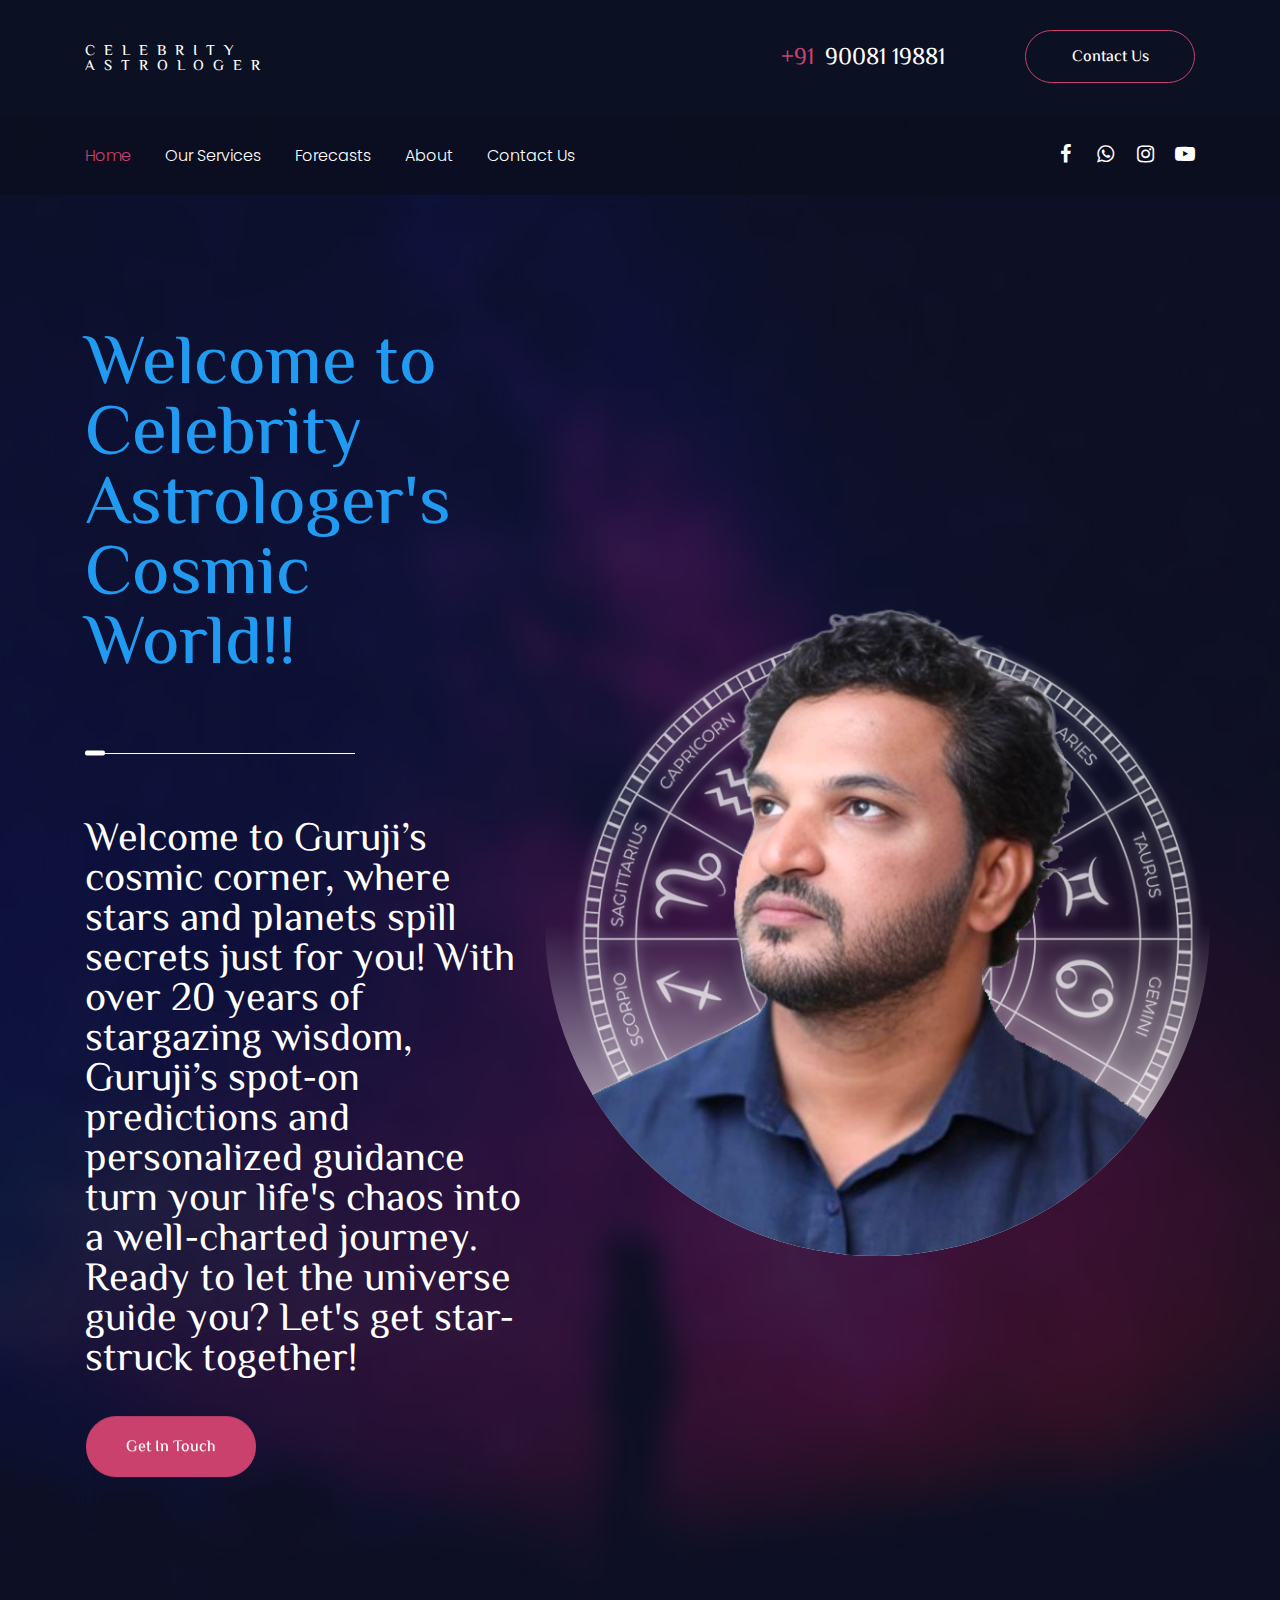
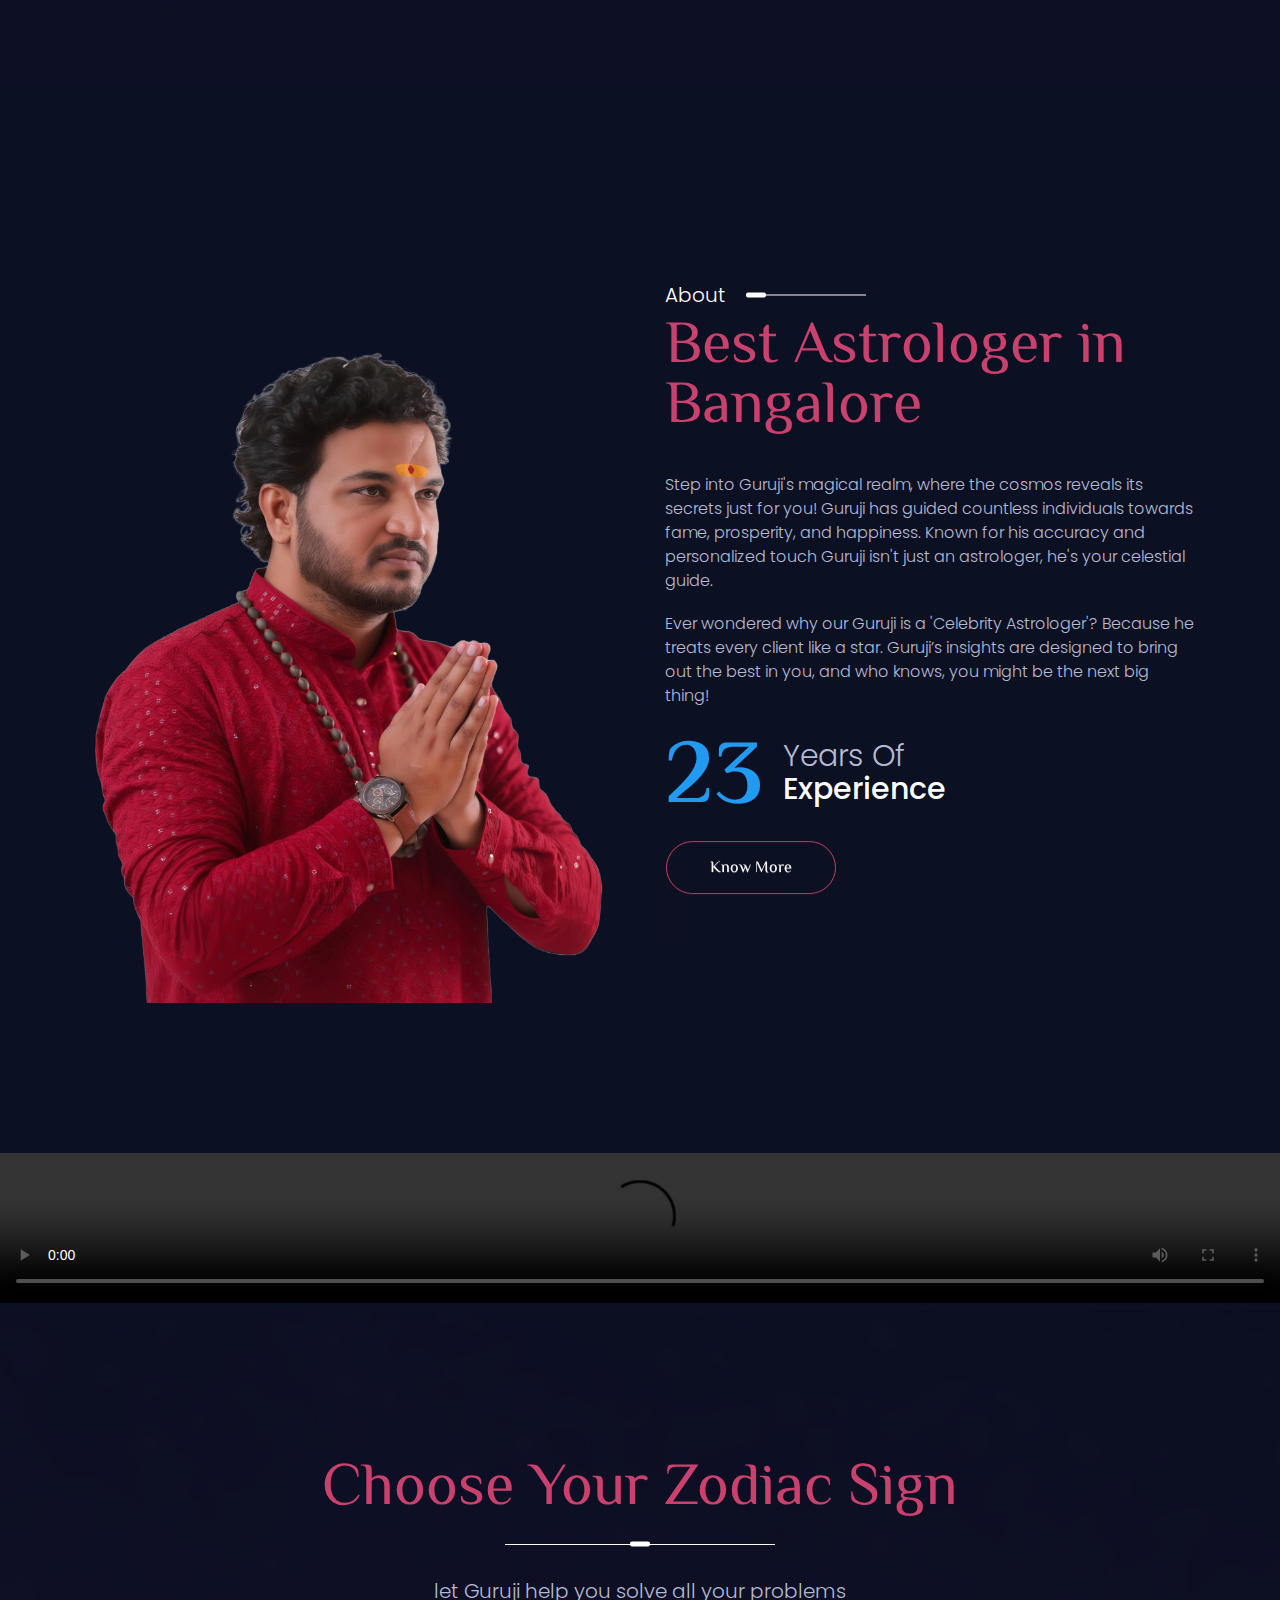
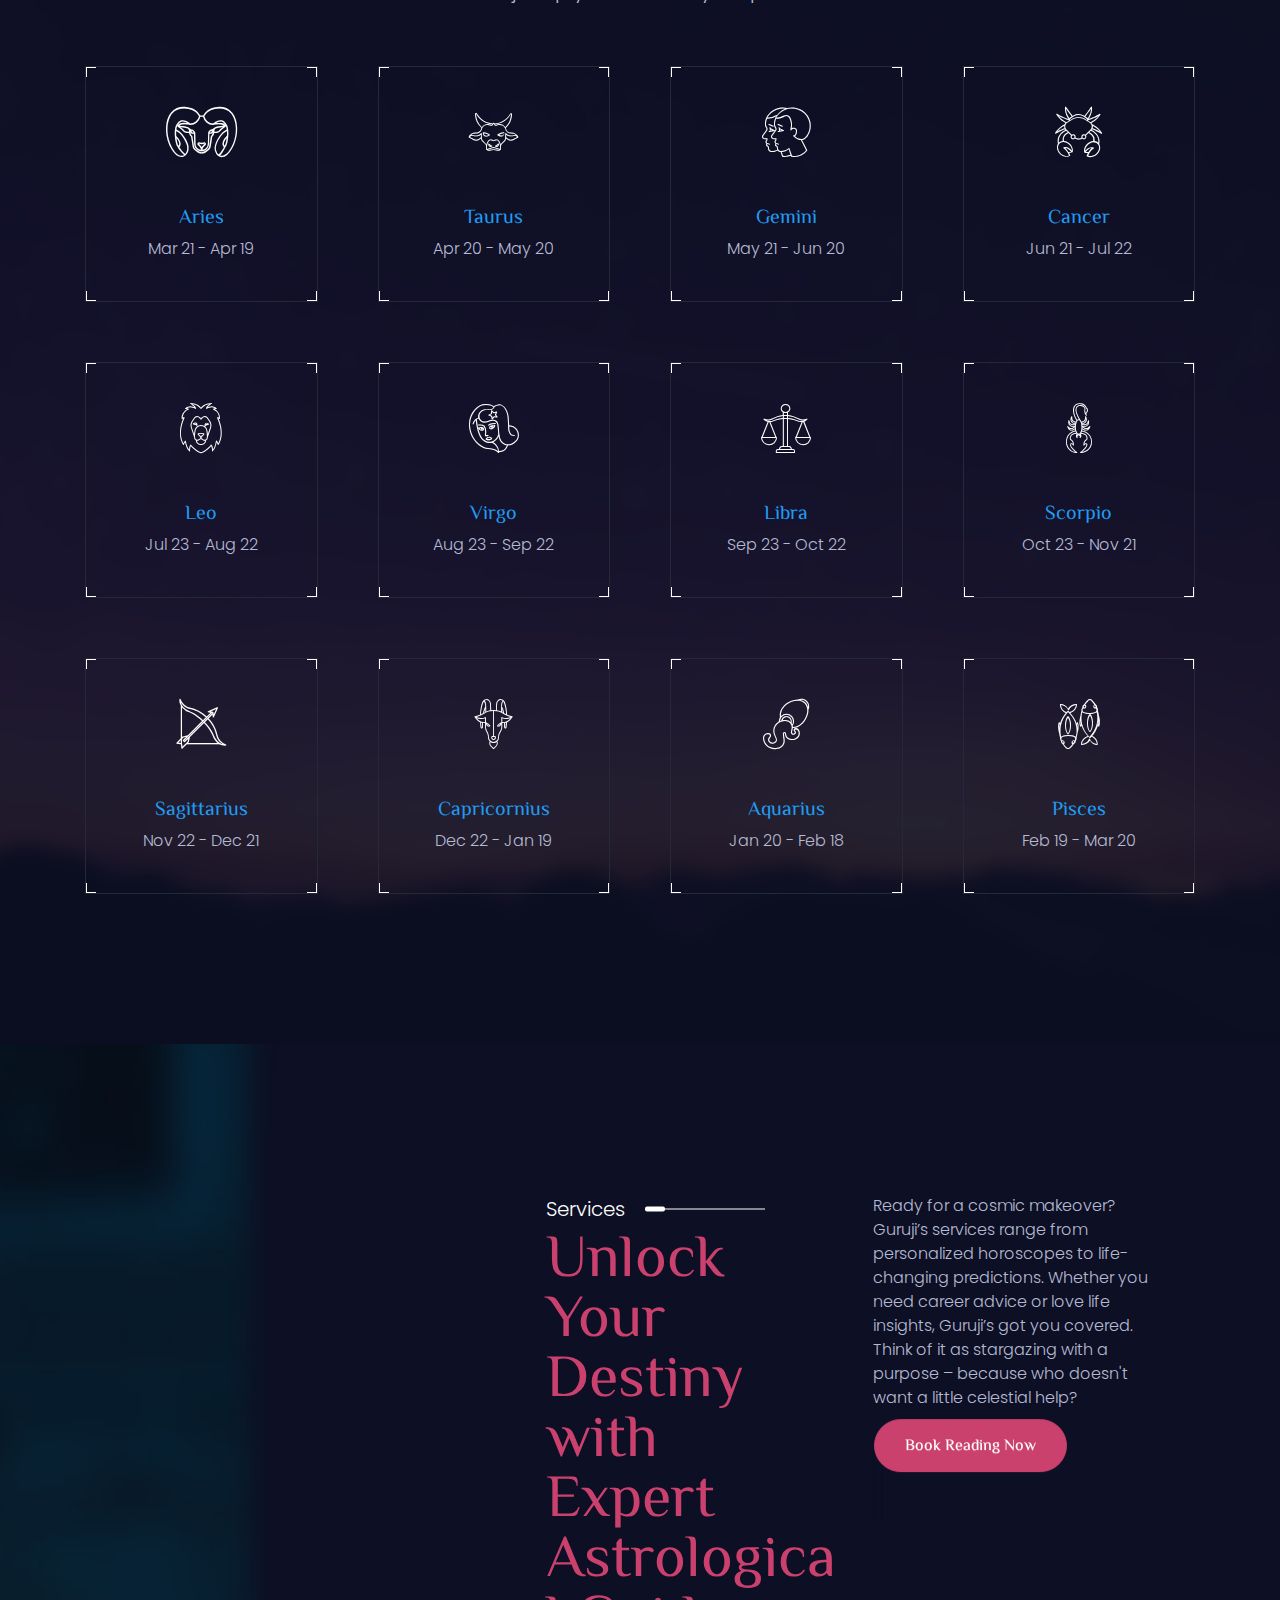
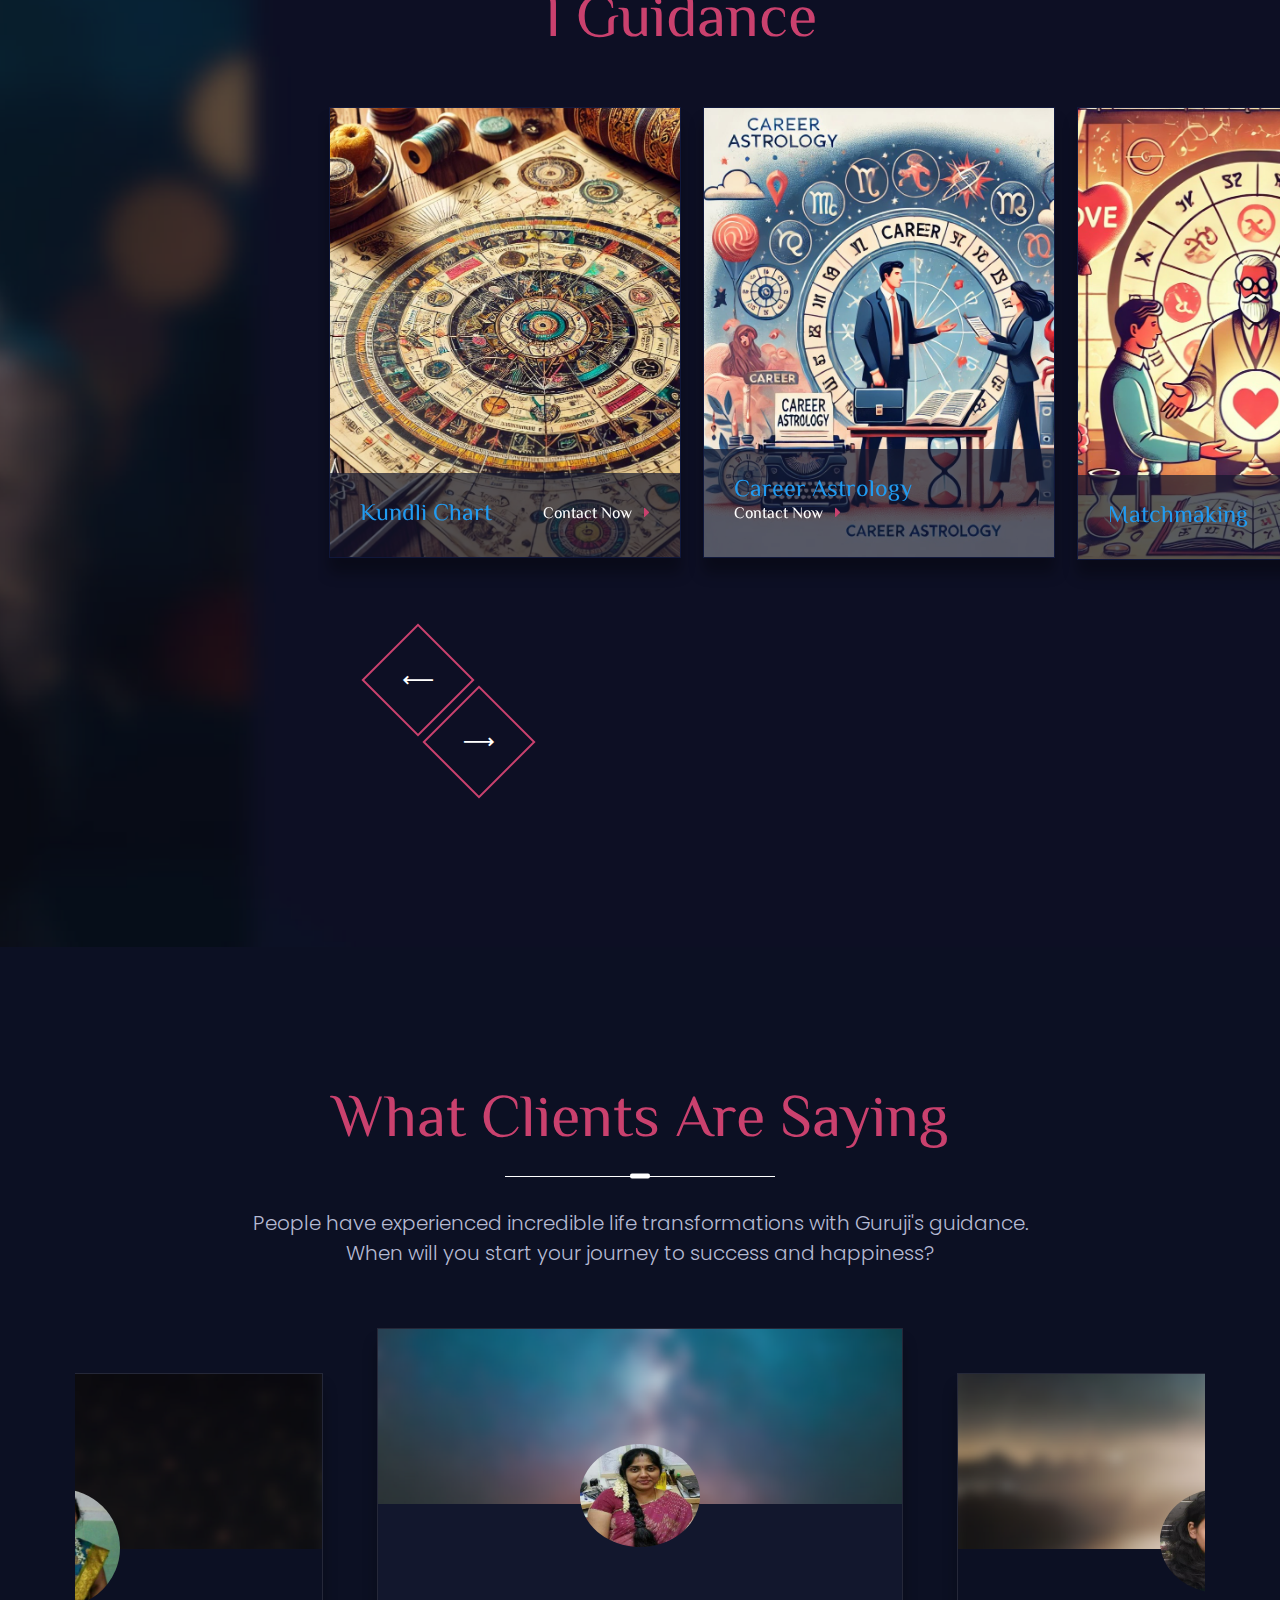
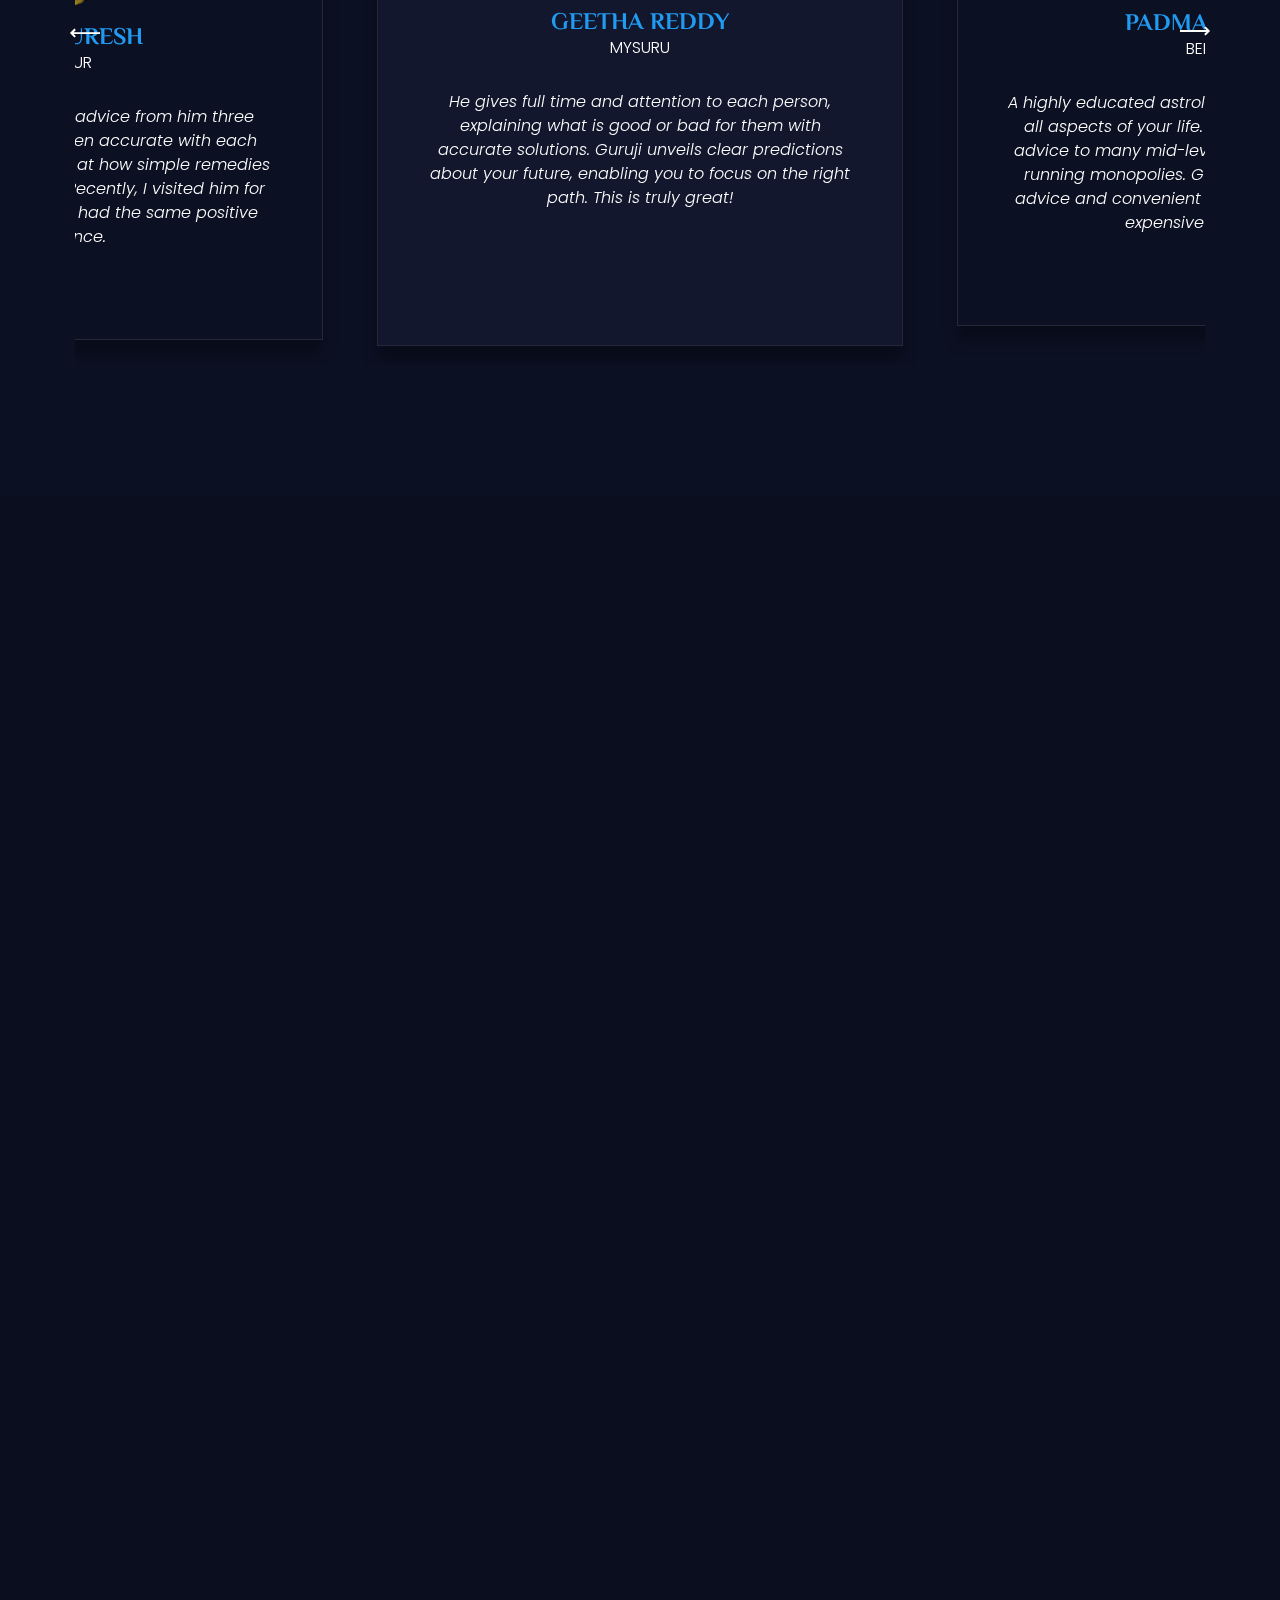
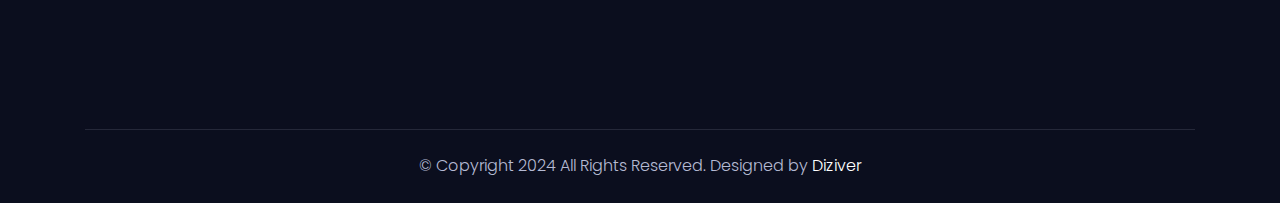
==== index.html @ f5ec72ba "26 July" ====
<!DOCTYPE html>
<!--[if lt IE 7]>      <html class="no-js lt-ie9 lt-ie8 lt-ie7"> <![endif]-->
<!--[if IE 7]>         <html class="no-js lt-ie9 lt-ie8"> <![endif]-->
<!--[if IE 8]>         <html class="no-js lt-ie9"> <![endif]-->
<!--[if gt IE 8]><!-->
<html class="no-js">
<!--<![endif]-->

<head>
	<title>Best Astrologer in Bangalore</title>
	<link rel="icon" href="images2/astro.png">
	<meta charset="utf-8">
	<!--[if IE]>
		<meta http-equiv="X-UA-Compatible" content="IE=edge">
	<![endif]-->
	<meta name="description" content="">
	<meta name="viewport" content="width=device-width, initial-scale=1, shrink-to-fit=no">

	<!-- Place favicon.ico and apple-touch-icon.png in the root directory -->

	<link rel="stylesheet" href="css/bootstrap.min.css">
	<link rel="stylesheet" href="css/animations.css">
	<link rel="stylesheet" href="css/font-awesome.css">
	<link rel="stylesheet" href="css/icomoon.css">
	<link rel="stylesheet" href="css/main.css" class="color-switcher-link">
	<link rel="stylesheet" href="css/shop.css" class="color-switcher-link">
	<script src="js/vendor/modernizr-2.6.2.min.js"></script>

	<!--[if lt IE 9]>
		<script src="js/vendor/html5shiv.min.js"></script>
		<script src="js/vendor/respond.min.js"></script>
		<script src="js/vendor/jquery-1.12.4.min.js"></script>
	<![endif]-->

</head>

<body>
	<!--[if lt IE 9]>
		<div class="bg-danger text-center">You are using an <strong>outdated</strong> browser. Please <a href="http://browsehappy.com/" class="color-main">upgrade your browser</a> to improve your experience.</div>
	<![endif]-->

	<div class="preloader">
		<div class="preloader_image pulse"></div>
	</div>

	<!-- search modal -->
	<div class="modal" tabindex="-1" role="dialog" aria-labelledby="search_modal" id="search_modal">
		<button type="button" class="close" data-dismiss="modal" aria-label="Close">
			<span aria-hidden="true">&times;</span>
		</button>
		<div class="widget widget_search">
			<form method="get" class="searchform search-form" action="/">
				<div class="form-group">
					<input type="text" value="" name="search" class="form-control" placeholder="Search keyword" id="modal-search-input">
				</div>
				<button type="submit" class="btn">Search</button>
			</form>
		</div>
	</div>

	<!-- wrappers for visual page editor and boxed version of template -->
	<div id="canvas">
		<div id="box_wrapper">

			<!-- template sections -->

			<div class="header_absolute">

				<!--topline section visible only on small screens|-->
				<section class="page_topline ds s-py-30">
					<div class="container">
						<div class="row align-items-center">
							<div class="col-xl-6 col-lg-4 col-md-4 text-lg-left text-center">
								<a href="./" class="logo">
									<!-- <img src="images/logo.png" alt="img"> -->
									<span class="logo-text color-darkgrey">Celebrity<br>Astrologer</span>
								</a>
							</div>
							<div class="col-xl-6 col-lg-8 col-md-8 some-links text-center text-lg-right d-flex justify-content-center justify-content-md-end align-items-center mt-2 mt-md-0">

								<a class="fs-24 links-maincolor-hover font-2" href="tel:+919008119881"><mark>+91</mark> 90081 19881</a>
								<a href="contact.html" class="btn btn-outline-maincolor btn-medium d-none d-md-block">
									Contact Us
								</a>
							</div>
						</div>
					</div>
				</section>
				
				<!--eof topline-->

				<!-- header with two Bootstrap columns - left for logo and right for navigation and includes (search, social icons, additional links and buttons etc -->
				<header class="page_header ds ms s-overlay justify-nav-start">
					<div class="container">
						<div class="row align-items-center">
							<div class="col-xl-9 col-1 order-2 order-xl-1">
								<div class="nav-wrap">

									<!-- main nav start -->
									<nav class="top-nav">
										<ul class="nav sf-menu">
											<li class="active">
												<a href="index.html">Home</a>
											</li>

											<!-- Our Services -->
											<li>
												<a href="services.html">Our Services</a>
											</li>

											<!-- Our Forecasts -->
											<li>
												<a href="forecast.html">Forecasts</a>
											</li>

											<!-- About Page -->
											<li>
												<a href="about.html">About</a>
											</li>

											<!-- Contact Page -->
											<li>
												<a href="contact.html">Contact Us</a>
											</li>
										</ul>
									</nav>
									<!-- eof main nav -->

								</div>
							</div>
							<div class="col-xl-3 col-9 order-1 order-xl-2 text-xl-right text-left">
								<span class="social-icons">

									<a href="https://www.facebook.com/profile.php?id=100081478153406" target="_blank" class="fa fa-facebook " title="facebook"></a>
									<a href="https://wa.me/message/DBN575K742RBL1" target="_blank" class="fa fa-whatsapp" title="whatsapp" aria-hidden="true"></a>
									<!-- <a href="https://twitter.com/" class="fa fa-twitter " title="twitter"></a> -->
									<!-- <a href="https://www.linkedin.com/" class="fa fa-linkedin " title="linkedin"></a> -->
									<a href="https://www.instagram.com/astrocenterbangalore" target="_blank" class="fa fa-instagram " title="instagram"></a>
									<a href="https://www.youtube.com/@harishnaykal9100" target="_blank" class="fa fa-youtube-play " title="youtube"></a>

								</span>
							</div>
						</div>
					</div>
					<!-- header toggler -->
					<span class="toggle_menu"><span></span></span>
				</header>

			</div>

			<!--Section Top-->
			<section class="ds section-home s-py-90 s-pb-lg-80 s-pt-xl-150 s-pb-xl-140">
				<div class="container">
					<div class="divider-50 divider-xl-65"></div>
					<div class="row align-center">
						<div class="col-lg-6 col-xl-5 order-lg-1 order-2 text-center text-md-left">
							<div class="divider-60 divider-lg-0"></div>
							<h1 class="special-heading fw-500 mb-2 color-main2 big-size">
								<span>Welcome to Celebrity Astrologer's <br> Cosmic World!!</br> </span>
							</h1>
							<div class="divider-35 divider-xl-55"></div>
							<div class="line line-left"></div>
							<div class="divider-40 divider-xl-60"></div>
							<h3 class="special-heading fw-100 text-white fs-40 fade-in-image">
								<span>Welcome to Guruji’s cosmic corner, where stars and planets spill secrets just for you! With over 20 years of stargazing wisdom, Guruji’s spot-on predictions and personalized guidance turn your life's chaos into a well-charted journey. Ready to let the universe guide you? Let's get star-struck together!</span>
							</h3>
							<div class="divider-35 divider-xl-65"></div>
								<section class="cards">
									<figure class="card">
										<figcaption class="card_title">
											<a href="contact.html" class="btn btn-maincolor shadow__btn">Get in Touch</a>
										</figcaption>
									</figure>
								</section>
							
						</div>
						<div class="col-lg-6 col-xl-7 order-lg-2 order-1 text-center text-lg-right">
							<img class="horoscope-image" src="images/horoscope.png" alt="img">
							<img class="guruji-image" src="images2/guruji.png" alt="img">
						</div>
					</div>
				</div>
			</section>
			
			

			<!--Section About-->
			<section id="about" class="ds s-py-90 s-py-xl-150 c-gutter-50">
				<div class="container">
					<div class="row align-center">
						<div class="col-lg-6">
							<img src="images2/guruji2.png" alt="img">
						</div>
						<div class="col-lg-6 text-center text-md-left">
							<div class="divider-60 divider-lg-0 "></div>
							<p class="text-white text-center text-md-left fs-20 line-right mb-0">
								<span>About</span>
							</p>
							<h3 class="special-heading mt-2 fs-60 text-center text-md-left">
								<span>Best Astrologer in Bangalore</span>
							</h3>
							<div class="divider-35"></div>
							<p>
								Step into Guruji's magical realm, where the cosmos reveals its secrets just for you! Guruji has guided countless individuals towards fame, prosperity, and happiness. Known for his accuracy and personalized touch Guruji isn't just an astrologer, he's your celestial guide.
							</p>
							<p>
								Ever wondered why our Guruji is a 'Celebrity Astrologer'? Because he treats every client like a star. Guruji’s insights are designed to bring out the best in you, and who knows, you might be the next big thing!
							</p>
							<div class="shortcode-simple-counter counter-layout-2">
								<div class="counter_wrap justify-content-md-start">
									<div class="counter-wrap">
										<h2 class="counter counter-size" data-from="0" data-to="23" data-speed="1000">23</h2>
									</div>
									<p class="counter-text ">
										<span class="counter-add">Years Of<br><span class="color-dark fw-500">Experience</span></span>
									</p>
								</div>
							</div>
							<div class="divider-30 divider-xl-50"></div>
							<section class="cards">
								<figure class="card">
									<figcaption class="card_title">	
											<a href="about.html" class="btn shadow__btn btn-outline-maincolor btn-medium">Know More</a>
									</figcaption>
								</figure>
							</section>
						</div>
					</div>
				</div>
			</section>
			<section>
				<video width=100% controls autoplay>
					<source src="videos/vid.mp4" type="video/mp4">
				</video>
			</section>
			<!--Section Forecast-->
			<section id="forecasts" class="ds section-forecast s-overlay s-pt-90 s-pb-30 s-pt-xl-150 s-pb-xl-90 c-gutter-60 c-mb-60">
				<div class="container">
					
					<div class="row">
						<div class="col-12 text-center mb-0">
							<h3 class="text-center mt-0 mb-2 special-heading fs-60 color-main">
								<span>Choose Your Zodiac Sign</span>
							</h3>
							<div class="line"></div>
							<p class="text-center fs-20 mt-4">
								<span>let Guruji help you solve all your problems</span>
							</p>

							<div class="divider-40 divider-xl-60"></div>
						</div>
						<div class="col-xl-3 col-lg-4 col-md-6">
							<div class="vertical-item text-center  content-padding corner-box">
								<div class="item-content">
									<div class="icon-styled fs-50">
										<a href="forecast.html" class="color-darkgrey ico ico-icon_aries"></a>
									</div>
									<h5 class="mt-4 mt-lg-5 fs-20 links-maincolor2">
										<a href="forecast.html">Aries</a>
									</h5>
									<p>
										Mar 21 - Apr 19
									</p>
								</div>
							</div>
						</div><!-- .col-* -->
						<div class="col-xl-3 col-lg-4 col-md-6">
							<div class="vertical-item text-center  content-padding corner-box">
								<div class="item-content">
									<div class="icon-styled fs-50">
										<a href="forecast.html" class="color-darkgrey ico ico-icon_taurus"></a>
									</div>
									<h5 class="mt-4 mt-lg-5 fs-20 links-maincolor2">
										<a href="forecast.html">Taurus</a>
									</h5>
									<p>
										Apr 20 - May 20
									</p>
								</div>
							</div>
						</div><!-- .col-* -->
						<div class="col-xl-3 col-lg-4 col-md-6">
							<div class="vertical-item text-center  content-padding corner-box">
								<div class="item-content">
									<div class="icon-styled fs-50">
										<a href="forecast.html" class="color-darkgrey ico ico-icon_gemini"></a>
									</div>
									<h5 class="mt-4 mt-lg-5 fs-20 links-maincolor2">
										<a href="forecast.html">Gemini</a>
									</h5>
									<p>
										May 21 - Jun 20
									</p>
								</div>
							</div>
						</div><!-- .col-* -->
						<div class="col-xl-3 col-lg-4 col-md-6">
							<div class="vertical-item text-center  content-padding corner-box">
								<div class="item-content">
									<div class="icon-styled fs-50">
										<a href="forecast.html" class="color-darkgrey ico ico-icon_cancer"></a>
									</div>
									<h5 class="mt-4 mt-lg-5 fs-20 links-maincolor2">
										<a href="forecast.html">Cancer</a>
									</h5>
									<p>
										Jun 21 - Jul 22
									</p>
								</div>
							</div>
						</div><!-- .col-* -->
						<div class="col-xl-3 col-lg-4 col-md-6">
							<div class="vertical-item text-center  content-padding corner-box">
								<div class="item-content">
									<div class="icon-styled fs-50">
										<a href="forecast.html" class="color-darkgrey ico ico-icon_leo"></a>
									</div>
									<h5 class="mt-4 mt-lg-5 fs-20 links-maincolor2">
										<a href="forecast.html">Leo</a>
									</h5>
									<p>
										Jul 23 - Aug 22
									</p>
								</div>
							</div>
						</div><!-- .col-* -->
						<div class="col-xl-3 col-lg-4 col-md-6">
							<div class="vertical-item text-center  content-padding corner-box">
								<div class="item-content">
									<div class="icon-styled fs-50">
										<a href="forecast.html" class="color-darkgrey ico ico-icon_virgo"></a>
									</div>
									<h5 class="mt-4 mt-lg-5 fs-20 links-maincolor2">
										<a href="forecast.html">Virgo</a>
									</h5>
									<p>
										Aug 23 - Sep 22
									</p>
								</div>
							</div>
						</div><!-- .col-* -->
						<div class="col-xl-3 col-lg-4 col-md-6">
							<div class="vertical-item text-center  content-padding corner-box">
								<div class="item-content">
									<div class="icon-styled fs-50">
										<a href="forecast.html" class="color-darkgrey ico ico-icon_libra"></a>
									</div>
									<h5 class="mt-4 mt-lg-5 fs-20 links-maincolor2">
										<a href="forecast.html">Libra</a>
									</h5>
									<p>
										Sep 23 - Oct 22
									</p>
								</div>
							</div>
						</div><!-- .col-* -->
						<div class="col-xl-3 col-lg-4 col-md-6">
							<div class="vertical-item text-center  content-padding corner-box">
								<div class="item-content">
									<div class="icon-styled fs-50">
										<a href="forecast.html" class="color-darkgrey ico ico-icon_scorpio"></a>
									</div>
									<h5 class="mt-4 mt-lg-5 fs-20 links-maincolor2">
										<a href="forecast.html">Scorpio</a>
									</h5>
									<p>
										Oct 23 - Nov 21
									</p>
								</div>
							</div>
						</div><!-- .col-* -->
						<div class="col-xl-3 col-lg-4 col-md-6">
							<div class="vertical-item text-center  content-padding corner-box">
								<div class="item-content">
									<div class="icon-styled fs-50">
										<a href="forecast.html" class="color-darkgrey ico ico-icon_sagittarius"></a>
									</div>
									<h5 class="mt-4 mt-lg-5 fs-20 links-maincolor2">
										<a href="forecast.html">Sagittarius</a>
									</h5>
									<p>
										Nov 22 - Dec 21
									</p>
								</div>
							</div>
						</div><!-- .col-* -->
						<div class="col-xl-3 col-lg-4 col-md-6">
							<div class="vertical-item text-center  content-padding corner-box">
								<div class="item-content">
									<div class="icon-styled fs-50">
										<a href="forecast.html" class="color-darkgrey ico ico-icon_capricornius"></a>
									</div>
									<h5 class="mt-4 mt-lg-5 fs-20 links-maincolor2">
										<a href="forecast.html">Capricornius</a>
									</h5>
									<p>
										Dec 22 - Jan 19
									</p>
								</div>
							</div>
						</div><!-- .col-* -->
						<div class="col-xl-3 col-lg-4 col-md-6">
							<div class="vertical-item text-center  content-padding corner-box">
								<div class="item-content">
									<div class="icon-styled fs-50">
										<a href="forecast-page.html" class="color-darkgrey ico ico-icon_aquarius"></a>
									</div>
									<h5 class="mt-4 mt-lg-5 fs-20 links-maincolor2">
										<a href="forecast.html">Aquarius</a>
									</h5>
									<p>
										Jan 20 - Feb 18
									</p>
								</div>
							</div>
						</div><!-- .col-* -->
						<div class="col-xl-3 col-lg-4 col-md-6">
							<div class="vertical-item text-center  content-padding corner-box">
								<div class="item-content">
									<div class="icon-styled fs-50">
										<a href="forecast.html" class="color-darkgrey ico ico-icon_pisces"></a>
									</div>
									<h5 class="mt-4 mt-lg-5 fs-20 links-maincolor2">
										<a href="forecast.html">Pisces</a>
									</h5>
									<p>
										Feb 19 - Mar 20
									</p>
								</div>
							</div>
						</div><!-- .col-* -->
					</div>
				</div>
			</section>

			<!--Section Service-->
			<section id="services" class="ds section-service s-overlay mobile-overlay s-py-90 s-py-xl-150 container-px-xl-0">
				<div class="container-fluid">
					<div class="row">
						<div class="col-xl-5"></div>
						<div class="col-xl-3 col-lg-6">
							<p class="text-white text-center text-md-left fs-20 line-right mb-0">
								<span>Services</span>
							</p>
							<h3 class="special-heading mt-2 fs-60 text-center text-md-left">
								<span>Unlock Your Destiny with <br>Expert Astrological Guidance</span>
							</h3>
						</div>
						<div class="col-xl-3 col-lg-6 text-center text-md-left">
							<p class="text-center text-md-left  mt-4 mt-lg-0">
								<span>Ready for a cosmic makeover? Guruji’s services range from personalized horoscopes to life-changing predictions. Whether you need career advice or love life insights, Guruji’s got you covered. Think of it as stargazing with a purpose – because who doesn't want a little celestial help?</span>
							</p>
							<div class="divider-35"></div>
							<section class="cards">
								<figure class="card">
									<figcaption class="card_title">
										<a href="contact.html" class="btn shadow__btn btn-maincolor btn-medium">Book Reading Now</a>
									</figcaption>
								</figure>
							</section>
							
						</div>
						<div class="col-xl-1"></div>
						<div class="col-xl-3"></div>
						<div class="col-xl-9">
							<div class="big-width">
								<div class="divider-55"></div>
								<div class="owl-carousel " data-responsive-lg="3" data-responsive-md="3" data-responsive-sm="2" data-responsive-xs="1" data-nav="false" data-margin="20" data-loop="true" data-autoplay="true">
									<div class="vertical-item service-layout-2 content-absolute box-shadow  content-padding">
										<div class="item-media">
											<img src="images/services/img_8.jpg" alt="img">
											<div class="media-links">
												<a class="abs-link" title="" href="services.html"></a>
											</div>
										</div>
										<div class="item-content overflow-hidden">
											<div class="d-flex align-center flex-wrap">
												<h5 class="my-0 links-maincolor2 mr-auto pr-2">
													<a href="services.html">Kundli Chart</a>
												</h5>
												<a href="contact.html" class="font-2">Contact Now <i class="fa fa-caret-right color-main ml-2"></i></a>
											</div>

											<p>
												A detailed astrological map used by our guruji to analyze the positions of planets and stars at the time of an individual's birth. 
											</p>
										</div>
									</div>
									<div class="vertical-item service-layout-2 content-absolute box-shadow  content-padding">
										<div class="item-media">
											<img src="images/services/img_9.jpg" alt="img">
											<div class="media-links">
												<a class="abs-link" title="" href="services.html"></a>
											</div>
										</div>
										<div class="item-content overflow-hidden">
											<div class="d-flex align-center flex-wrap">
												<h5 class="my-0 links-maincolor2 mr-auto pr-2">
													<a href="services.html">Career Astrology</a>
												</h5>
												<a href="contact.html" class="font-2">Contact Now <i class="fa fa-caret-right color-main ml-2"></i></a>
											</div>

											<p>
												Career astrology analyzes planetary positions in an individual's birth chart to provide insights into their ideal career path. 
											</p>
										</div>
									</div>
									<div class="vertical-item service-layout-2 content-absolute box-shadow  content-padding">
										<div class="item-media">
											<img src="images/services/img_10.jpg" alt="img">
											<div class="media-links">
												<a class="abs-link" title="" href="services.html"></a>
											</div>
										</div>
										<div class="item-content overflow-hidden">
											<div class="d-flex align-center flex-wrap">
												<h5 class="my-0 links-maincolor2 mr-auto pr-2">
													<a href="services.html">Matchmaking</a>
												</h5>
												<a href="contact.html" class="font-2">Contact Now <i class="fa fa-caret-right color-main ml-2"></i></a>
											</div>

											<p>
												Matchmaking in astrology involves comparing birth charts to assess compatibility. It examines planetary alignments, houses, and aspects to predict relationship harmony, potential conflicts, and long-term prospects for couples.
											</p>
										</div>
									</div>
									<div class="vertical-item service-layout-2 content-absolute box-shadow  content-padding">
										<div class="item-media">
											<img src="images/services/img_11.jpg" alt="img">
											<div class="media-links">
												<a class="abs-link" title="" href="services.html"></a>
											</div>
										</div>
										<div class="item-content overflow-hidden">
											<div class="d-flex align-center flex-wrap">
												<h5 class="my-0 links-maincolor2 mr-auto pr-2">
													<a href="services.html">Enemy Problems</a>
												</h5>
												<a href="contact.html" class="font-2">Contact Now <i class="fa fa-caret-right color-main ml-2"></i></a>
											</div>

											<p>
												Guruji specializes in enemy problem services like conflicts and adversarial issues. He uses astrological charts and remedies, such as gemstones, mantras, and rituals, to mitigate negative influences, protect individuals from harm, and restore harmony. 
											</p>
										</div>
									</div>
									<div class="vertical-item service-layout-2 content-absolute box-shadow  content-padding">
										<div class="item-media">
											<img src="images/services/img_12.jpg" alt="img">
											<div class="media-links">
												<a class="abs-link" title="" href="services.html"></a>
											</div>
										</div>
										<div class="item-content overflow-hidden">
											<div class="d-flex align-center flex-wrap">
												<h5 class="my-0 links-maincolor2 mr-auto pr-2">
													<a href="services.html">Remove Doshas</a>
												</h5>
												<a href="contact.html" class="font-2">Contact Us<i class="fa fa-caret-right color-main ml-2"></i></a>
											</div>

											<p>
												Guruji removes doshas using traditional rituals and remedies like mantras, gemstones, and purification ceremonies. His expertise helps eliminate negative planetary influences, ensuring peace, harmony, and improved well-being for individuals.
											</p>
										</div>
									</div>
									<div class="vertical-item service-layout-2 content-absolute box-shadow  content-padding">
										<div class="item-media">
											<img src="images/services/img_13.jpg" alt="img">
											<div class="media-links">
												<a class="abs-link" title="" href="services.html"></a>
											</div>
										</div>
										<div class="item-content overflow-hidden">
											<div class="d-flex align-center flex-wrap">
												<h5 class="my-0 links-maincolor2 mr-auto pr-2">
													<a href="services.html">Gemstone Recommendation</a>
												</h5>
												<a href="contact.html" class="font-2">Contact Us <i class="fa fa-caret-right color-main ml-2"></i></a>
											</div>

											<p>
												Guruji recommends gemstones based on your birth chart. Emerald for prosperity, ruby for love, and blue sapphire for protection. Each gemstone aligns with specific planetary energies to enhance your life
											</p>
										</div>
									</div>
								</div>
								<div class="divider-35"></div>
								<div class="owl-custom-nav romb">
									<a href="#" class="owl-prev"><i class="ico ico-right-arrow"></i></a>
									<a href="#" class="owl-next"><i class="ico ico-right-arrow"></i></a>
								</div>
							</div>
						</div>
					</div>
				</div>
			</section>

			<!-- Section Faqs -->
			<section id="faq" class="ds s-py-90 s-pt-xl-145 s-pb-xl-130">
				<div class="container">
					<div class="row">
						<div class="col-12 text-center">
							<h3 class="text-center mt-0 mb-2 special-heading fs-60 color-main">
								<span>What Clients Are Saying</span>
							</h3>
							<div class="line"></div>
							<p class="text-center fs-20 mt-4">
								<span>People have experienced incredible life transformations with Guruji's guidance. <br> When will you start your journey to success and happiness?</span>
							</p>

							<div class="divider-40 divider-xl-60"></div>

							<div class="owl-carousel quote-carousel owl-navigation" data-responsive-lg="2" data-responsive-md="3" data-responsive-sm="1" data-responsive-xs="1" data-nav="false" data-margin="50" data-loop="true" data-dots="false" data-autoplay="true" data-center="true">
								<div class="quote-item vertical quote-layout-2">
									<div class="wrap-img">
										<img src="images/gallery/quote_1.jpg" alt="img">
									</div>
									<div class="wrap-content">
										<div class="quote-image">
											<img src="images/team/comment5.png" alt="img">
										</div>
										<div class="quote-title">
											<h5 class="mb-0 color-main2 bold">GEETHA REDDY</h5>
											<p class="mb-0 text-white">MYSURU</p>
										</div>
										<div class="quote-content">
											<blockquote>
												<p>
													He gives full time and attention to each person, explaining what is good or bad for them with accurate solutions. Guruji unveils clear predictions about your future, enabling you to focus on the right path. This is truly great!
												</p>
											</blockquote>
										</div>
									</div>
								</div>
								<div class="quote-item vertical quote-layout-2">
									<div class="wrap-img">
										<img src="images/gallery/quote_2.jpg" alt="img">
									</div>
									<div class="wrap-content">
										<div class="quote-image">
											<img src="images/team/comment6.png" alt="img">
										</div>
										<div class="quote-title">
											<h5 class="mb-0 color-main2 bold">PADMA PRIYA.BK</h5>
											<p class="mb-0 text-white">BELGAUM</p>
										</div>
										<div class="quote-content">
											<blockquote>
												<p>
													
A highly educated astrologer, Guruji deeply analyzes all aspects of your life. He has provided excellent advice to many mid-level entrepreneurs and those running monopolies. Guruji offers straightforward advice and convenient remedies that don't require expensive interventions.
												</p>
											</blockquote>
										</div>
									</div>
								</div>
								<div class="quote-item vertical quote-layout-2">
									<div class="wrap-img">
										<img src="images/gallery/quote_3.jpg" alt="img">
									</div>
									<div class="wrap-content">
										<div class="quote-image">
											<img src="images/team/comment7.png" alt="img">
										</div>
										<div class="quote-title">
											<h5 class="mb-0 color-main2 bold">GIRIJA SURESH</h5>
											<p class="mb-0 text-white">RAICHUR</p>
										</div>
										<div class="quote-content">
											<blockquote>
												<p>
													
I received career-related advice from him three years ago, and it has proven accurate with each passing month. I'm amazed at how simple remedies can play such a vital role. Recently, I visited him for my sister's marriage, and I had the same positive experience.
												</p>
											</blockquote>
										</div>
									</div>
								</div>
							</div>
						</div>
					</div>
				</div>
			</section>
			<section class="ds ms" data-draggable="false" data-scrollwheel="false">
				<iframe src="https://www.google.com/maps/embed?pb=!1m17!1m12!1m3!1d3888.980459266241!2d77.63896237619923!3d12.90897738378747!2m3!1f0!2f0!3f0!3m2!1i1024!2i768!4f13.1!3m2!1m1!2zMTLCsDU0JzMyLjMiTiA3N8KwMzgnMzcuOCJF!5e0!3m2!1sen!2sin!4v1721152066364!5m2!1sen!2sin" width="100%" height="500px" style="border:none; margin-top: 20%;" loading="lazy" referrerpolicy="no-referrer-when-downgrade"></iframe>
			</section>
			<footer class="page_footer ds ms s-py-90 s-pb-lg-60 s-pt-xl-150 s-pb-xl-120">
				<div class="container">
					<div class="row align-center">
						<div class="col-xl-5 col-lg-5 text-center text-lg-left animate" data-animation="fadeInUp">
							<a href="./" class="logo">
								<!-- <img src="images/logo.png" alt="img"> -->
								<span class="logo-text color-darkgrey">Celebrity<br>Astrologer</span>
							</a>
							<div class="divider-60 divider-lg-0"></div>
						</div>
						<div class="col-xl-2 col-lg-2 align-self-start text-center text-lg-left animate" data-animation="fadeInUp">
							<div class="widget widget_nav_menu">
								<h3>About Me</h3>
								<ul class="menu">
									<li class="menu-item">
										<a href="./about.html">About</a>
									</li>
									<li class="menu-item">
										<a href="./contact.html">Contact Us</a>
									</li>
								</ul>
							</div>
							<div class="divider-60 divider-lg-0"></div>
						</div>
						<div class="col-xl-3 col-lg-3 align-self-start text-center text-lg-left animate" data-animation="fadeInUp">
							<div class="widget widget_text">
								<h3>Contact Info</h3>
								<p>
									HSR Layout-46/A 18th main road , <br>
									Opp: HSR Club ,Sector-3 , HSR Layout Bangalore - 560102
								</p>
								<p class="social-icons">
									<a href="https://www.facebook.com/profile.php?id=100081478153406" class="fa fa-facebook " title="facebook"></a>
									<a href="https://wa.me/message/DBN575K742RBL1" target="_blank" class="fa fa-whatsapp" title="whatsapp" aria-hidden="true"></a>
									<!-- <a href="https://twitter.com/" class="fa fa-twitter " title="twitter"></a> -->
									<!-- <a href="https://www.linkedin.com/" class="fa fa-linkedin " title="linkedin"></a> -->
									<a href="https://www.instagram.com/astrocenterbangalore" class="fa fa-instagram " title="instagram"></a>
									<a href="https://www.youtube.com/@harishnaykal9100" class="fa fa-youtube-play " title="youtube"></a>
								</p>
							</div>
						</div>

					</div>
				</div>
			</footer>

			<section class="page_copyright ds ms s-py-25 s-bordertop-container">
				<div class="container">
					<div class="row align-items-center">
						<div class="col-md-12 text-center">
							<p>&copy; Copyright <span class="copyright_year">2024</span> All Rights Reserved. Designed by <a href="https://diziver.com/"> Diziver</a></p>
						</div>
					</div>
				</div>
			</section>


		</div><!-- eof #box_wrapper -->
	</div><!-- eof #canvas -->


	<script src="js/compressed.js"></script>
	<script src="js/main.js"></script>


</body>
</html>
---- css/animations.css ----
/*
==============================================
CSS3 ANIMATION CHEAT SHEET
==============================================

Made by Justin Aguilar

www.justinaguilar.com/animations/

Questions, comments, concerns, love letters:
justin@justinaguilar.com
==============================================
*/

/*
==============================================
slideDown
==============================================
*/


.slideDown{
	animation-name: slideDown;
	-webkit-animation-name: slideDown;

	animation-duration: 1s;
	-webkit-animation-duration: 1s;

	animation-timing-function: ease;
	-webkit-animation-timing-function: ease;

	visibility: visible;
}

@keyframes slideDown {
	0% {
		transform: translateY(-100%);
	}
	50%{
		transform: translateY(8%);
	}
	65%{
		transform: translateY(-4%);
	}
	80%{
		transform: translateY(4%);
	}
	95%{
		transform: translateY(-2%);
	}
	100% {
		transform: translateY(0%);
	}
}

@-webkit-keyframes slideDown {
	0% {
		-webkit-transform: translateY(-100%);
	}
	50%{
		-webkit-transform: translateY(8%);
	}
	65%{
		-webkit-transform: translateY(-4%);
	}
	80%{
		-webkit-transform: translateY(4%);
	}
	95%{
		-webkit-transform: translateY(-2%);
	}
	100% {
		-webkit-transform: translateY(0%);
	}
}

/*
==============================================
slideUp
==============================================
*/


.slideUp{
	animation-name: slideUp;
	-webkit-animation-name: slideUp;

	animation-duration: 1s;
	-webkit-animation-duration: 1s;

	animation-timing-function: ease;
	-webkit-animation-timing-function: ease;

	visibility: visible;
}

@keyframes slideUp {
	0% {
		transform: translateY(100%);
	}
	50%{
		transform: translateY(-8%);
	}
	65%{
		transform: translateY(4%);
	}
	80%{
		transform: translateY(-4%);
	}
	95%{
		transform: translateY(2%);
	}
	100% {
		transform: translateY(0%);
	}
}

@-webkit-keyframes slideUp {
	0% {
		-webkit-transform: translateY(100%);
	}
	50%{
		-webkit-transform: translateY(-8%);
	}
	65%{
		-webkit-transform: translateY(4%);
	}
	80%{
		-webkit-transform: translateY(-4%);
	}
	95%{
		-webkit-transform: translateY(2%);
	}
	100% {
		-webkit-transform: translateY(0%);
	}
}

/*
==============================================
slideLeft
==============================================
*/


.slideLeft{
	animation-name: slideLeft;
	-webkit-animation-name: slideLeft;

	animation-duration: 1s;
	-webkit-animation-duration: 1s;

	animation-timing-function: ease-in-out;
	-webkit-animation-timing-function: ease-in-out;

	visibility: visible;
}

@keyframes slideLeft {
	0% {
		transform: translateX(150%);
	}
	50%{
		transform: translateX(-8%);
	}
	65%{
		transform: translateX(4%);
	}
	80%{
		transform: translateX(-4%);
	}
	95%{
		transform: translateX(2%);
	}
	100% {
		transform: translateX(0%);
	}
}

@-webkit-keyframes slideLeft {
	0% {
		-webkit-transform: translateX(150%);
	}
	50%{
		-webkit-transform: translateX(-8%);
	}
	65%{
		-webkit-transform: translateX(4%);
	}
	80%{
		-webkit-transform: translateX(-4%);
	}
	95%{
		-webkit-transform: translateX(2%);
	}
	100% {
		-webkit-transform: translateX(0%);
	}
}

/*
==============================================
slideRight
==============================================
*/


.slideRight{
	animation-name: slideRight;
	-webkit-animation-name: slideRight;

	animation-duration: 1s;
	-webkit-animation-duration: 1s;

	animation-timing-function: ease-in-out;
	-webkit-animation-timing-function: ease-in-out;

	visibility: visible;
}

@keyframes slideRight {
	0% {
		transform: translateX(-150%);
	}
	50%{
		transform: translateX(8%);
	}
	65%{
		transform: translateX(-4%);
	}
	80%{
		transform: translateX(4%);
	}
	95%{
		transform: translateX(-2%);
	}
	100% {
		transform: translateX(0%);
	}
}

@-webkit-keyframes slideRight {
	0% {
		-webkit-transform: translateX(-150%);
	}
	50%{
		-webkit-transform: translateX(8%);
	}
	65%{
		-webkit-transform: translateX(-4%);
	}
	80%{
		-webkit-transform: translateX(4%);
	}
	95%{
		-webkit-transform: translateX(-2%);
	}
	100% {
		-webkit-transform: translateX(0%);
	}
}

/*
==============================================
slideExpandUp
==============================================
*/


.slideExpandUp{
	animation-name: slideExpandUp;
	-webkit-animation-name: slideExpandUp;

	animation-duration: 1.6s;
	-webkit-animation-duration: 1.6s;

	animation-timing-function: ease-out;
	-webkit-animation-timing-function: ease -out;

	visibility: visible;
}

@keyframes slideExpandUp {
	0% {
		transform: translateY(100%) scaleX(0.5);
	}
	30%{
		transform: translateY(-8%) scaleX(0.5);
	}
	40%{
		transform: translateY(2%) scaleX(0.5);
	}
	50%{
		transform: translateY(0%) scaleX(1.1);
	}
	60%{
		transform: translateY(0%) scaleX(0.9);
	}
	70% {
		transform: translateY(0%) scaleX(1.05);
	}
	80%{
		transform: translateY(0%) scaleX(0.95);
	}
	90% {
		transform: translateY(0%) scaleX(1.02);
	}
	100%{
		transform: translateY(0%) scaleX(1);
	}
}

@-webkit-keyframes slideExpandUp {
	0% {
		-webkit-transform: translateY(100%) scaleX(0.5);
	}
	30%{
		-webkit-transform: translateY(-8%) scaleX(0.5);
	}
	40%{
		-webkit-transform: translateY(2%) scaleX(0.5);
	}
	50%{
		-webkit-transform: translateY(0%) scaleX(1.1);
	}
	60%{
		-webkit-transform: translateY(0%) scaleX(0.9);
	}
	70% {
		-webkit-transform: translateY(0%) scaleX(1.05);
	}
	80%{
		-webkit-transform: translateY(0%) scaleX(0.95);
	}
	90% {
		-webkit-transform: translateY(0%) scaleX(1.02);
	}
	100%{
		-webkit-transform: translateY(0%) scaleX(1);
	}
}

/*
==============================================
expandUp
==============================================
*/


.expandUp{
	animation-name: expandUp;
	-webkit-animation-name: expandUp;

	animation-duration: 0.7s;
	-webkit-animation-duration: 0.7s;

	animation-timing-function: ease;
	-webkit-animation-timing-function: ease;

	visibility: visible;
}

@keyframes expandUp {
	0% {
		transform: translateY(100%) scale(0.6) scaleY(0.5);
	}
	60%{
		transform: translateY(-7%) scaleY(1.12);
	}
	75%{
		transform: translateY(3%);
	}
	100% {
		transform: translateY(0%) scale(1) scaleY(1);
	}
}

@-webkit-keyframes expandUp {
	0% {
		-webkit-transform: translateY(100%) scale(0.6) scaleY(0.5);
	}
	60%{
		-webkit-transform: translateY(-7%) scaleY(1.12);
	}
	75%{
		-webkit-transform: translateY(3%);
	}
	100% {
		-webkit-transform: translateY(0%) scale(1) scaleY(1);
	}
}

/*
==============================================
fadeIn
==============================================
*/

.fadeIn {
	animation-name: fadeIn;
	-webkit-animation-name: fadeIn;

	animation-duration: 1.5s;
	-webkit-animation-duration: 1.5s;

	animation-timing-function: ease-in-out;
	-webkit-animation-timing-function: ease-in-out;

	visibility: visible;
}

@keyframes fadeIn {
	0% {
		transform: scale(0);
		opacity: 0.0;
	}
	60% {
		transform: scale(1.1);
	}
	80% {
		transform: scale(0.9);
		opacity: 1;
	}
	100% {
		transform: scale(1);
		opacity: 1;
	}
}

@-webkit-keyframes fadeIn {
	0% {
		-webkit-transform: scale(0);
		opacity: 0.0;
	}
	60% {
		-webkit-transform: scale(1.1);
	}
	80% {
		-webkit-transform: scale(0.9);
		opacity: 1;
	}
	100% {
		-webkit-transform: scale(1);
		opacity: 1;
	}
}

/*
==============================================
expandOpen
==============================================
*/


.expandOpen{
	animation-name: expandOpen;
	-webkit-animation-name: expandOpen;

	animation-duration: 1.2s;
	-webkit-animation-duration: 1.2s;

	animation-timing-function: ease-out;
	-webkit-animation-timing-function: ease-out;

	visibility: visible;
}

@keyframes expandOpen {
	0% {
		transform: scale(1.8);
	}
	50% {
		transform: scale(0.95);
	}
	80% {
		transform: scale(1.05);
	}
	90% {
		transform: scale(0.98);
	}
	100% {
		transform: scale(1);
	}
}

@-webkit-keyframes expandOpen {
	0% {
		-webkit-transform: scale(1.8);
	}
	50% {
		-webkit-transform: scale(0.95);
	}
	80% {
		-webkit-transform: scale(1.05);
	}
	90% {
		-webkit-transform: scale(0.98);
	}
	100% {
		-webkit-transform: scale(1);
	}	
}

/*
==============================================
bigEntrance
==============================================
*/


.bigEntrance{
	animation-name: bigEntrance;
	-webkit-animation-name: bigEntrance;

	animation-duration: 1.6s;
	-webkit-animation-duration: 1.6s;

	animation-timing-function: ease-out;
	-webkit-animation-timing-function: ease-out;

	visibility: visible;
}

@keyframes bigEntrance {
	0% {
		transform: scale(0.3) rotate(6deg) translateX(-30%) translateY(30%);
		opacity: 0.2;
	}
	30% {
		transform: scale(1.03) rotate(-2deg) translateX(2%) translateY(-2%);
		opacity: 1;
	}
	45% {
		transform: scale(0.98) rotate(1deg) translateX(0%) translateY(0%);
		opacity: 1;
	}
	60% {
		transform: scale(1.01) rotate(-1deg) translateX(0%) translateY(0%);
		opacity: 1;
	}
	75% {
		transform: scale(0.99) rotate(1deg) translateX(0%) translateY(0%);
		opacity: 1;
	}
	90% {
		transform: scale(1.01) rotate(0deg) translateX(0%) translateY(0%);
		opacity: 1;
	}
	100% {
		transform: scale(1) rotate(0deg) translateX(0%) translateY(0%);
		opacity: 1;
	}
}

@-webkit-keyframes bigEntrance {
	0% {
		-webkit-transform: scale(0.3) rotate(6deg) translateX(-30%) translateY(30%);
		opacity: 0.2;
	}
	30% {
		-webkit-transform: scale(1.03) rotate(-2deg) translateX(2%) translateY(-2%);
		opacity: 1;
	}
	45% {
		-webkit-transform: scale(0.98) rotate(1deg) translateX(0%) translateY(0%);
		opacity: 1;
	}
	60% {
		-webkit-transform: scale(1.01) rotate(-1deg) translateX(0%) translateY(0%);
		opacity: 1;
	}
	75% {
		-webkit-transform: scale(0.99) rotate(1deg) translateX(0%) translateY(0%);
		opacity: 1;
	}
	90% {
		-webkit-transform: scale(1.01) rotate(0deg) translateX(0%) translateY(0%);
		opacity: 1;
	}
	100% {
		-webkit-transform: scale(1) rotate(0deg) translateX(0%) translateY(0%);
		opacity: 1;
	}
}

/*
==============================================
hatch
==============================================
*/

.hatch{
	animation-name: hatch;
	-webkit-animation-name: hatch;

	animation-duration: 2s;
	-webkit-animation-duration: 2s;

	animation-timing-function: ease-in-out;
	-webkit-animation-timing-function: ease-in-out;

	transform-origin: 50% 100%;
	-ms-transform-origin: 50% 100%;
	-webkit-transform-origin: 50% 100%; 

	visibility: visible;
}

@keyframes hatch {
	0% {
		transform: rotate(0deg) scaleY(0.6);
	}
	20% {
		transform: rotate(-2deg) scaleY(1.05);
	}
	35% {
		transform: rotate(2deg) scaleY(1);
	}
	50% {
		transform: rotate(-2deg);
	}
	65% {
		transform: rotate(1deg);
	}
	80% {
		transform: rotate(-1deg);
	}
	100% {
		transform: rotate(0deg);
	}					
}

@-webkit-keyframes hatch {
	0% {
		-webkit-transform: rotate(0deg) scaleY(0.6);
	}
	20% {
		-webkit-transform: rotate(-2deg) scaleY(1.05);
	}
	35% {
		-webkit-transform: rotate(2deg) scaleY(1);
	}
	50% {
		-webkit-transform: rotate(-2deg);
	}
	65% {
		-webkit-transform: rotate(1deg);
	}
	80% {
		-webkit-transform: rotate(-1deg);
	}
	100% {
		-webkit-transform: rotate(0deg);
	}
}


/*
==============================================
bounce
==============================================
*/


.bounce{
	animation-name: bounce;
	-webkit-animation-name: bounce;

	animation-duration: 1.6s;
	-webkit-animation-duration: 1.6s;

	animation-timing-function: ease;
	-webkit-animation-timing-function: ease;

	transform-origin: 50% 100%;
	-ms-transform-origin: 50% 100%;
	-webkit-transform-origin: 50% 100%; 
}

@keyframes bounce {
	0% {
		transform: translateY(0%) scaleY(0.6);
	}
	60%{
		transform: translateY(-100%) scaleY(1.1);
	}
	70%{
		transform: translateY(0%) scaleY(0.95) scaleX(1.05);
	}
	80%{
		transform: translateY(0%) scaleY(1.05) scaleX(1);
	}
	90%{
		transform: translateY(0%) scaleY(0.95) scaleX(1);
	}
	100%{
		transform: translateY(0%) scaleY(1) scaleX(1);
	}
}

@-webkit-keyframes bounce {
	0% {
		-webkit-transform: translateY(0%) scaleY(0.6);
	}
	60%{
		-webkit-transform: translateY(-100%) scaleY(1.1);
	}
	70%{
		-webkit-transform: translateY(0%) scaleY(0.95) scaleX(1.05);
	}
	80%{
		-webkit-transform: translateY(0%) scaleY(1.05) scaleX(1);
	}
	90%{
		-webkit-transform: translateY(0%) scaleY(0.95) scaleX(1);
	}
	100%{
		-webkit-transform: translateY(0%) scaleY(1) scaleX(1);
	}
}


/*
==============================================
pulse
==============================================
*/

.pulse{
	animation-name: pulse;
	-webkit-animation-name: pulse;

	animation-duration: 1.5s;
	-webkit-animation-duration: 1.5s;

	animation-iteration-count: infinite;
	-webkit-animation-iteration-count: infinite;
}

@keyframes pulse {
	0% {
		transform: scale(0.95);
		opacity: 0.7;
	}
	50% {
		transform: scale(1);
		opacity: 1;
	}
	100% {
		transform: scale(0.95);
		opacity: 0.7;
	}
}

@-webkit-keyframes pulse {
	0% {
		-webkit-transform: scale(0.95);
		opacity: 0.7;
	}
	50% {
		-webkit-transform: scale(1);
		opacity: 1;
	}
	100% {
		-webkit-transform: scale(0.95);
		opacity: 0.7;
	}
}

/*
==============================================
floating
==============================================
*/

.floating{
	animation-name: floating;
	-webkit-animation-name: floating;

	animation-duration: 1.5s;
	-webkit-animation-duration: 1.5s;

	animation-iteration-count: infinite;
	-webkit-animation-iteration-count: infinite;
}

@keyframes floating {
	0% {
		transform: translateY(0%);
	}
	50% {
		transform: translateY(8%);
	}
	100% {
		transform: translateY(0%);
	}
}

@-webkit-keyframes floating {
	0% {
		-webkit-transform: translateY(0%);
	}
	50% {
		-webkit-transform: translateY(8%);
	}
	100% {
		-webkit-transform: translateY(0%);
	}
}

/*
==============================================
tossing
==============================================
*/

.tossing{
	animation-name: tossing;
	-webkit-animation-name: tossing;

	animation-duration: 2.5s;
	-webkit-animation-duration: 2.5s;

	animation-iteration-count: infinite;
	-webkit-animation-iteration-count: infinite;
}

@keyframes tossing {
	0% {
		transform: rotate(-4deg);
	}
	50% {
		transform: rotate(4deg);
	}
	100% {
		transform: rotate(-4deg);
	}		
}

@-webkit-keyframes tossing {
	0% {
		-webkit-transform: rotate(-4deg);
	}
	50% {
		-webkit-transform: rotate(4deg);
	}
	100% {
		-webkit-transform: rotate(-4deg);
	}
}

/*
==============================================
pullUp
==============================================
*/

.pullUp{
	animation-name: pullUp;
	-webkit-animation-name: pullUp;

	animation-duration: 1.1s;
	-webkit-animation-duration: 1.1s;

	animation-timing-function: ease-out;
	-webkit-animation-timing-function: ease-out;

	transform-origin: 50% 100%;
	-ms-transform-origin: 50% 100%;
	-webkit-transform-origin: 50% 100%; 
}

@keyframes pullUp {
	0% {
		transform: scaleY(0.1);
	}
	40% {
		transform: scaleY(1.02);
	}
	60% {
		transform: scaleY(0.98);
	}
	80% {
		transform: scaleY(1.01);
	}
	100% {
		transform: scaleY(0.98);
	}
	80% {
		transform: scaleY(1.01);
	}
	100% {
		transform: scaleY(1);
	}			
}

@-webkit-keyframes pullUp {
	0% {
		-webkit-transform: scaleY(0.1);
	}
	40% {
		-webkit-transform: scaleY(1.02);
	}
	60% {
		-webkit-transform: scaleY(0.98);
	}
	80% {
		-webkit-transform: scaleY(1.01);
	}
	100% {
		-webkit-transform: scaleY(0.98);
	}
	80% {
		-webkit-transform: scaleY(1.01);
	}
	100% {
		-webkit-transform: scaleY(1);
	}
}

/*
==============================================
pullDown
==============================================
*/

.pullDown{
	animation-name: pullDown;
	-webkit-animation-name: pullDown;

	animation-duration: 1.1s;
	-webkit-animation-duration: 1.1s;

	animation-timing-function: ease-out;
	-webkit-animation-timing-function: ease-out;

	transform-origin: 50% 0%;
	-ms-transform-origin: 50% 0%;
	-webkit-transform-origin: 50% 0%; 
}

@keyframes pullDown {
	0% {
		transform: scaleY(0.1);
	}
	40% {
		transform: scaleY(1.02);
	}
	60% {
		transform: scaleY(0.98);
	}
	80% {
		transform: scaleY(1.01);
	}
	100% {
		transform: scaleY(0.98);
	}
	80% {
		transform: scaleY(1.01);
	}
	100% {
		transform: scaleY(1);
	}			
}

@-webkit-keyframes pullDown {
	0% {
		-webkit-transform: scaleY(0.1);
	}
	40% {
		-webkit-transform: scaleY(1.02);
	}
	60% {
		-webkit-transform: scaleY(0.98);
	}
	80% {
		-webkit-transform: scaleY(1.01);
	}
	100% {
		-webkit-transform: scaleY(0.98);
	}
	80% {
		-webkit-transform: scaleY(1.01);
	}
	100% {
		-webkit-transform: scaleY(1);
	}
}

/*
==============================================
stretchLeft
==============================================
*/

.stretchLeft{
	animation-name: stretchLeft;
	-webkit-animation-name: stretchLeft;

	animation-duration: 1.5s;
	-webkit-animation-duration: 1.5s;

	animation-timing-function: ease-out;
	-webkit-animation-timing-function: ease-out;

	transform-origin: 100% 0%;
	-ms-transform-origin: 100% 0%;
	-webkit-transform-origin: 100% 0%; 
}

@keyframes stretchLeft {
	0% {
		transform: scaleX(0.3);
	}
	40% {
		transform: scaleX(1.02);
	}
	60% {
		transform: scaleX(0.98);
	}
	80% {
		transform: scaleX(1.01);
	}
	100% {
		transform: scaleX(0.98);
	}
	80% {
		transform: scaleX(1.01);
	}
	100% {
		transform: scaleX(1);
	}			
}

@-webkit-keyframes stretchLeft {
	0% {
		-webkit-transform: scaleX(0.3);
	}
	40% {
		-webkit-transform: scaleX(1.02);
	}
	60% {
		-webkit-transform: scaleX(0.98);
	}
	80% {
		-webkit-transform: scaleX(1.01);
	}
	100% {
		-webkit-transform: scaleX(0.98);
	}
	80% {
		-webkit-transform: scaleX(1.01);
	}
	100% {
		-webkit-transform: scaleX(1);
	}
}

/*
==============================================
stretchRight
==============================================
*/

.stretchRight{
	animation-name: stretchRight;
	-webkit-animation-name: stretchRight;

	animation-duration: 1.5s;
	-webkit-animation-duration: 1.5s;

	animation-timing-function: ease-out;
	-webkit-animation-timing-function: ease-out;

	transform-origin: 0% 0%;
	-ms-transform-origin: 0% 0%;
	-webkit-transform-origin: 0% 0%; 
}

@keyframes stretchRight {
	0% {
		transform: scaleX(0.3);
	}
	40% {
		transform: scaleX(1.02);
	}
	60% {
		transform: scaleX(0.98);
	}
	80% {
		transform: scaleX(1.01);
	}
	100% {
		transform: scaleX(0.98);
	}
	80% {
		transform: scaleX(1.01);
	}
	100% {
		transform: scaleX(1);
	}			
}

@-webkit-keyframes stretchRight {
	0% {
		-webkit-transform: scaleX(0.3);
	}
	40% {
		-webkit-transform: scaleX(1.02);
	}
	60% {
		-webkit-transform: scaleX(0.98);
	}
	80% {
		-webkit-transform: scaleX(1.01);
	}
	100% {
		-webkit-transform: scaleX(0.98);
	}
	80% {
		-webkit-transform: scaleX(1.01);
	}
	100% {
		-webkit-transform: scaleX(1);
	}
}



.animated{-webkit-animation-fill-mode:both;-moz-animation-fill-mode:both;-ms-animation-fill-mode:both;-o-animation-fill-mode:both;animation-fill-mode:both;-webkit-animation-duration:1s;-moz-animation-duration:1s;-ms-animation-duration:1s;-o-animation-duration:1s;animation-duration:1s;}.animated.hinge{-webkit-animation-duration:1s;-moz-animation-duration:1s;-ms-animation-duration:1s;-o-animation-duration:1s;animation-duration:1s;}@-webkit-keyframes fadeIn {
	0% {opacity: 0;}	100% {opacity: 1;}
}
/*
@-moz-keyframes fadeIn {
0% {opacity: 0;}
100% {opacity: 1;}
}

@-o-keyframes fadeIn {
0% {opacity: 0;}
100% {opacity: 1;}
}

@keyframes fadeIn {
0% {opacity: 0;}
100% {opacity: 1;}
}

.fadeIn {
-webkit-animation-name: fadeIn;
-moz-animation-name: fadeIn;
-o-animation-name: fadeIn;
animation-name: fadeIn;
}
*/
@-webkit-keyframes fadeInUp {
	0% {
		opacity: 0;
		-webkit-transform: translateY(20px);
	}

	100% {
		opacity: 1;
		-webkit-transform: translateY(0);
	}
}

@-moz-keyframes fadeInUp {
	0% {
		opacity: 0;
		-moz-transform: translateY(20px);
	}

	100% {
		opacity: 1;
		-moz-transform: translateY(0);
	}
}

@-o-keyframes fadeInUp {
	0% {
		opacity: 0;
		-o-transform: translateY(20px);
	}

	100% {
		opacity: 1;
		-o-transform: translateY(0);
	}
}

@keyframes fadeInUp {
	0% {
		opacity: 0;
		transform: translateY(20px);
	}

	100% {
		opacity: 1;
		transform: translateY(0);
	}
}

.fadeInUp {
	-webkit-animation-name: fadeInUp;
	-moz-animation-name: fadeInUp;
	-o-animation-name: fadeInUp;
	animation-name: fadeInUp;
}
@-webkit-keyframes fadeInDown {
	0% {
		opacity: 0;
		-webkit-transform: translateY(-20px);
	}

	100% {
		opacity: 1;
		-webkit-transform: translateY(0);
	}
}

@-moz-keyframes fadeInDown {
	0% {
		opacity: 0;
		-moz-transform: translateY(-20px);
	}

	100% {
		opacity: 1;
		-moz-transform: translateY(0);
	}
}

@-o-keyframes fadeInDown {
	0% {
		opacity: 0;
		-o-transform: translateY(-20px);
	}

	100% {
		opacity: 1;
		-o-transform: translateY(0);
	}
}

@keyframes fadeInDown {
	0% {
		opacity: 0;
		transform: translateY(-20px);
	}

	100% {
		opacity: 1;
		transform: translateY(0);
	}
}

.fadeInDown {
	-webkit-animation-name: fadeInDown;
	-moz-animation-name: fadeInDown;
	-o-animation-name: fadeInDown;
	animation-name: fadeInDown;
}
@-webkit-keyframes fadeInLeft {
	0% {
		opacity: 0;
		-webkit-transform: translateX(-20px);
	}

	100% {
		opacity: 1;
		-webkit-transform: translateX(0);
	}
}

@-moz-keyframes fadeInLeft {
	0% {
		opacity: 0;
		-moz-transform: translateX(-20px);
	}

	100% {
		opacity: 1;
		-moz-transform: translateX(0);
	}
}

@-o-keyframes fadeInLeft {
	0% {
		opacity: 0;
		-o-transform: translateX(-20px);
	}

	100% {
		opacity: 1;
		-o-transform: translateX(0);
	}
}

@keyframes fadeInLeft {
	0% {
		opacity: 0;
		transform: translateX(-20px);
	}

	100% {
		opacity: 1;
		transform: translateX(0);
	}
}

.fadeInLeft {
	-webkit-animation-name: fadeInLeft;
	-moz-animation-name: fadeInLeft;
	-o-animation-name: fadeInLeft;
	animation-name: fadeInLeft;
}
@-webkit-keyframes fadeInRight {
	0% {
		opacity: 0;
		-webkit-transform: translateX(20px);
	}

	100% {
		opacity: 1;
		-webkit-transform: translateX(0);
	}
}

@-moz-keyframes fadeInRight {
	0% {
		opacity: 0;
		-moz-transform: translateX(20px);
	}

	100% {
		opacity: 1;
		-moz-transform: translateX(0);
	}
}

@-o-keyframes fadeInRight {
	0% {
		opacity: 0;
		-o-transform: translateX(20px);
	}

	100% {
		opacity: 1;
		-o-transform: translateX(0);
	}
}

@keyframes fadeInRight {
	0% {
		opacity: 0;
		transform: translateX(20px);
	}

	100% {
		opacity: 1;
		transform: translateX(0);
	}
}

.fadeInRight {
	-webkit-animation-name: fadeInRight;
	-moz-animation-name: fadeInRight;
	-o-animation-name: fadeInRight;
	animation-name: fadeInRight;
}
@-webkit-keyframes fadeInUpBig {
	0% {
		opacity: 0;
		-webkit-transform: translateY(2000px);
	}

	100% {
		opacity: 1;
		-webkit-transform: translateY(0);
	}
}

@-moz-keyframes fadeInUpBig {
	0% {
		opacity: 0;
		-moz-transform: translateY(2000px);
	}

	100% {
		opacity: 1;
		-moz-transform: translateY(0);
	}
}

@-o-keyframes fadeInUpBig {
	0% {
		opacity: 0;
		-o-transform: translateY(2000px);
	}

	100% {
		opacity: 1;
		-o-transform: translateY(0);
	}
}

@keyframes fadeInUpBig {
	0% {
		opacity: 0;
		transform: translateY(2000px);
	}

	100% {
		opacity: 1;
		transform: translateY(0);
	}
}

.fadeInUpBig {
	-webkit-animation-name: fadeInUpBig;
	-moz-animation-name: fadeInUpBig;
	-o-animation-name: fadeInUpBig;
	animation-name: fadeInUpBig;
}
@-webkit-keyframes fadeInDownBig {
	0% {
		opacity: 0;
		-webkit-transform: translateY(-2000px);
	}

	100% {
		opacity: 1;
		-webkit-transform: translateY(0);
	}
}

@-moz-keyframes fadeInDownBig {
	0% {
		opacity: 0;
		-moz-transform: translateY(-2000px);
	}

	100% {
		opacity: 1;
		-moz-transform: translateY(0);
	}
}

@-o-keyframes fadeInDownBig {
	0% {
		opacity: 0;
		-o-transform: translateY(-2000px);
	}

	100% {
		opacity: 1;
		-o-transform: translateY(0);
	}
}

@keyframes fadeInDownBig {
	0% {
		opacity: 0;
		transform: translateY(-2000px);
	}

	100% {
		opacity: 1;
		transform: translateY(0);
	}
}

.fadeInDownBig {
	-webkit-animation-name: fadeInDownBig;
	-moz-animation-name: fadeInDownBig;
	-o-animation-name: fadeInDownBig;
	animation-name: fadeInDownBig;
}
@-webkit-keyframes fadeInLeftBig {
	0% {
		opacity: 0;
		-webkit-transform: translateX(-2000px);
	}

	100% {
		opacity: 1;
		-webkit-transform: translateX(0);
	}
}
@-moz-keyframes fadeInLeftBig {
	0% {
		opacity: 0;
		-moz-transform: translateX(-2000px);
	}

	100% {
		opacity: 1;
		-moz-transform: translateX(0);
	}
}
@-o-keyframes fadeInLeftBig {
	0% {
		opacity: 0;
		-o-transform: translateX(-2000px);
	}

	100% {
		opacity: 1;
		-o-transform: translateX(0);
	}
}
@keyframes fadeInLeftBig {
	0% {
		opacity: 0;
		transform: translateX(-2000px);
	}

	100% {
		opacity: 1;
		transform: translateX(0);
	}
}

.fadeInLeftBig {
	-webkit-animation-name: fadeInLeftBig;
	-moz-animation-name: fadeInLeftBig;
	-o-animation-name: fadeInLeftBig;
	animation-name: fadeInLeftBig;
}
@-webkit-keyframes fadeInRightBig {
	0% {
		opacity: 0;
		-webkit-transform: translateX(2000px);
	}

	100% {
		opacity: 1;
		-webkit-transform: translateX(0);
	}
}

@-moz-keyframes fadeInRightBig {
	0% {
		opacity: 0;
		-moz-transform: translateX(2000px);
	}

	100% {
		opacity: 1;
		-moz-transform: translateX(0);
	}
}

@-o-keyframes fadeInRightBig {
	0% {
		opacity: 0;
		-o-transform: translateX(2000px);
	}

	100% {
		opacity: 1;
		-o-transform: translateX(0);
	}
}

@keyframes fadeInRightBig {
	0% {
		opacity: 0;
		transform: translateX(2000px);
	}

	100% {
		opacity: 1;
		transform: translateX(0);
	}
}

.fadeInRightBig {
	-webkit-animation-name: fadeInRightBig;
	-moz-animation-name: fadeInRightBig;
	-o-animation-name: fadeInRightBig;
	animation-name: fadeInRightBig;
}
@-webkit-keyframes fadeOut {
	0% {opacity: 1;}
	100% {opacity: 0;}
}

@-moz-keyframes fadeOut {
	0% {opacity: 1;}
	100% {opacity: 0;}
}

@-o-keyframes fadeOut {
	0% {opacity: 1;}
	100% {opacity: 0;}
}

@keyframes fadeOut {
	0% {opacity: 1;}
	100% {opacity: 0;}
}

.fadeOut {
	-webkit-animation-name: fadeOut;
	-moz-animation-name: fadeOut;
	-o-animation-name: fadeOut;
	animation-name: fadeOut;
}
@-webkit-keyframes fadeOutUp {
	0% {
		opacity: 1;
		-webkit-transform: translateY(0);
	}

	100% {
		opacity: 0;
		-webkit-transform: translateY(-20px);
	}
}
@-moz-keyframes fadeOutUp {
	0% {
		opacity: 1;
		-moz-transform: translateY(0);
	}

	100% {
		opacity: 0;
		-moz-transform: translateY(-20px);
	}
}
@-o-keyframes fadeOutUp {
	0% {
		opacity: 1;
		-o-transform: translateY(0);
	}

	100% {
		opacity: 0;
		-o-transform: translateY(-20px);
	}
}
@keyframes fadeOutUp {
	0% {
		opacity: 1;
		transform: translateY(0);
	}

	100% {
		opacity: 0;
		transform: translateY(-20px);
	}
}

.fadeOutUp {
	-webkit-animation-name: fadeOutUp;
	-moz-animation-name: fadeOutUp;
	-o-animation-name: fadeOutUp;
	animation-name: fadeOutUp;
}
@-webkit-keyframes fadeOutDown {
	0% {
		opacity: 1;
		-webkit-transform: translateY(0);
	}

	100% {
		opacity: 0;
		-webkit-transform: translateY(20px);
	}
}

@-moz-keyframes fadeOutDown {
	0% {
		opacity: 1;
		-moz-transform: translateY(0);
	}

	100% {
		opacity: 0;
		-moz-transform: translateY(20px);
	}
}

@-o-keyframes fadeOutDown {
	0% {
		opacity: 1;
		-o-transform: translateY(0);
	}

	100% {
		opacity: 0;
		-o-transform: translateY(20px);
	}
}

@keyframes fadeOutDown {
	0% {
		opacity: 1;
		transform: translateY(0);
	}

	100% {
		opacity: 0;
		transform: translateY(20px);
	}
}

.fadeOutDown {
	-webkit-animation-name: fadeOutDown;
	-moz-animation-name: fadeOutDown;
	-o-animation-name: fadeOutDown;
	animation-name: fadeOutDown;
}
@-webkit-keyframes fadeOutLeft {
	0% {
		opacity: 1;
		-webkit-transform: translateX(0);
	}

	100% {
		opacity: 0;
		-webkit-transform: translateX(-20px);
	}
}

@-moz-keyframes fadeOutLeft {
	0% {
		opacity: 1;
		-moz-transform: translateX(0);
	}

	100% {
		opacity: 0;
		-moz-transform: translateX(-20px);
	}
}

@-o-keyframes fadeOutLeft {
	0% {
		opacity: 1;
		-o-transform: translateX(0);
	}

	100% {
		opacity: 0;
		-o-transform: translateX(-20px);
	}
}

@keyframes fadeOutLeft {
	0% {
		opacity: 1;
		transform: translateX(0);
	}

	100% {
		opacity: 0;
		transform: translateX(-20px);
	}
}

.fadeOutLeft {
	-webkit-animation-name: fadeOutLeft;
	-moz-animation-name: fadeOutLeft;
	-o-animation-name: fadeOutLeft;
	animation-name: fadeOutLeft;
}
@-webkit-keyframes fadeOutRight {
	0% {
		opacity: 1;
		-webkit-transform: translateX(0);
	}

	100% {
		opacity: 0;
		-webkit-transform: translateX(20px);
	}
}

@-moz-keyframes fadeOutRight {
	0% {
		opacity: 1;
		-moz-transform: translateX(0);
	}

	100% {
		opacity: 0;
		-moz-transform: translateX(20px);
	}
}

@-o-keyframes fadeOutRight {
	0% {
		opacity: 1;
		-o-transform: translateX(0);
	}

	100% {
		opacity: 0;
		-o-transform: translateX(20px);
	}
}

@keyframes fadeOutRight {
	0% {
		opacity: 1;
		transform: translateX(0);
	}

	100% {
		opacity: 0;
		transform: translateX(20px);
	}
}

.fadeOutRight {
	-webkit-animation-name: fadeOutRight;
	-moz-animation-name: fadeOutRight;
	-o-animation-name: fadeOutRight;
	animation-name: fadeOutRight;
}
@-webkit-keyframes fadeOutUpBig {
	0% {
		opacity: 1;
		-webkit-transform: translateY(0);
	}

	100% {
		opacity: 0;
		-webkit-transform: translateY(-2000px);
	}
}

@-moz-keyframes fadeOutUpBig {
	0% {
		opacity: 1;
		-moz-transform: translateY(0);
	}

	100% {
		opacity: 0;
		-moz-transform: translateY(-2000px);
	}
}

@-o-keyframes fadeOutUpBig {
	0% {
		opacity: 1;
		-o-transform: translateY(0);
	}

	100% {
		opacity: 0;
		-o-transform: translateY(-2000px);
	}
}

@keyframes fadeOutUpBig {
	0% {
		opacity: 1;
		transform: translateY(0);
	}

	100% {
		opacity: 0;
		transform: translateY(-2000px);
	}
}

.fadeOutUpBig {
	-webkit-animation-name: fadeOutUpBig;
	-moz-animation-name: fadeOutUpBig;
	-o-animation-name: fadeOutUpBig;
	animation-name: fadeOutUpBig;
}
@-webkit-keyframes fadeOutDownBig {
	0% {
		opacity: 1;
		-webkit-transform: translateY(0);
	}

	100% {
		opacity: 0;
		-webkit-transform: translateY(2000px);
	}
}

@-moz-keyframes fadeOutDownBig {
	0% {
		opacity: 1;
		-moz-transform: translateY(0);
	}

	100% {
		opacity: 0;
		-moz-transform: translateY(2000px);
	}
}

@-o-keyframes fadeOutDownBig {
	0% {
		opacity: 1;
		-o-transform: translateY(0);
	}

	100% {
		opacity: 0;
		-o-transform: translateY(2000px);
	}
}

@keyframes fadeOutDownBig {
	0% {
		opacity: 1;
		transform: translateY(0);
	}

	100% {
		opacity: 0;
		transform: translateY(2000px);
	}
}

.fadeOutDownBig {
	-webkit-animation-name: fadeOutDownBig;
	-moz-animation-name: fadeOutDownBig;
	-o-animation-name: fadeOutDownBig;
	animation-name: fadeOutDownBig;
}
@-webkit-keyframes fadeOutLeftBig {
	0% {
		opacity: 1;
		-webkit-transform: translateX(0);
	}

	100% {
		opacity: 0;
		-webkit-transform: translateX(-2000px);
	}
}

@-moz-keyframes fadeOutLeftBig {
	0% {
		opacity: 1;
		-moz-transform: translateX(0);
	}

	100% {
		opacity: 0;
		-moz-transform: translateX(-2000px);
	}
}

@-o-keyframes fadeOutLeftBig {
	0% {
		opacity: 1;
		-o-transform: translateX(0);
	}

	100% {
		opacity: 0;
		-o-transform: translateX(-2000px);
	}
}

@keyframes fadeOutLeftBig {
	0% {
		opacity: 1;
		transform: translateX(0);
	}

	100% {
		opacity: 0;
		transform: translateX(-2000px);
	}
}

.fadeOutLeftBig {
	-webkit-animation-name: fadeOutLeftBig;
	-moz-animation-name: fadeOutLeftBig;
	-o-animation-name: fadeOutLeftBig;
	animation-name: fadeOutLeftBig;
}
@-webkit-keyframes fadeOutRightBig {
	0% {
		opacity: 1;
		-webkit-transform: translateX(0);
	}

	100% {
		opacity: 0;
		-webkit-transform: translateX(2000px);
	}
}
@-moz-keyframes fadeOutRightBig {
	0% {
		opacity: 1;
		-moz-transform: translateX(0);
	}

	100% {
		opacity: 0;
		-moz-transform: translateX(2000px);
	}
}
@-o-keyframes fadeOutRightBig {
	0% {
		opacity: 1;
		-o-transform: translateX(0);
	}

	100% {
		opacity: 0;
		-o-transform: translateX(2000px);
	}
}
@keyframes fadeOutRightBig {
	0% {
		opacity: 1;
		transform: translateX(0);
	}

	100% {
		opacity: 0;
		transform: translateX(2000px);
	}
}

.fadeOutRightBig {
	-webkit-animation-name: fadeOutRightBig;
	-moz-animation-name: fadeOutRightBig;
	-o-animation-name: fadeOutRightBig;
	animation-name: fadeOutRightBig;
}
@-webkit-keyframes slideInDown {
	0% {
		opacity: 0;
		-webkit-transform: translateY(-2000px);
	}

	100% {
		-webkit-transform: translateY(0);
	}
}

@-moz-keyframes slideInDown {
	0% {
		opacity: 0;
		-moz-transform: translateY(-2000px);
	}

	100% {
		-moz-transform: translateY(0);
	}
}

@-o-keyframes slideInDown {
	0% {
		opacity: 0;
		-o-transform: translateY(-2000px);
	}

	100% {
		-o-transform: translateY(0);
	}
}

@keyframes slideInDown {
	0% {
		opacity: 0;
		transform: translateY(-2000px);
	}

	100% {
		transform: translateY(0);
	}
}

.slideInDown {
	-webkit-animation-name: slideInDown;
	-moz-animation-name: slideInDown;
	-o-animation-name: slideInDown;
	animation-name: slideInDown;
}
@-webkit-keyframes slideInLeft {
	0% {
		opacity: 0;
		-webkit-transform: translateX(-100%);
	}

	100% {
		-webkit-transform: translateX(0);
	}
}

@-moz-keyframes slideInLeft {
	0% {
		opacity: 0;
		-moz-transform: translateX(-100%);
	}

	100% {
		-moz-transform: translateX(0);
	}
}

@-o-keyframes slideInLeft {
	0% {
		opacity: 0;
		-o-transform: translateX(-100%);
	}

	100% {
		-o-transform: translateX(0);
	}
}

@keyframes slideInLeft {
	0% {
		opacity: 0;
		transform: translateX(-100%);
	}

	100% {
		transform: translateX(0);
	}
}

.slideInLeft {
	-webkit-animation-name: slideInLeft;
	-moz-animation-name: slideInLeft;
	-o-animation-name: slideInLeft;
	animation-name: slideInLeft;
}
@-webkit-keyframes slideInRight {
	0% {
		opacity: 0;
		-webkit-transform: translateX(100%);
	}

	100% {
		-webkit-transform: translateX(0);
	}
}

@-moz-keyframes slideInRight {
	0% {
		opacity: 0;
		-moz-transform: translateX(100%);
	}

	100% {
		-moz-transform: translateX(0);
	}
}

@-o-keyframes slideInRight {
	0% {
		opacity: 0;
		-o-transform: translateX(100%);
	}

	100% {
		-o-transform: translateX(0);
	}
}

@keyframes slideInRight {
	0% {
		opacity: 0;
		transform: translateX(100%);
	}

	100% {
		transform: translateX(0);
	}
}

.slideInRight {
	-webkit-animation-name: slideInRight;
	-moz-animation-name: slideInRight;
	-o-animation-name: slideInRight;
	animation-name: slideInRight;
}
@-webkit-keyframes slideOutUp {
	0% {
		-webkit-transform: translateY(0);
	}

	100% {
		opacity: 0;
		-webkit-transform: translateY(-2000px);
	}
}

@-moz-keyframes slideOutUp {
	0% {
		-moz-transform: translateY(0);
	}

	100% {
		opacity: 0;
		-moz-transform: translateY(-2000px);
	}
}

@-o-keyframes slideOutUp {
	0% {
		-o-transform: translateY(0);
	}

	100% {
		opacity: 0;
		-o-transform: translateY(-2000px);
	}
}

@keyframes slideOutUp {
	0% {
		transform: translateY(0);
	}

	100% {
		opacity: 0;
		transform: translateY(-2000px);
	}
}

.slideOutUp {
	-webkit-animation-name: slideOutUp;
	-moz-animation-name: slideOutUp;
	-o-animation-name: slideOutUp;
	animation-name: slideOutUp;
}
@-webkit-keyframes slideOutLeft {
	0% {
		-webkit-transform: translateX(0);
	}

	100% {
		opacity: 0;
		-webkit-transform: translateX(-2000px);
	}
}

@-moz-keyframes slideOutLeft {
	0% {
		-moz-transform: translateX(0);
	}

	100% {
		opacity: 0;
		-moz-transform: translateX(-2000px);
	}
}

@-o-keyframes slideOutLeft {
	0% {
		-o-transform: translateX(0);
	}

	100% {
		opacity: 0;
		-o-transform: translateX(-2000px);
	}
}

@keyframes slideOutLeft {
	0% {
		transform: translateX(0);
	}

	100% {
		opacity: 0;
		transform: translateX(-2000px);
	}
}

.slideOutLeft {
	-webkit-animation-name: slideOutLeft;
	-moz-animation-name: slideOutLeft;
	-o-animation-name: slideOutLeft;
	animation-name: slideOutLeft;
}
@-webkit-keyframes slideOutRight {
	0% {
		-webkit-transform: translateX(0);
	}

	100% {
		opacity: 0;
		-webkit-transform: translateX(2000px);
	}
}

@-moz-keyframes slideOutRight {
	0% {
		-moz-transform: translateX(0);
	}

	100% {
		opacity: 0;
		-moz-transform: translateX(2000px);
	}
}

@-o-keyframes slideOutRight {
	0% {
		-o-transform: translateX(0);
	}

	100% {
		opacity: 0;
		-o-transform: translateX(2000px);
	}
}

@keyframes slideOutRight {
	0% {
		transform: translateX(0);
	}

	100% {
		opacity: 0;
		transform: translateX(2000px);
	}
}

.slideOutRight {
	-webkit-animation-name: slideOutRight;
	-moz-animation-name: slideOutRight;
	-o-animation-name: slideOutRight;
	animation-name: slideOutRight;
}

@-webkit-keyframes moveFromLeft{
	from {
		-webkit-transform: translateX(-100%);
	}
	to {
		-webkit-transform: translateX(0%);
	}
}
@-moz-keyframes moveFromLeft{
	from {
		-moz-transform: translateX(-100%);
	}
	to {
		-moz-transform: translateX(0%);
	}
}
@-ms-keyframes moveFromLeft{
	from {
		-ms-transform: translateX(-100%);
	}
	to {
		-ms-transform: translateX(0%);
	}
}
@-o-keyframes moveFromLeft{
	from {
		-o-transform: translateX(-100%);
	}
	to {
		-o-transform: translateX(0%);
	}
}
@keyframes moveFromLeft{
	from {
		transform: translateX(-100%);
	}
	to {
		transform: translateX(0%);
	}
}

.moveFromLeft {
	-webkit-animation: moveFromLeft 400ms ease;
	-moz-animation: moveFromLeft 400ms ease;
	-ms-animation: moveFromLeft 400ms ease;
	-o-animation: moveFromLeft 400ms ease;
	animation: moveFromLeft 400ms ease;
}

@-webkit-keyframes moveFromRight {
	from {
		-webkit-transform: translateX(100%);
	}
	to {
		-webkit-transform: translateX(0%);
	}
}
@-moz-keyframes moveFromRight {
	from {
		-moz-transform: translateX(100%);
	}
	to {
		-moz-transform: translateX(0%);
	}
}
@-ms-keyframes moveFromRight {
	from {
		-ms-transform: translateX(100%);
	}
	to {
		-ms-transform: translateX(0%);
	}
}
@-o-keyframes moveFromRight {
	from {
		-o-transform: translateX(100%);
	}
	to {
		-o-transform: translateX(0%);
	}
}
@keyframes moveFromRight {
	from {
		transform: translateX(100%);
	}
	to {
		transform: translateX(0%);
	}
}
.moveFromRight {
	-webkit-animation: moveFromRight 400ms ease;
	-moz-animation: moveFromRight 400ms ease;
	-ms-animation: moveFromRight 400ms ease;
	-o-animation: moveFromRight 400ms ease;
	animation: moveFromRight 400ms ease;
}

@-webkit-keyframes moveFromBottom {
	from {
		-webkit-transform: translateY(100%);
	}
	to {
		-webkit-transform: translateY(0%);
	}
}
@-moz-keyframes moveFromBottom {
	from {
		-moz-transform: translateY(100%);
	}
	to {
		-moz-transform: translateY(0%);
	}
}
@-ms-keyframes moveFromBottom {
	from {
		-ms-transform: translateY(100%);
	}
	to {
		-ms-transform: translateY(0%);
	}
}
@-o-keyframes moveFromBottom {
	from {
		-o-transform: translateY(100%);
	}
	to {
		-o-transform: translateY(0%);
	}
}
@keyframes moveFromBottom {
	from {
		transform: translateY(100%);
	}
	to {
		transform: translateY(0%);
	}
}
.moveFromBottom {
	-webkit-animation: moveFromBottom 400ms ease;
	-moz-animation: moveFromBottom 400ms ease;
	-ms-animation: moveFromBottom 400ms ease;
	-o-animation: moveFromBottom 400ms ease;
	animation: moveFromBottom 400ms ease;
}


@-webkit-keyframes scaleDisappear {
	0% {
		opacity: 1;
		-webkit-transform: scale(1);
	}
	60% {
		opacity: 0;
		-webkit-transform: scale(1.3);
	}
	100% {
		opacity: 1;
		-webkit-transform: scale(1);
	}
}
@-moz-keyframes scaleDisappear {
	0% {
		opacity: 1;
		-moz-transform: scale(1);
	}
	60% {
		opacity: 0;
		-moz-transform: scale(1.3);
	}
	100% {
		opacity: 1;
		-moz-transform: scale(1);
	}
}
@-ms-keyframes scaleDisappear {
	0% {
		opacity: 1;
		-ms-transform: scale(1);
	}
	60% {
		opacity: 0;
		-ms-transform: scale(1.3);
	}
	100% {
		opacity: 1;
		-ms-transform: scale(1);
	}
}
@-o-keyframes scaleDisappear {
	0% {
		opacity: 1;
		-o-transform: scale(1);
	}
	60% {
		opacity: 0;
		-o-transform: scale(1.3);
	}
	100% {
		opacity: 1;
		-o-transform: scale(1);
	}
}
@keyframes scaleDisappear {
	0% {
		opacity: 1;
		transform: scale(1);
	}
	60% {
		opacity: 0;
		transform: scale(1.3);
	}
	100% {
		opacity: 1;
		transform: scale(1);
	}
}
.scaleDisappear {
	-webkit-animation: scaleDisappear 350ms ease-in-out;
	-moz-animation: scaleDisappear 350ms ease-in-out;
	-ms-animation: scaleDisappear 350ms ease-in-out;
	-o-animation: scaleDisappear 350ms ease-in-out;
	animation: scaleDisappear 350ms ease-in-out;
}


@-webkit-keyframes scaleAppear {
	0% {
		opacity: 0;
		-webkit-transform: scale(0);
	}
	100% {
		opacity: 1;
		-webkit-transform: scale(1);
	}
}
@-moz-keyframes scaleAppear {
	0% {
		opacity: 0;
		-moz-transform: scale(0);
	}
	100% {
		opacity: 1;
		-moz-transform: scale(1);
	}
}
@-ms-keyframes scaleAppear {
	0% {
		opacity: 0;
		-ms-transform: scale(0);
	}
	100% {
		opacity: 1;
		-ms-transform: scale(1);
	}
}
@-o-keyframes scaleAppear {
	0% {
		opacity: 0;
		-o-transform: scale(0);
	}
	100% {
		opacity: 1;
		-o-transform: scale(1);
	}
}
@keyframes scaleAppear {
	0% {
		opacity: 0;
		transform: scale(0);
	}
	100% {
		opacity: 1;
		transform: scale(1);
	}
}
.scaleAppear {
	-webkit-animation: scaleAppear 750ms ease;
	-moz-animation: scaleAppear 750ms ease;
	-ms-animation: scaleAppear 750ms ease;
	-o-animation: scaleAppear 750ms ease;
	animation: scaleAppear 750ms ease;
}

/*
Animation example, for spinners
*/
.animate-spin {
	-moz-animation: spin 2s infinite linear;
	-o-animation: spin 2s infinite linear;
	-webkit-animation: spin 2s infinite linear;
	animation: spin 2s infinite linear;
	display: inline-block;
}
@-moz-keyframes spin {
	0% {
		-moz-transform: rotate(0deg);
		-o-transform: rotate(0deg);
		-webkit-transform: rotate(0deg);
		transform: rotate(0deg);
	}

	100% {
		-moz-transform: rotate(359deg);
		-o-transform: rotate(359deg);
		-webkit-transform: rotate(359deg);
		transform: rotate(359deg);
	}
}
@-webkit-keyframes spin {
	0% {
		-moz-transform: rotate(0deg);
		-o-transform: rotate(0deg);
		-webkit-transform: rotate(0deg);
		transform: rotate(0deg);
	}

	100% {
		-moz-transform: rotate(359deg);
		-o-transform: rotate(359deg);
		-webkit-transform: rotate(359deg);
		transform: rotate(359deg);
	}
}
@-o-keyframes spin {
	0% {
		-moz-transform: rotate(0deg);
		-o-transform: rotate(0deg);
		-webkit-transform: rotate(0deg);
		transform: rotate(0deg);
	}

	100% {
		-moz-transform: rotate(359deg);
		-o-transform: rotate(359deg);
		-webkit-transform: rotate(359deg);
		transform: rotate(359deg);
	}
}
@-ms-keyframes spin {
	0% {
		-moz-transform: rotate(0deg);
		-o-transform: rotate(0deg);
		-webkit-transform: rotate(0deg);
		transform: rotate(0deg);
	}

	100% {
		-moz-transform: rotate(359deg);
		-o-transform: rotate(359deg);
		-webkit-transform: rotate(359deg);
		transform: rotate(359deg);
	}
}
@keyframes spin {
	0% {
		-moz-transform: rotate(0deg);
		-o-transform: rotate(0deg);
		-webkit-transform: rotate(0deg);
		transform: rotate(0deg);
	}

	100% {
		-moz-transform: rotate(359deg);
		-o-transform: rotate(359deg);
		-webkit-transform: rotate(359deg);
		transform: rotate(359deg);
	}
}
---- css/icomoon.css ----
@font-face {
  font-family: 'icomoon';
  src:  url('../fonts/icomoon/icomoon.eot?s0ye2g');
  src:  url('../fonts/icomoon/icomoon.eot?s0ye2g#iefix') format('embedded-opentype'),
  url('../fonts/icomoon/icomoon.ttf?s0ye2g') format('truetype'),
  url('../fonts/icomoon/icomoon.woff?s0ye2g') format('woff'),
  url('../fonts/icomoon/icomoon.svg?s0ye2g#icomoon') format('svg');
  font-weight: normal;
  font-style: normal;
}

[class^="ico-"], [class*=" ico-"] {
  /* use !important to prevent issues with browser extensions that change fonts */
  font-family: 'icomoon' !important;
  speak: none;
  font-style: normal;
  font-weight: normal;
  font-variant: normal;
  text-transform: none;
  line-height: 1;
  display: flex;

  /* Better Font Rendering =========== */
  -webkit-font-smoothing: antialiased;
  -moz-osx-font-smoothing: grayscale;
}

.ico-icon_aquarius:before {
  content: "\e912";
}
.ico-icon_cancer:before {
  content: "\e913";
}
.ico-icon_capricornius:before {
  content: "\e914";
}
.ico-icon_gemini:before {
  content: "\e915";
}
.ico-icon_leo:before {
  content: "\e916";
}
.ico-icon_libra:before {
  content: "\e917";
}
.ico-icon_pisces:before {
  content: "\e918";
}
.ico-icon_sagittarius:before {
  content: "\e919";
}
.ico-icon_scorpio:before {
  content: "\e91a";
}
.ico-icon_taurus:before {
  content: "\e91b";
}
.ico-icon_virgo:before {
  content: "\e91c";
}
.ico-icon_aries:before {
  content: "\e91d";
}
.ico-email:before {
  content: "\e900";
}
.ico-hours:before {
  content: "\e901";
}
.ico-clock:before {
  content: "\e902";
}
.ico-pin:before {
  content: "\e903";
}
.ico-crystal-ball-1:before {
  content: "\e904";
}
.ico-diamond:before {
  content: "\e905";
}
.ico-gem:before {
  content: "\e906";
}
.ico-gem-1:before {
  content: "\e907";
}
.ico-gems:before {
  content: "\e908";
}
.ico-magic:before {
  content: "\e909";
}
.ico-magic-1:before {
  content: "\e90a";
}
.ico-magic-lamp:before {
  content: "\e90b";
}
.ico-message-on-phone:before {
  content: "\e90c";
}
.ico-moon:before {
  content: "\e90d";
}
.ico-right-arrow:before {
  content: "\e90e";
}
.ico-search:before {
  content: "\e90f";
}
.ico-tarot:before {
  content: "\e910";
}
.ico-tarot-1:before {
  content: "\e911";
}
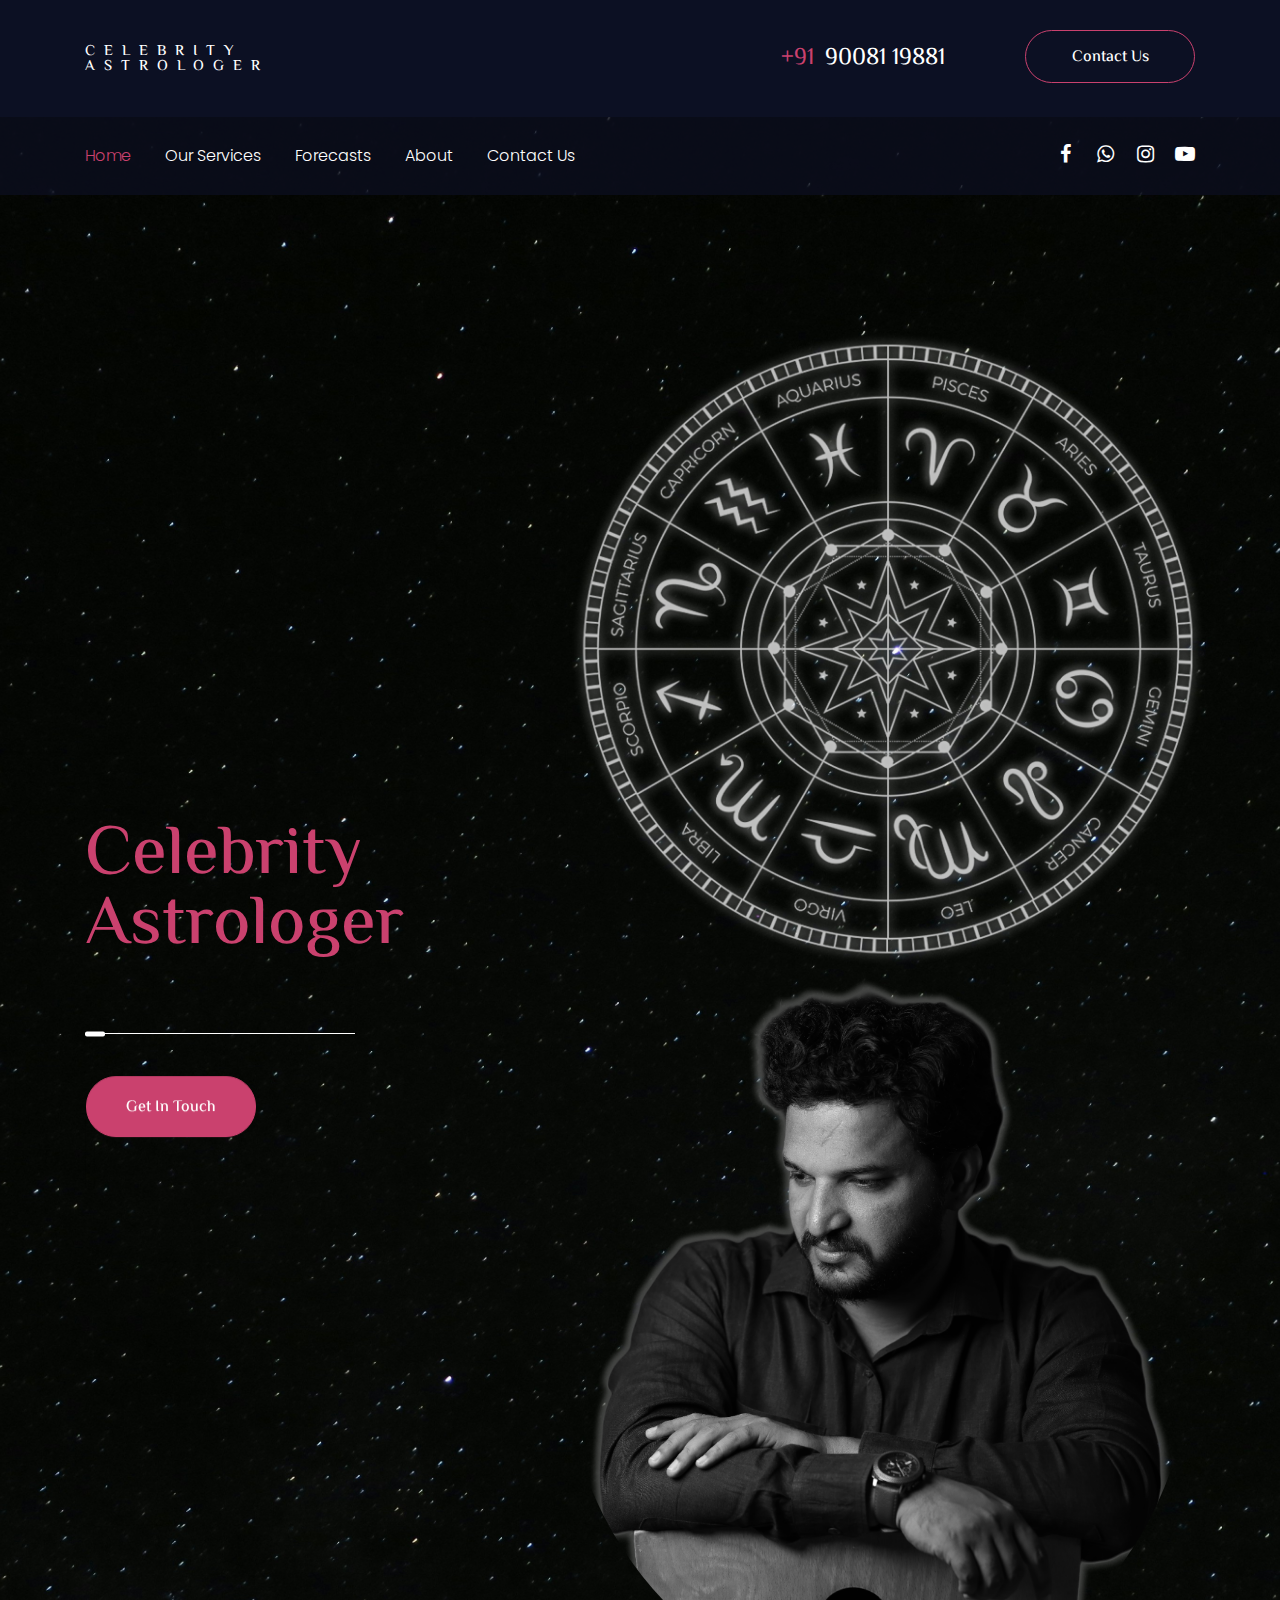
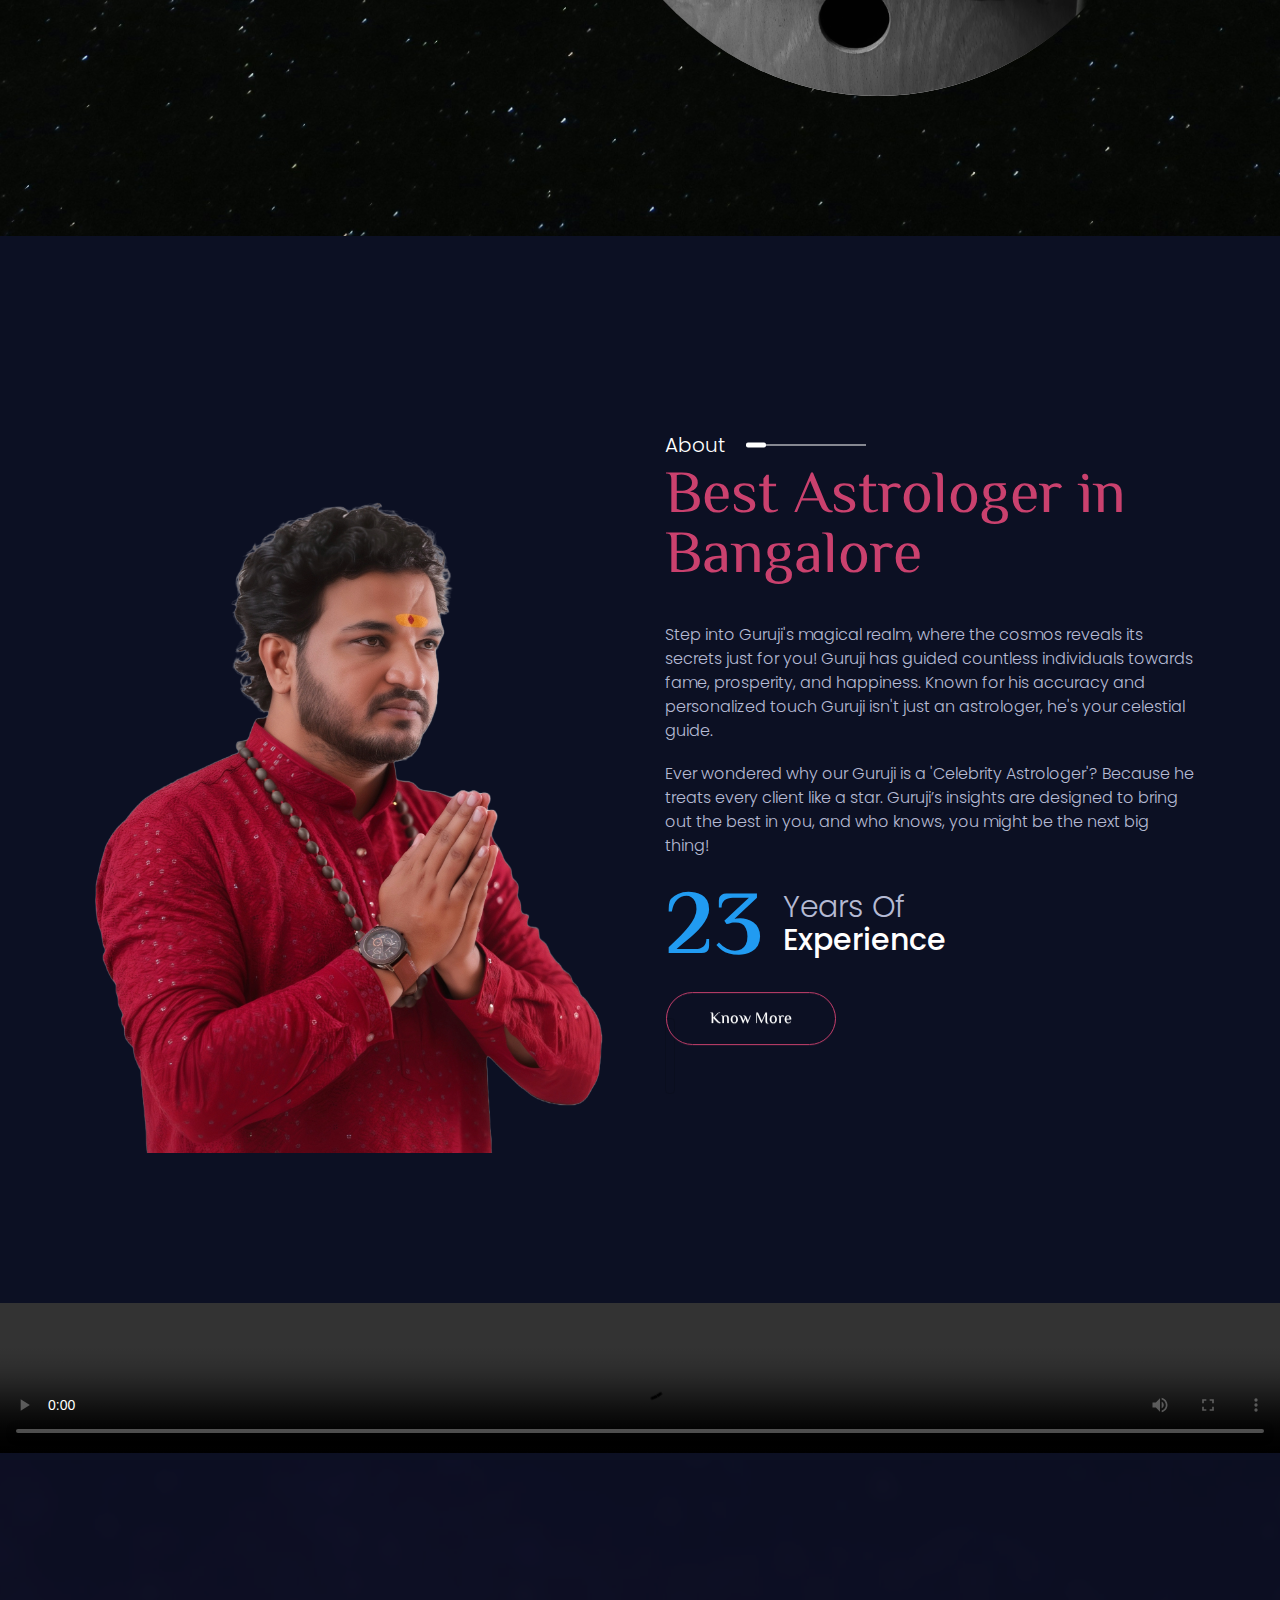
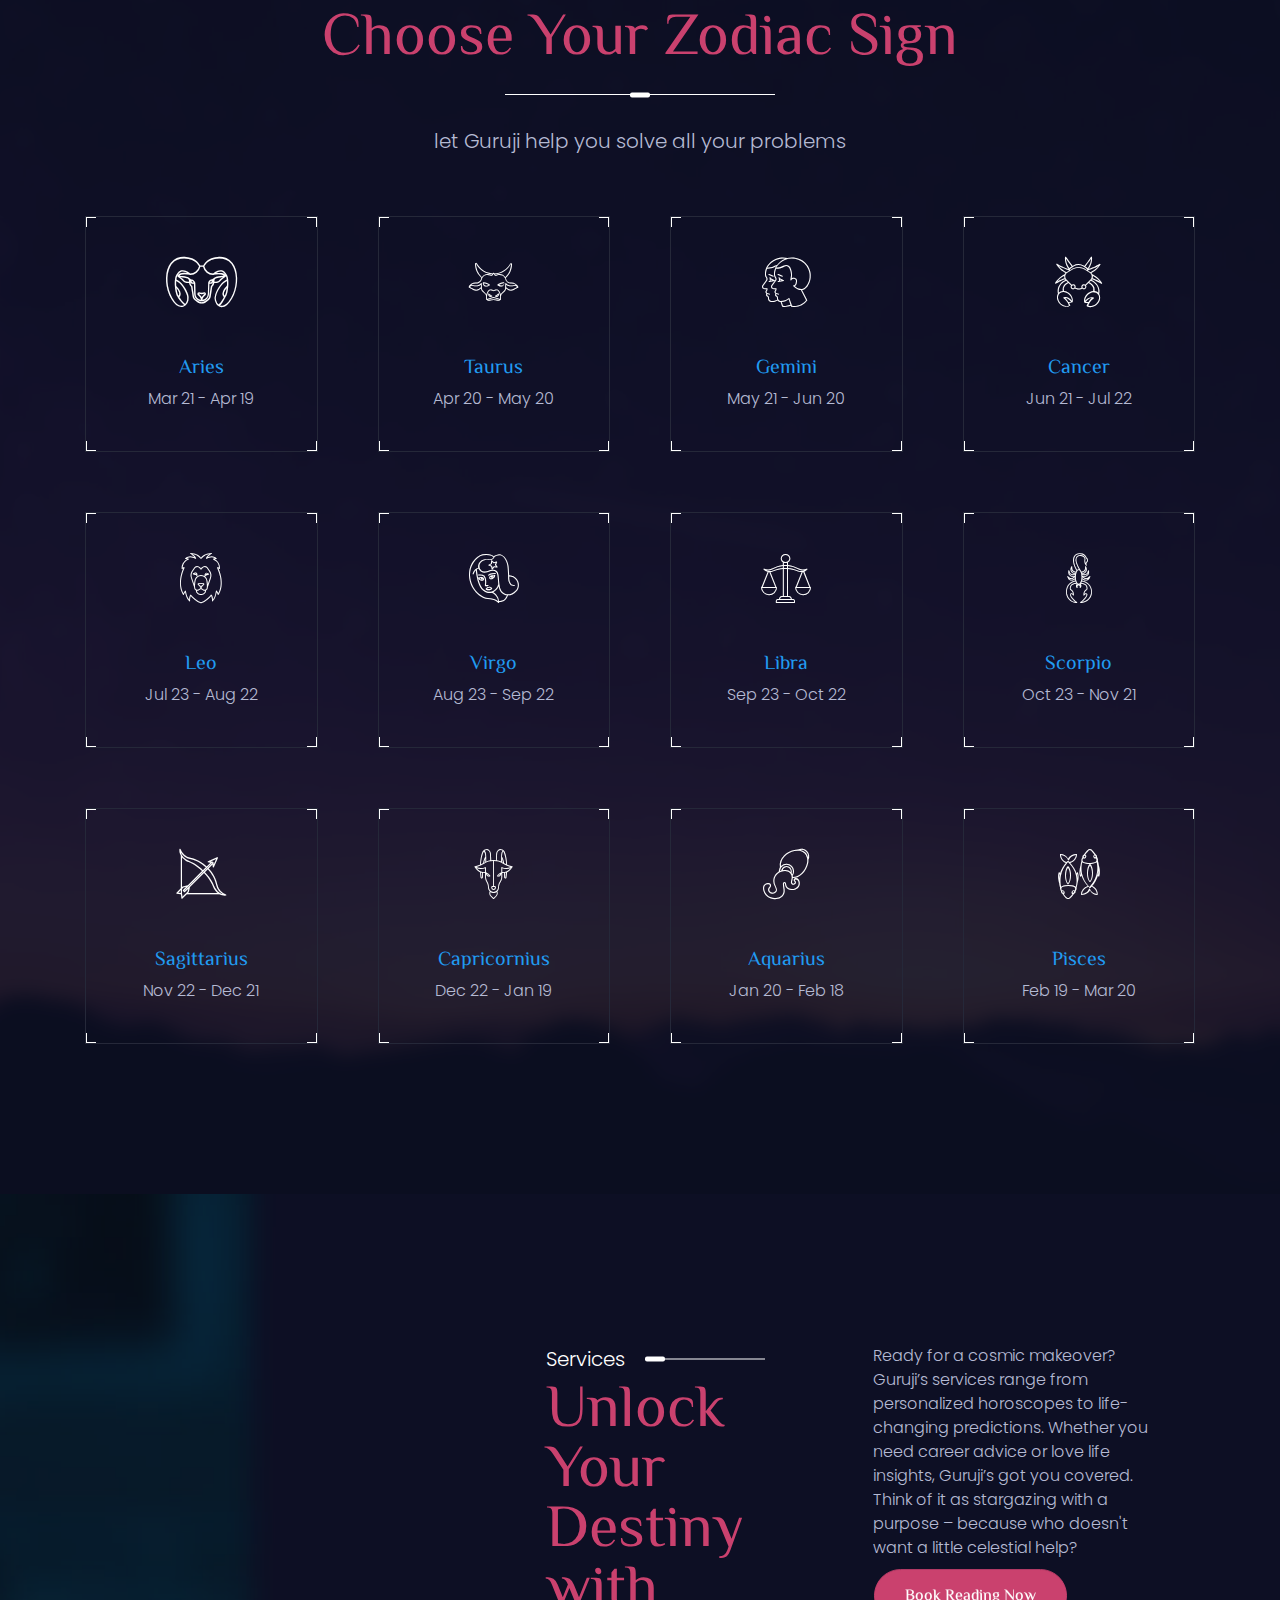
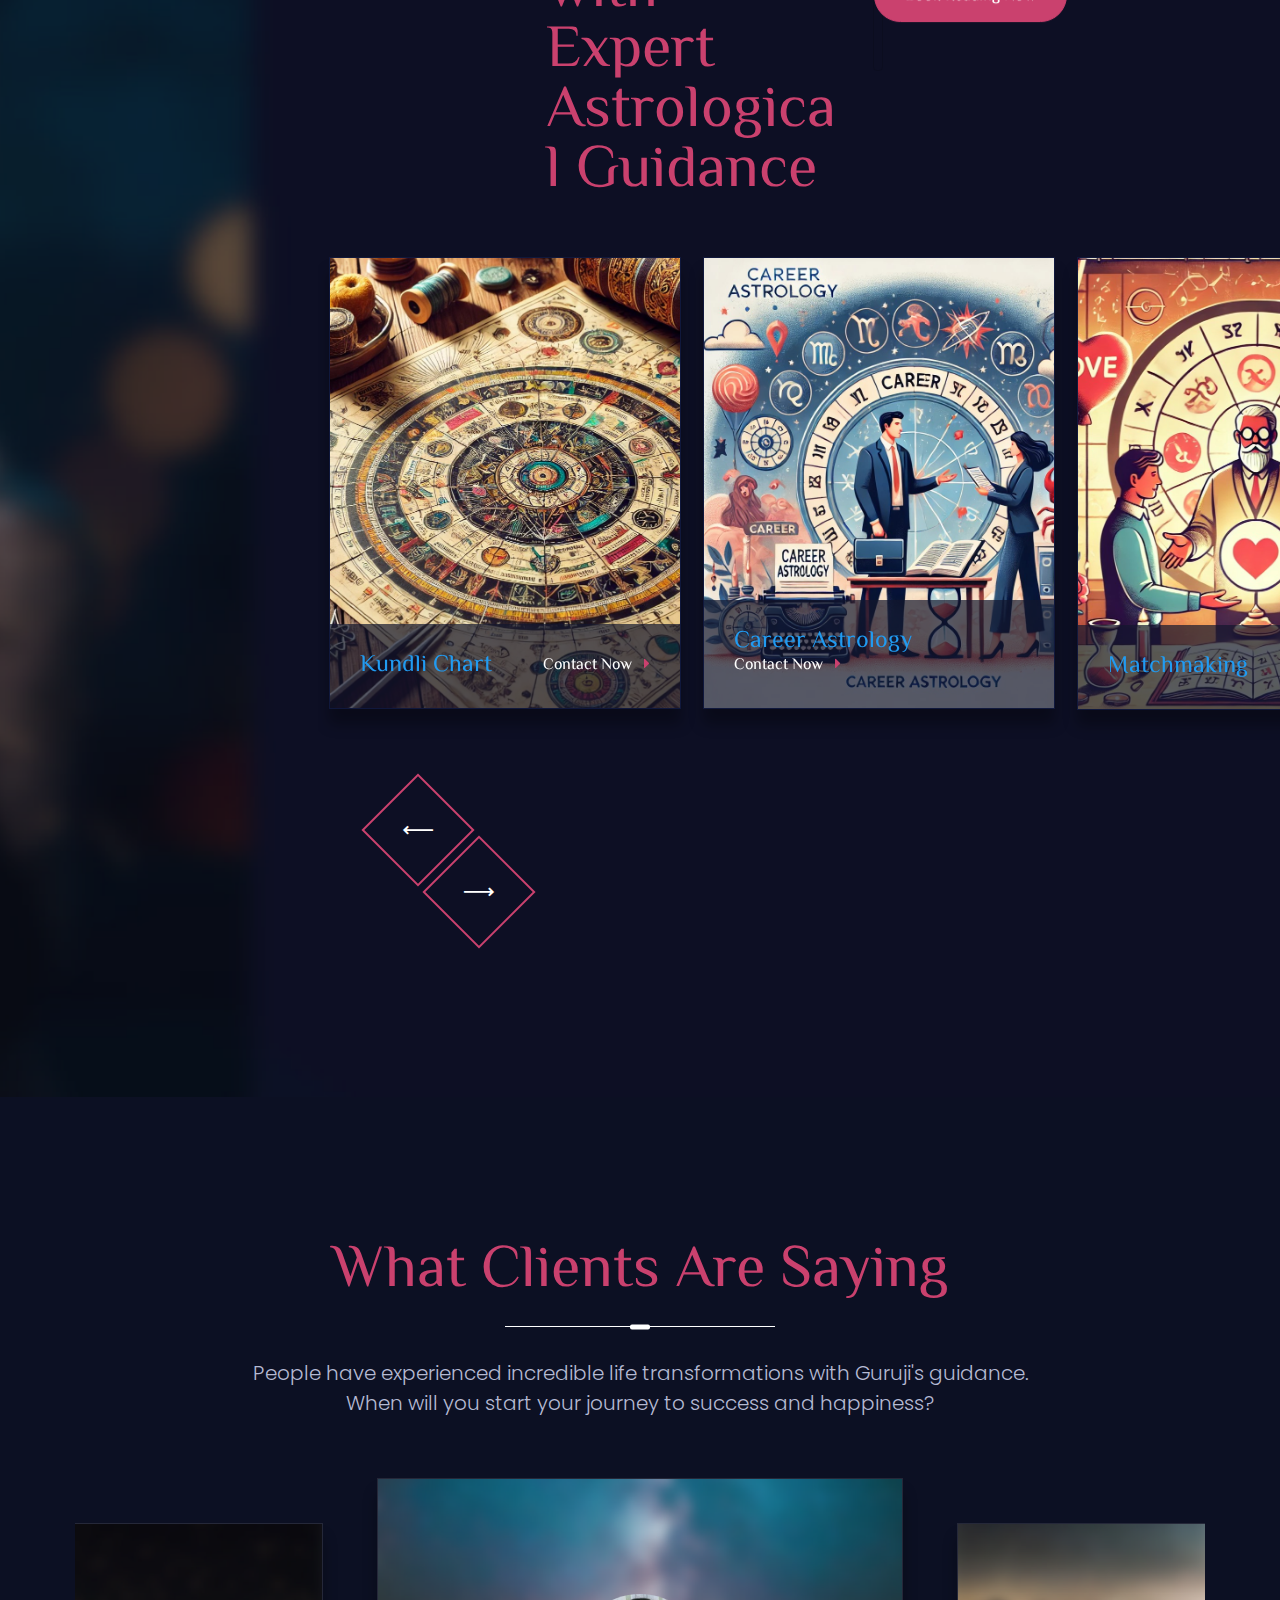
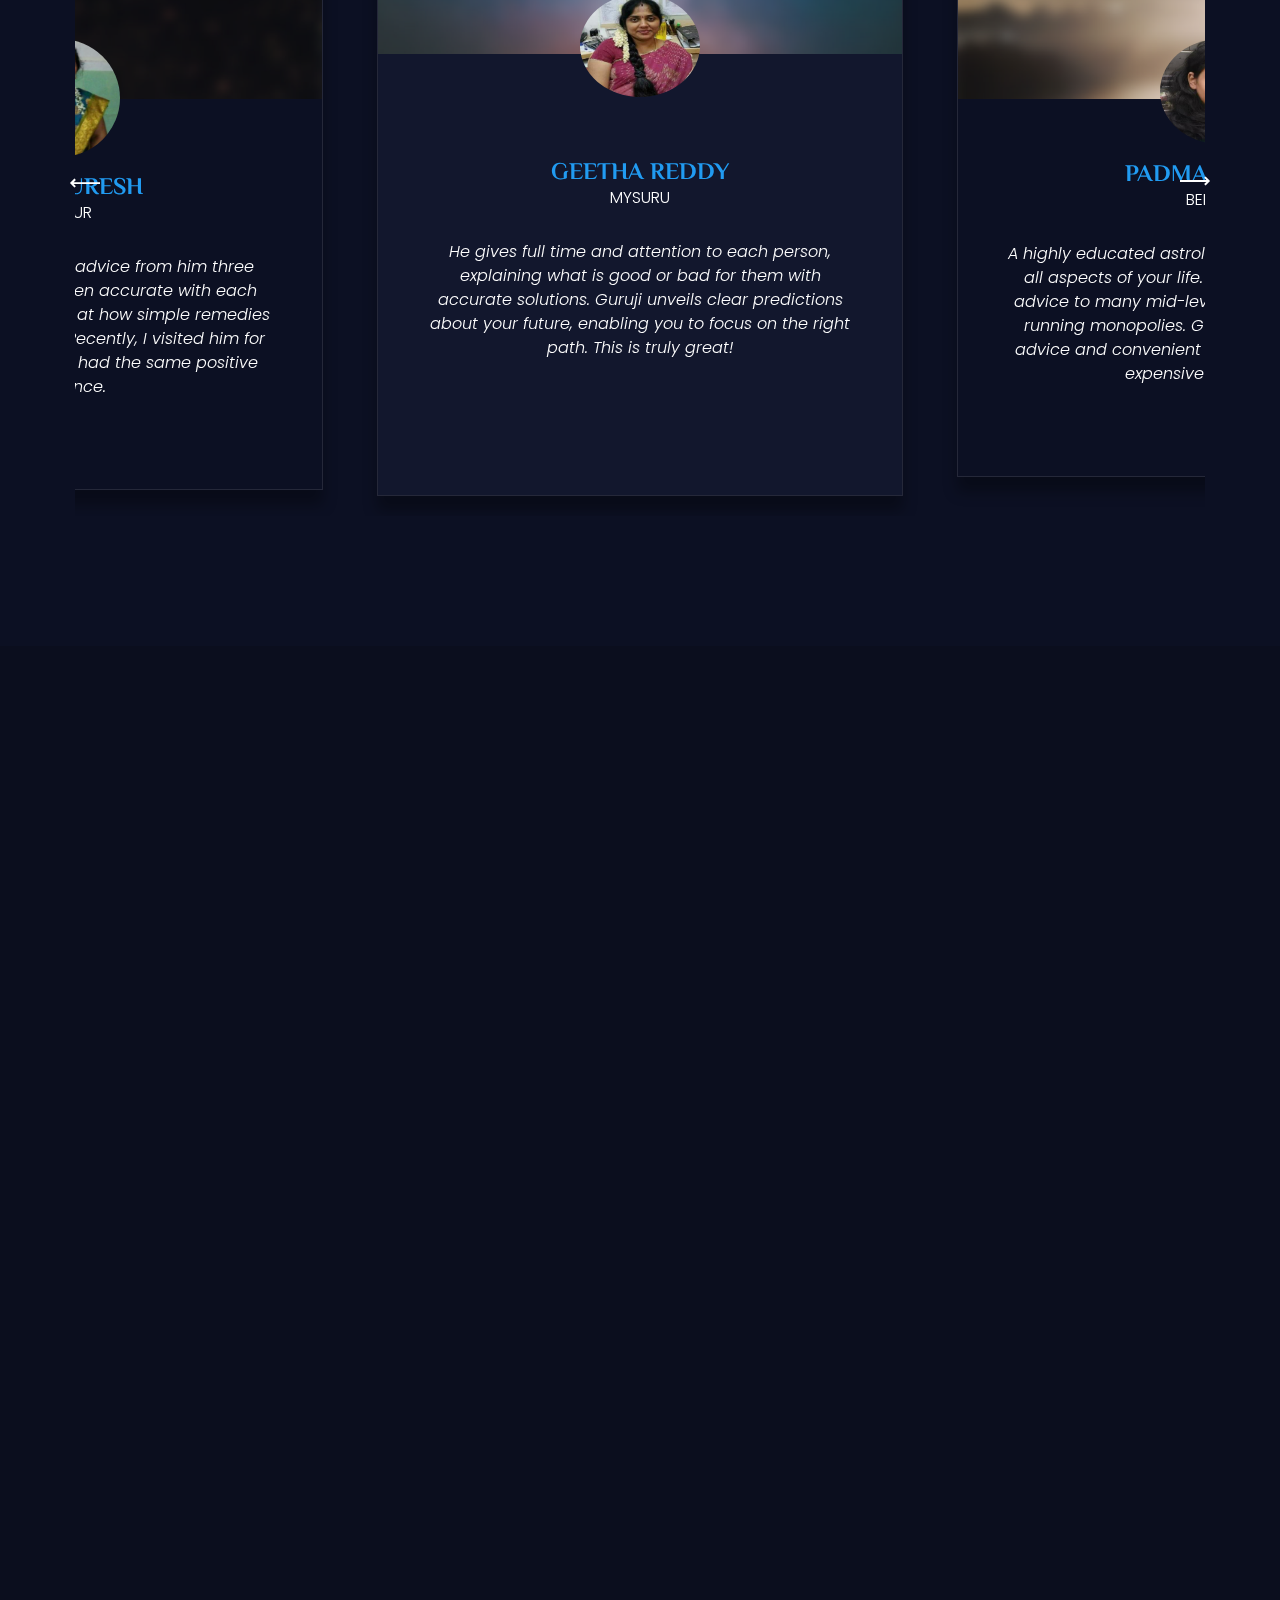
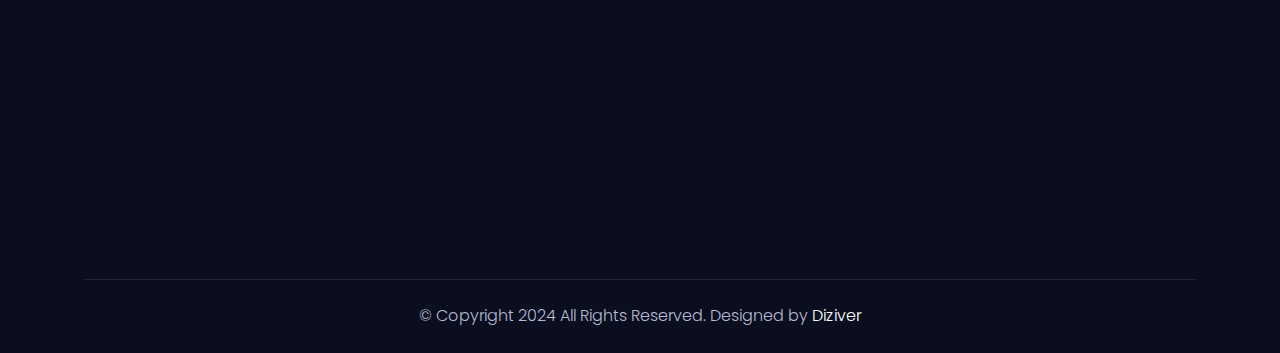
==== commit 96fdcc24: "27th July" ====
--- a/index.html
+++ b/index.html
@@ -155,15 +155,12 @@
 					<div class="row align-center">
 						<div class="col-lg-6 col-xl-5 order-lg-1 order-2 text-center text-md-left">
 							<div class="divider-60 divider-lg-0"></div>
-							<h1 class="special-heading fw-500 mb-2 color-main2 big-size">
-								<span>Welcome to Celebrity Astrologer's <br> Cosmic World!!</br> </span>
+							<h1 class="special-heading fw-500 mb-2 color-main20 big-size">
+								<span>Celebrity Astrologer</br> </span>
 							</h1>
 							<div class="divider-35 divider-xl-55"></div>
 							<div class="line line-left"></div>
 							<div class="divider-40 divider-xl-60"></div>
-							<h3 class="special-heading fw-100 text-white fs-40 fade-in-image">
-								<span>Welcome to Guruji’s cosmic corner, where stars and planets spill secrets just for you! With over 20 years of stargazing wisdom, Guruji’s spot-on predictions and personalized guidance turn your life's chaos into a well-charted journey. Ready to let the universe guide you? Let's get star-struck together!</span>
-							</h3>
 							<div class="divider-35 divider-xl-65"></div>
 								<section class="cards">
 									<figure class="card">
@@ -176,7 +173,8 @@
 						</div>
 						<div class="col-lg-6 col-xl-7 order-lg-2 order-1 text-center text-lg-right">
 							<img class="horoscope-image" src="images/horoscope.png" alt="img">
-							<img class="guruji-image" src="images2/guruji.png" alt="img">
+							<!-- <img class="guruji-image" src="images2/guruji.png" alt="img"> -->
+							<img class="guruji-image" src="images2/6cpy.png" alt="Hero Image">
 						</div>
 					</div>
 				</div>
--- a/css/main.css
+++ b/css/main.css
@@ -14314,7 +14314,7 @@
 
 @media (max-width: 1199px) {
 	.special-heading.big-size {
-		font-size: 60px;
+		font-size: 70px;
 	}
 }
 
@@ -23450,15 +23450,22 @@
 	width: calc(100% + 20px);
 }
 .guruji-image {
-	position:absolute;
+	position:relative;
 	bottom:0;
 	right:0;
 	border-radius: 50%;
 	margin: 0 0px;
 	width: calc(100% + 20px);
-	background: linear-gradient(to bottom, rgba(255,255,255,0) 50%,rgba(255,255,255,1) 100%);
+	background: linear-gradient(to bottom, rgba(255,255,255,0) 90%,rgba(255,255,255,1) 100%);
 	/* height: 40%; */
 	
+}
+
+
+.color-main20 {
+	border-color: #219bf1;
+	color: #ca416e !important;
+	font-size: 100px;
 }
 
 .horoscope-image:hover {
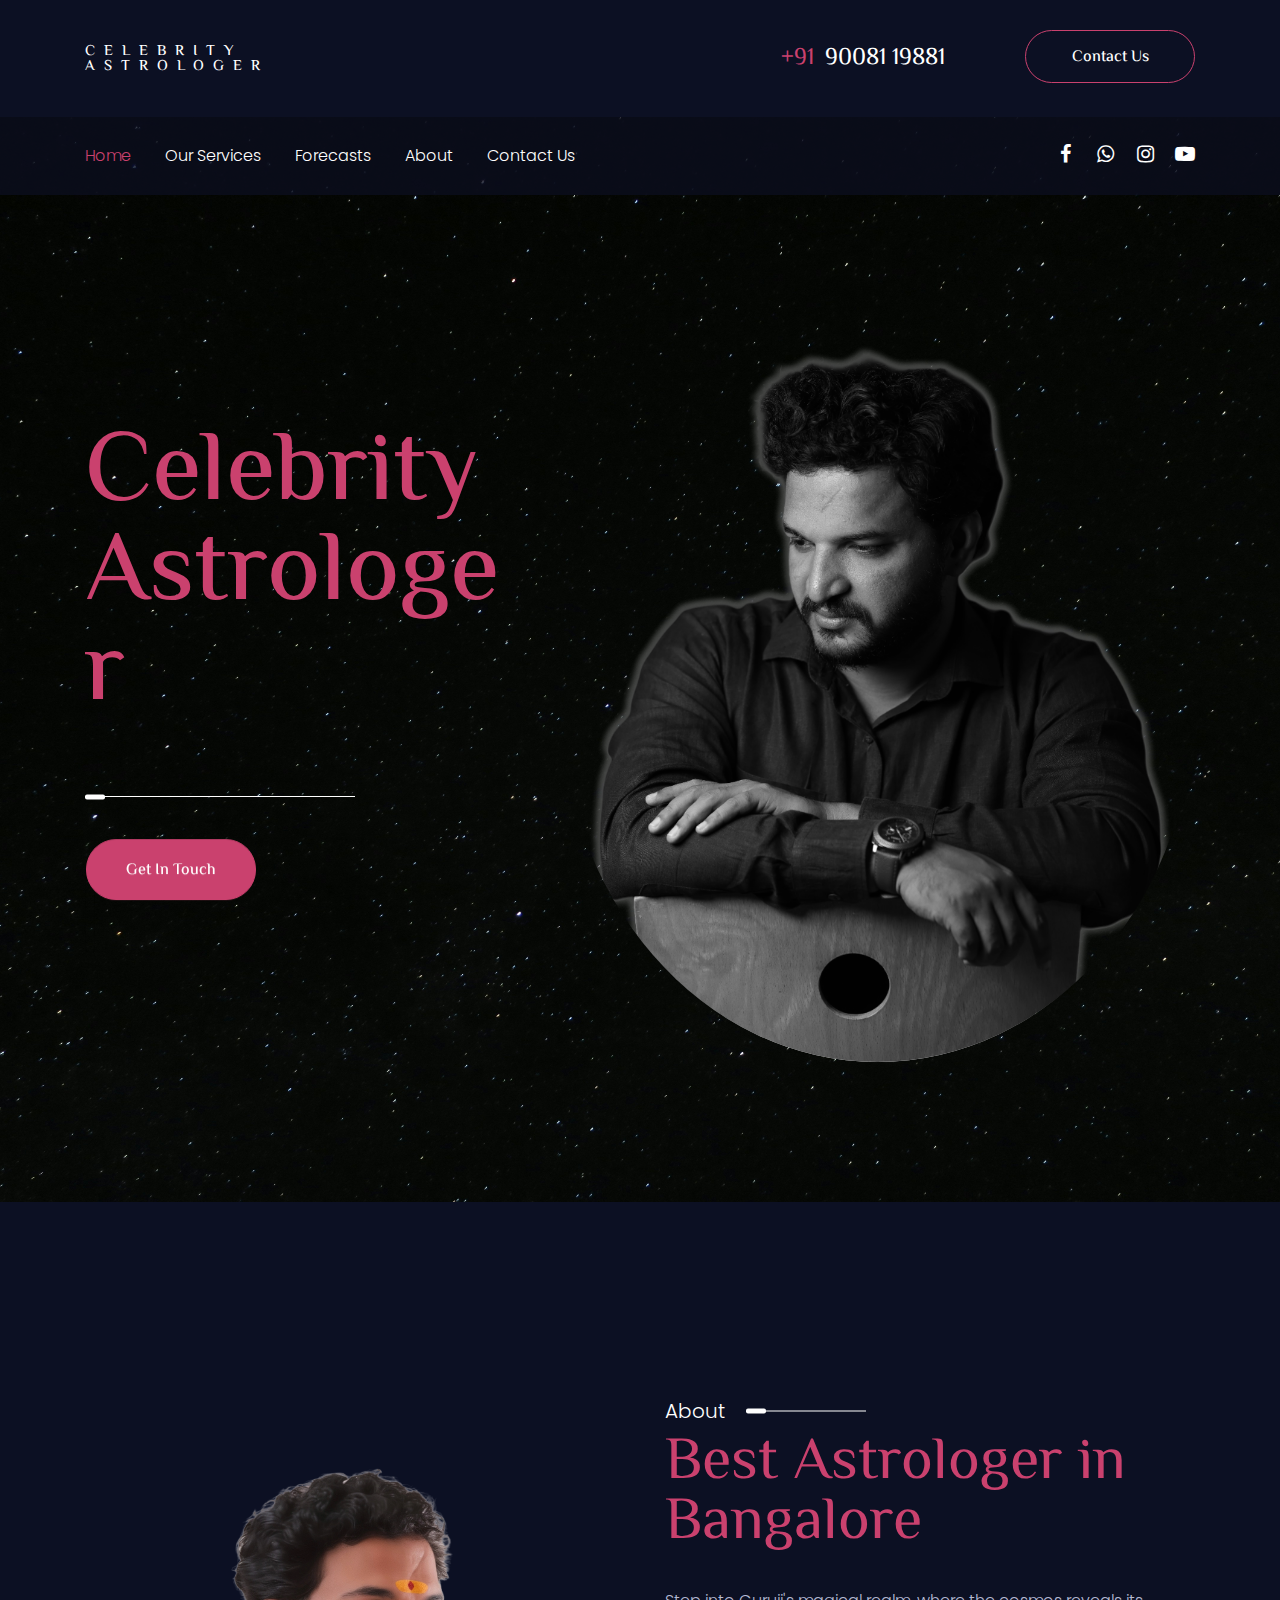
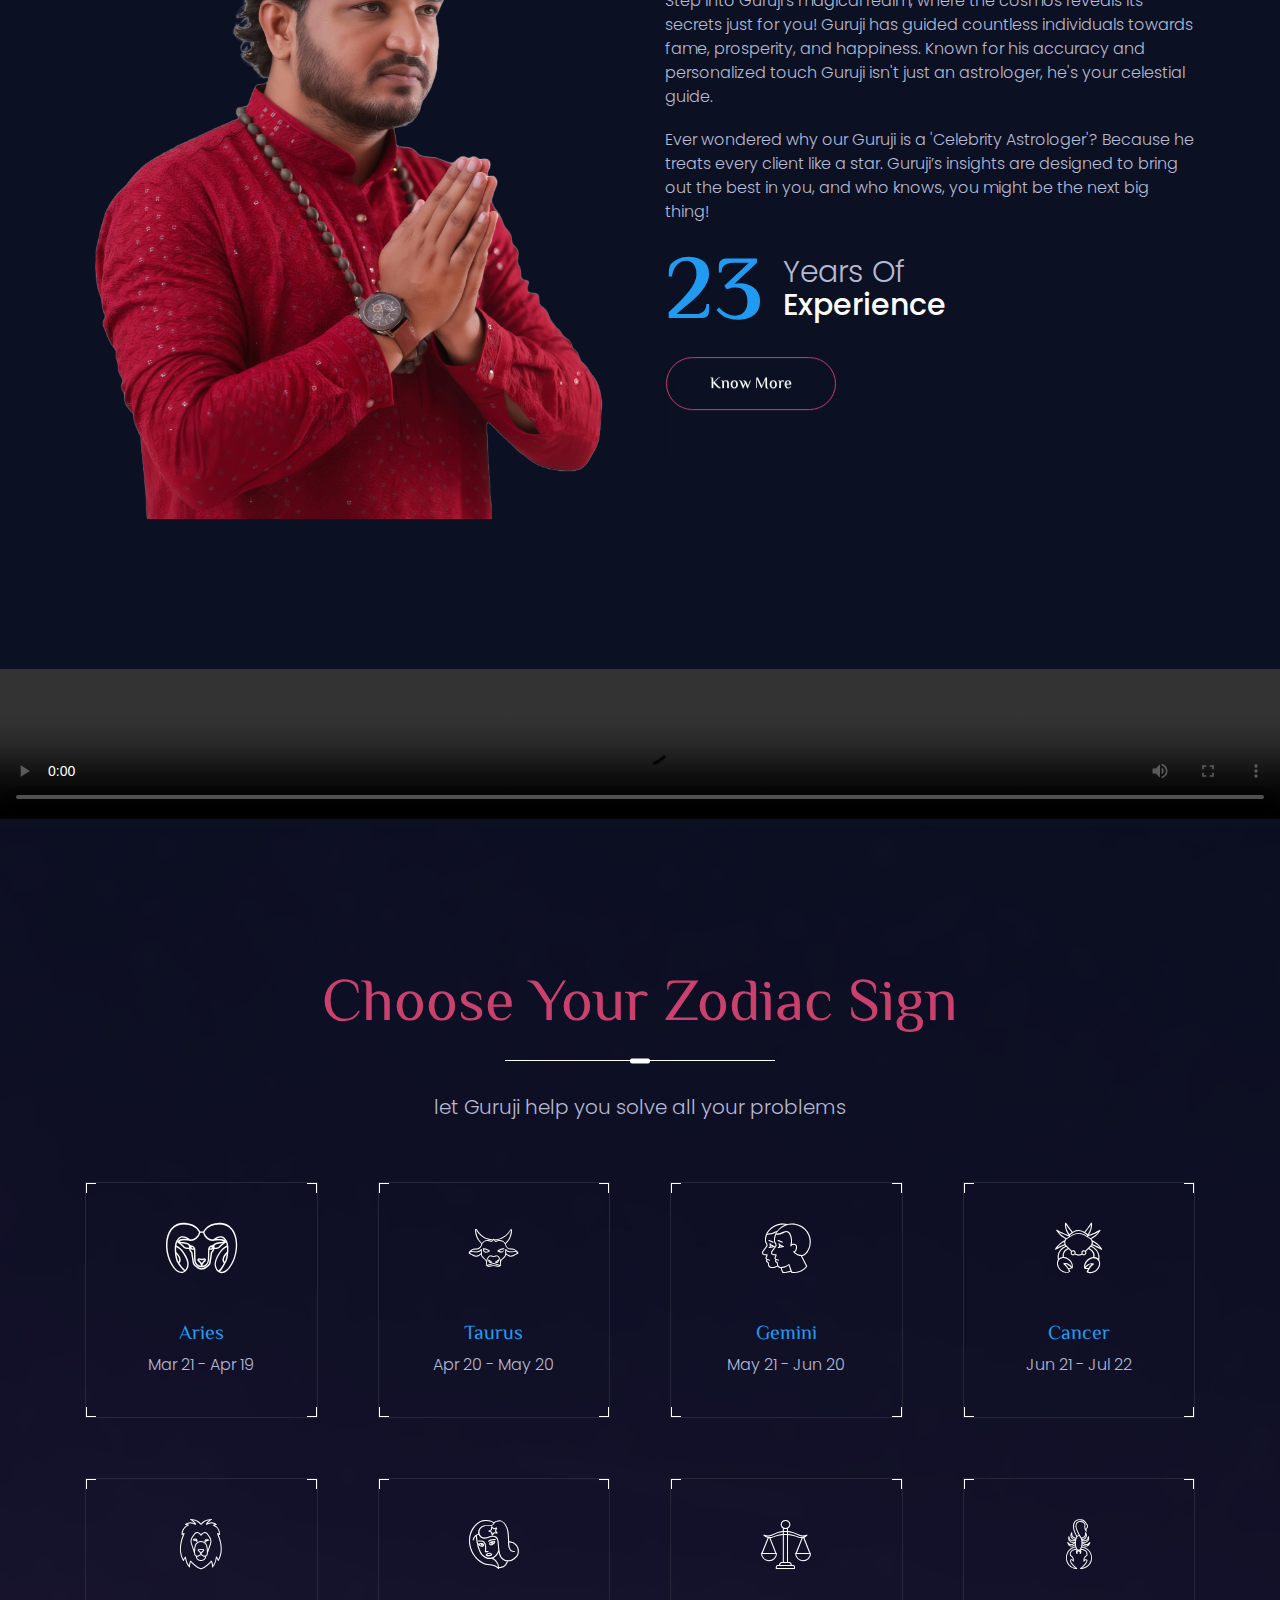
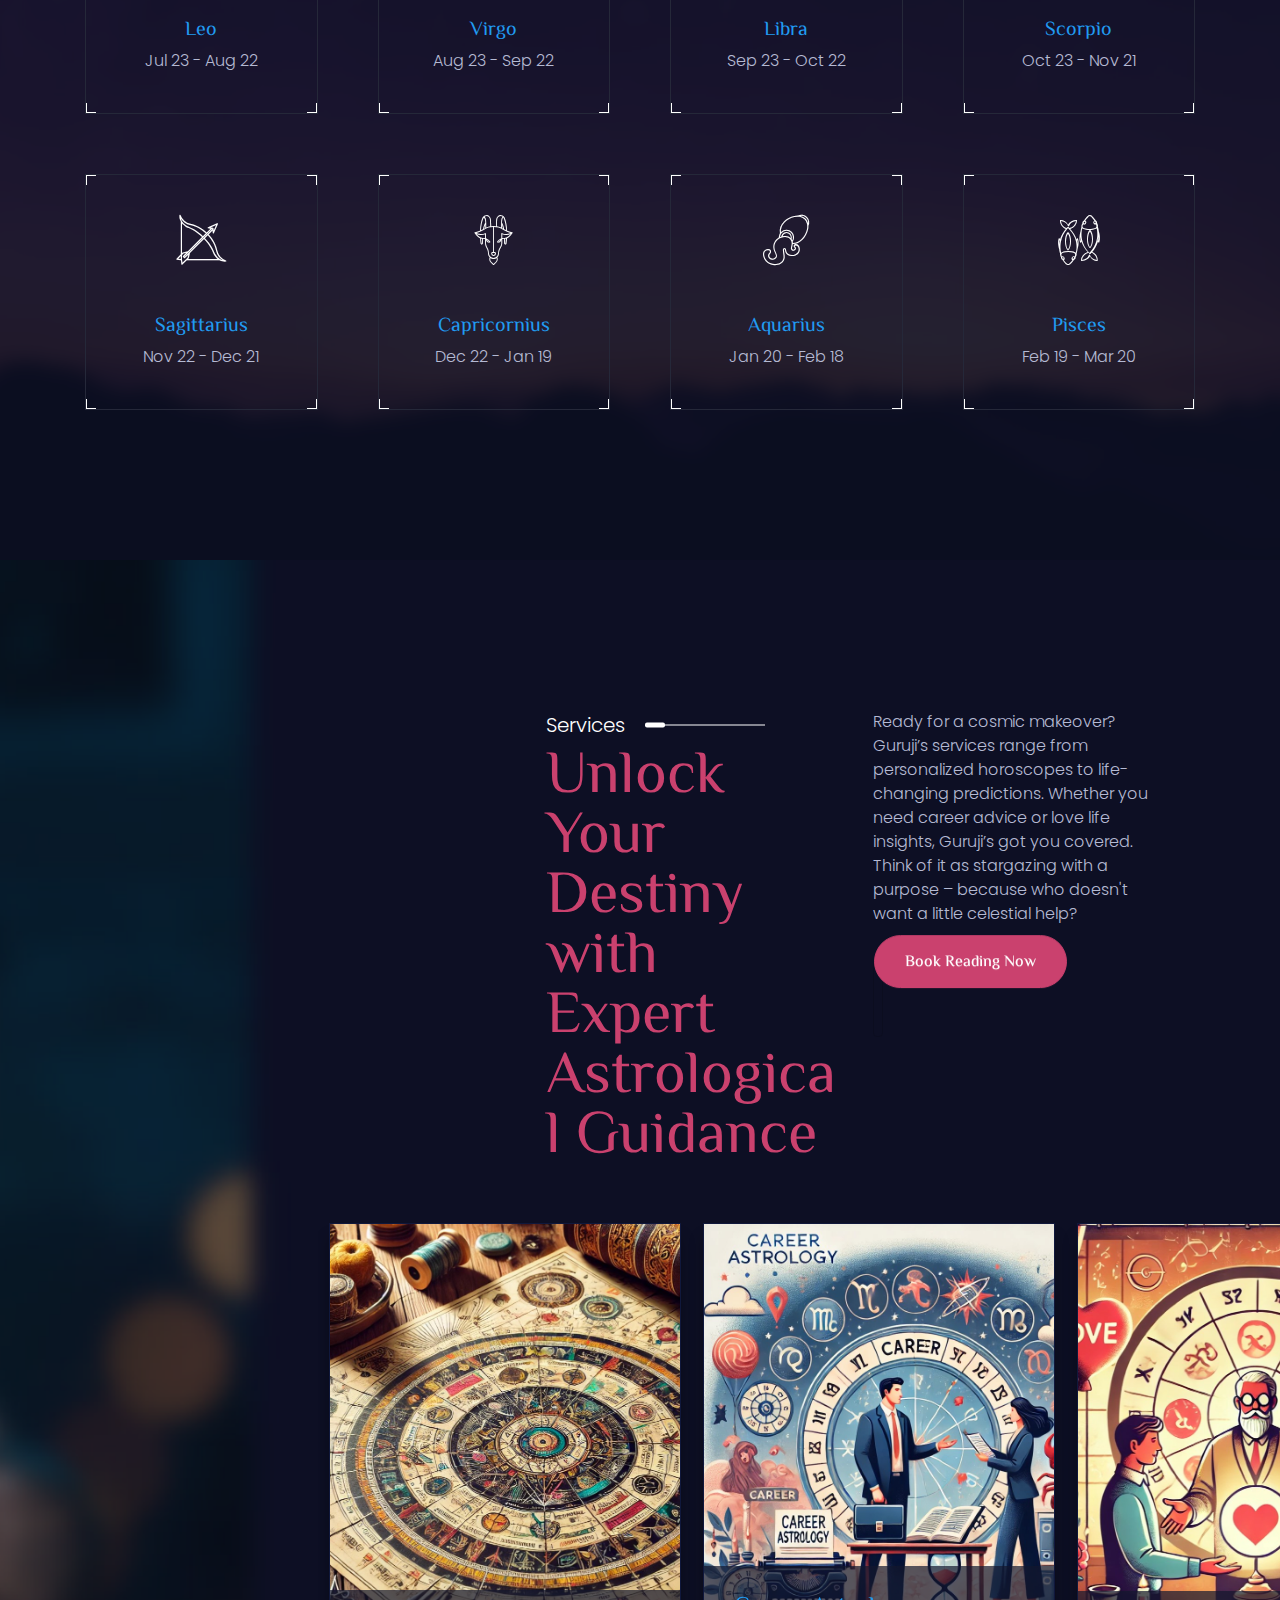
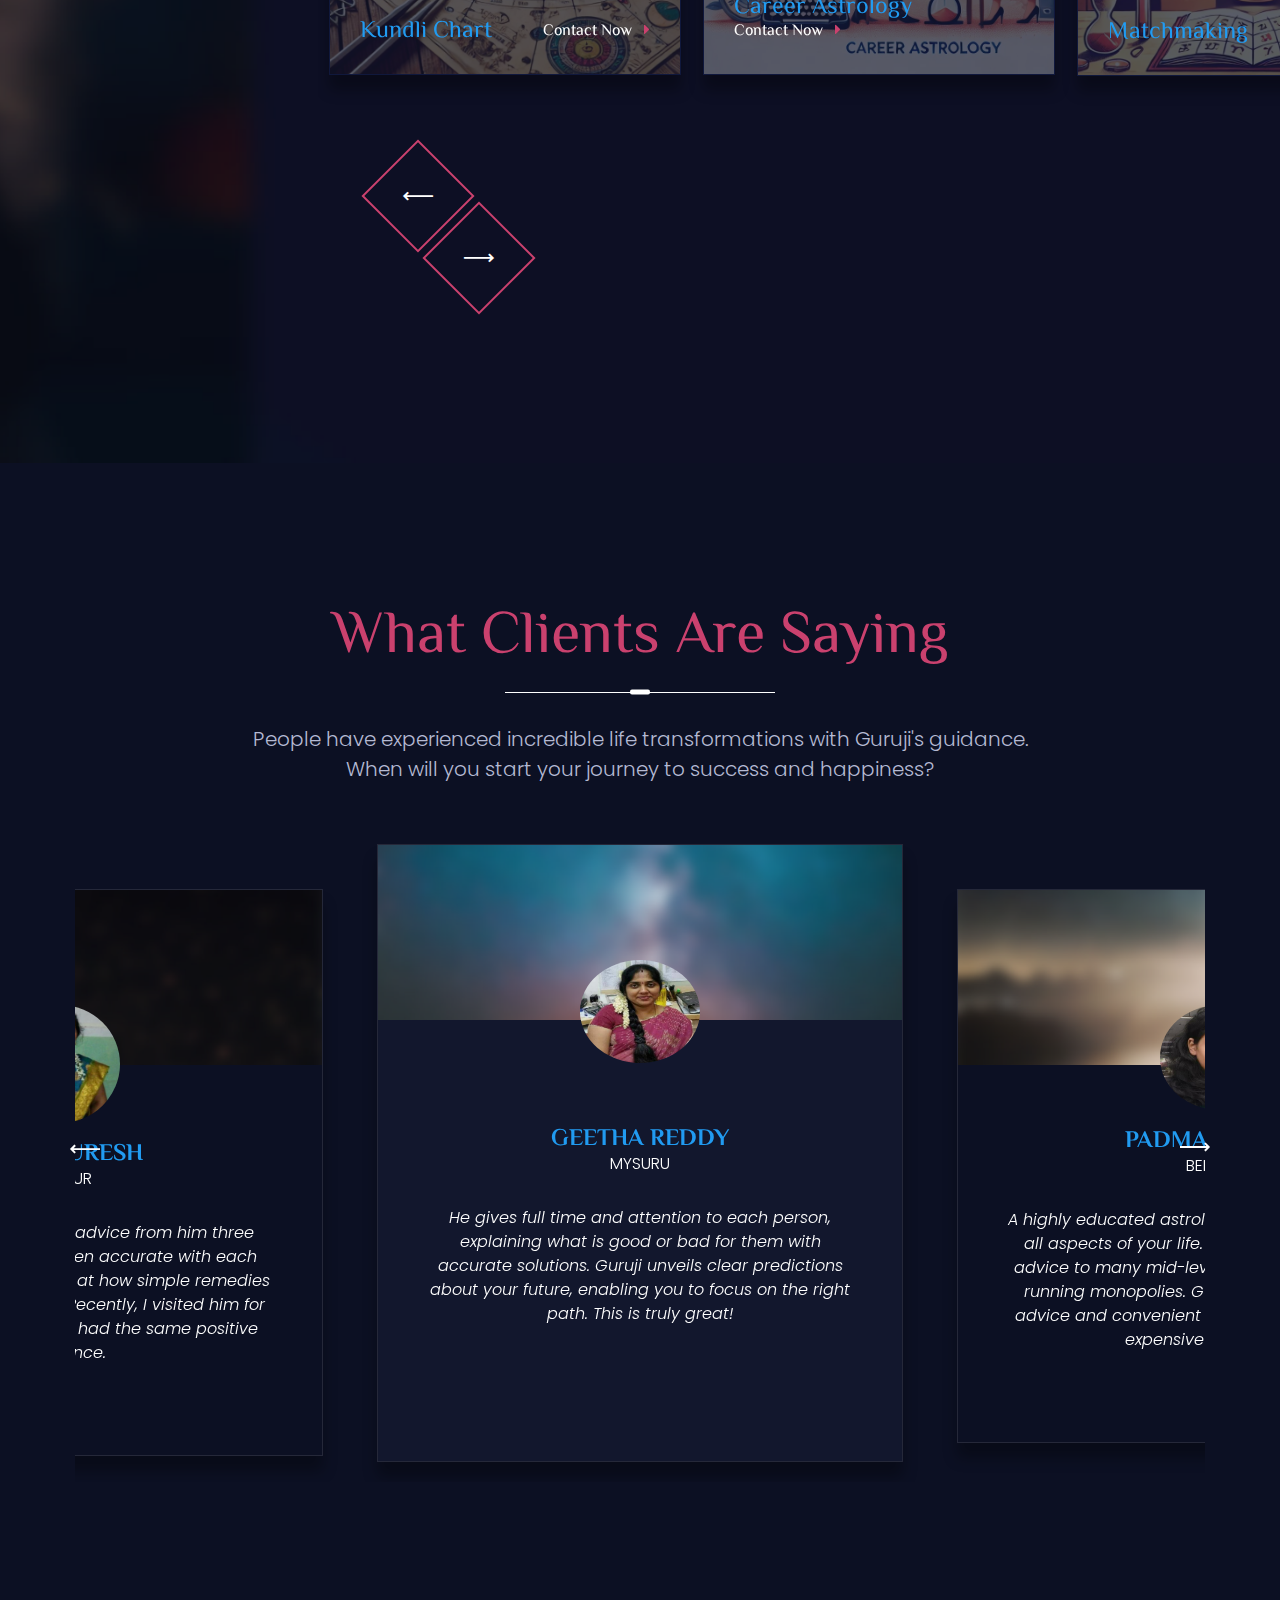
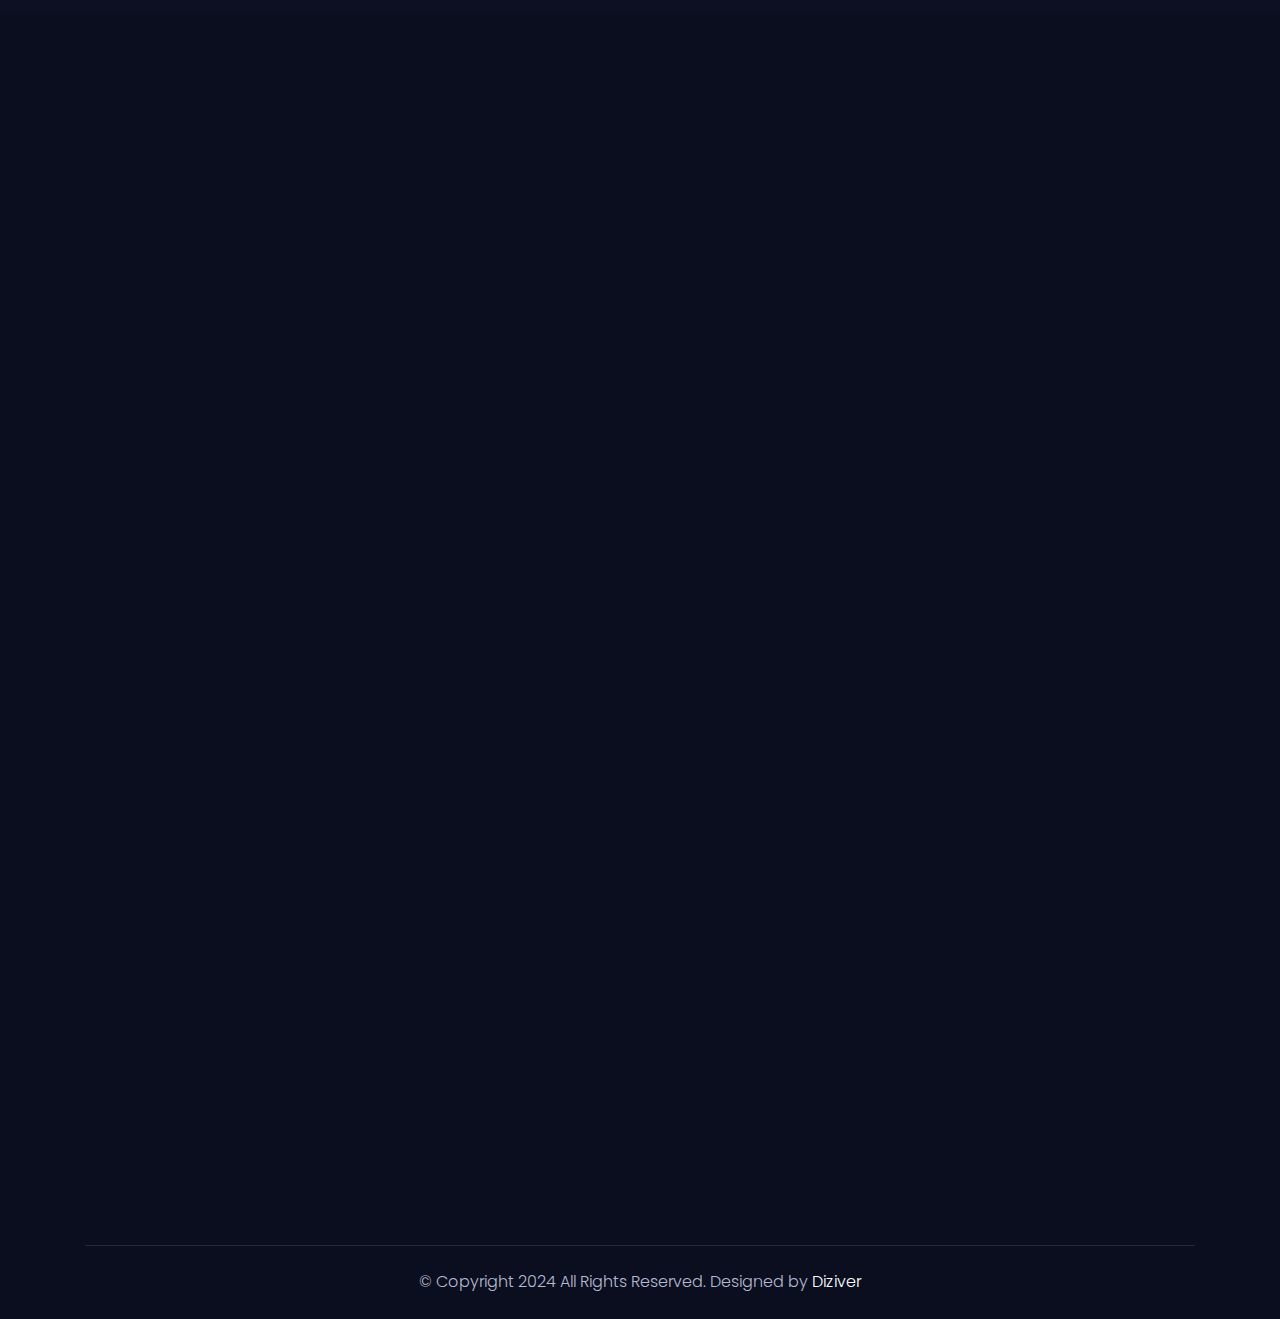
==== commit cb09a7e5: "27th July" ====
--- a/index.html
+++ b/index.html
@@ -155,7 +155,7 @@
 					<div class="row align-center">
 						<div class="col-lg-6 col-xl-5 order-lg-1 order-2 text-center text-md-left">
 							<div class="divider-60 divider-lg-0"></div>
-							<h1 class="special-heading fw-500 mb-2 color-main20 big-size">
+							<h1 class="special-heading fw-500 mb-2 color-main20">
 								<span>Celebrity Astrologer</br> </span>
 							</h1>
 							<div class="divider-35 divider-xl-55"></div>
@@ -172,7 +172,7 @@
 							
 						</div>
 						<div class="col-lg-6 col-xl-7 order-lg-2 order-1 text-center text-lg-right">
-							<img class="horoscope-image" src="images/horoscope.png" alt="img">
+							<!-- <img class="horoscope-image" src="images/horoscope.png" alt="img"> -->
 							<!-- <img class="guruji-image" src="images2/guruji.png" alt="img"> -->
 							<img class="guruji-image" src="images2/6cpy.png" alt="Hero Image">
 						</div>
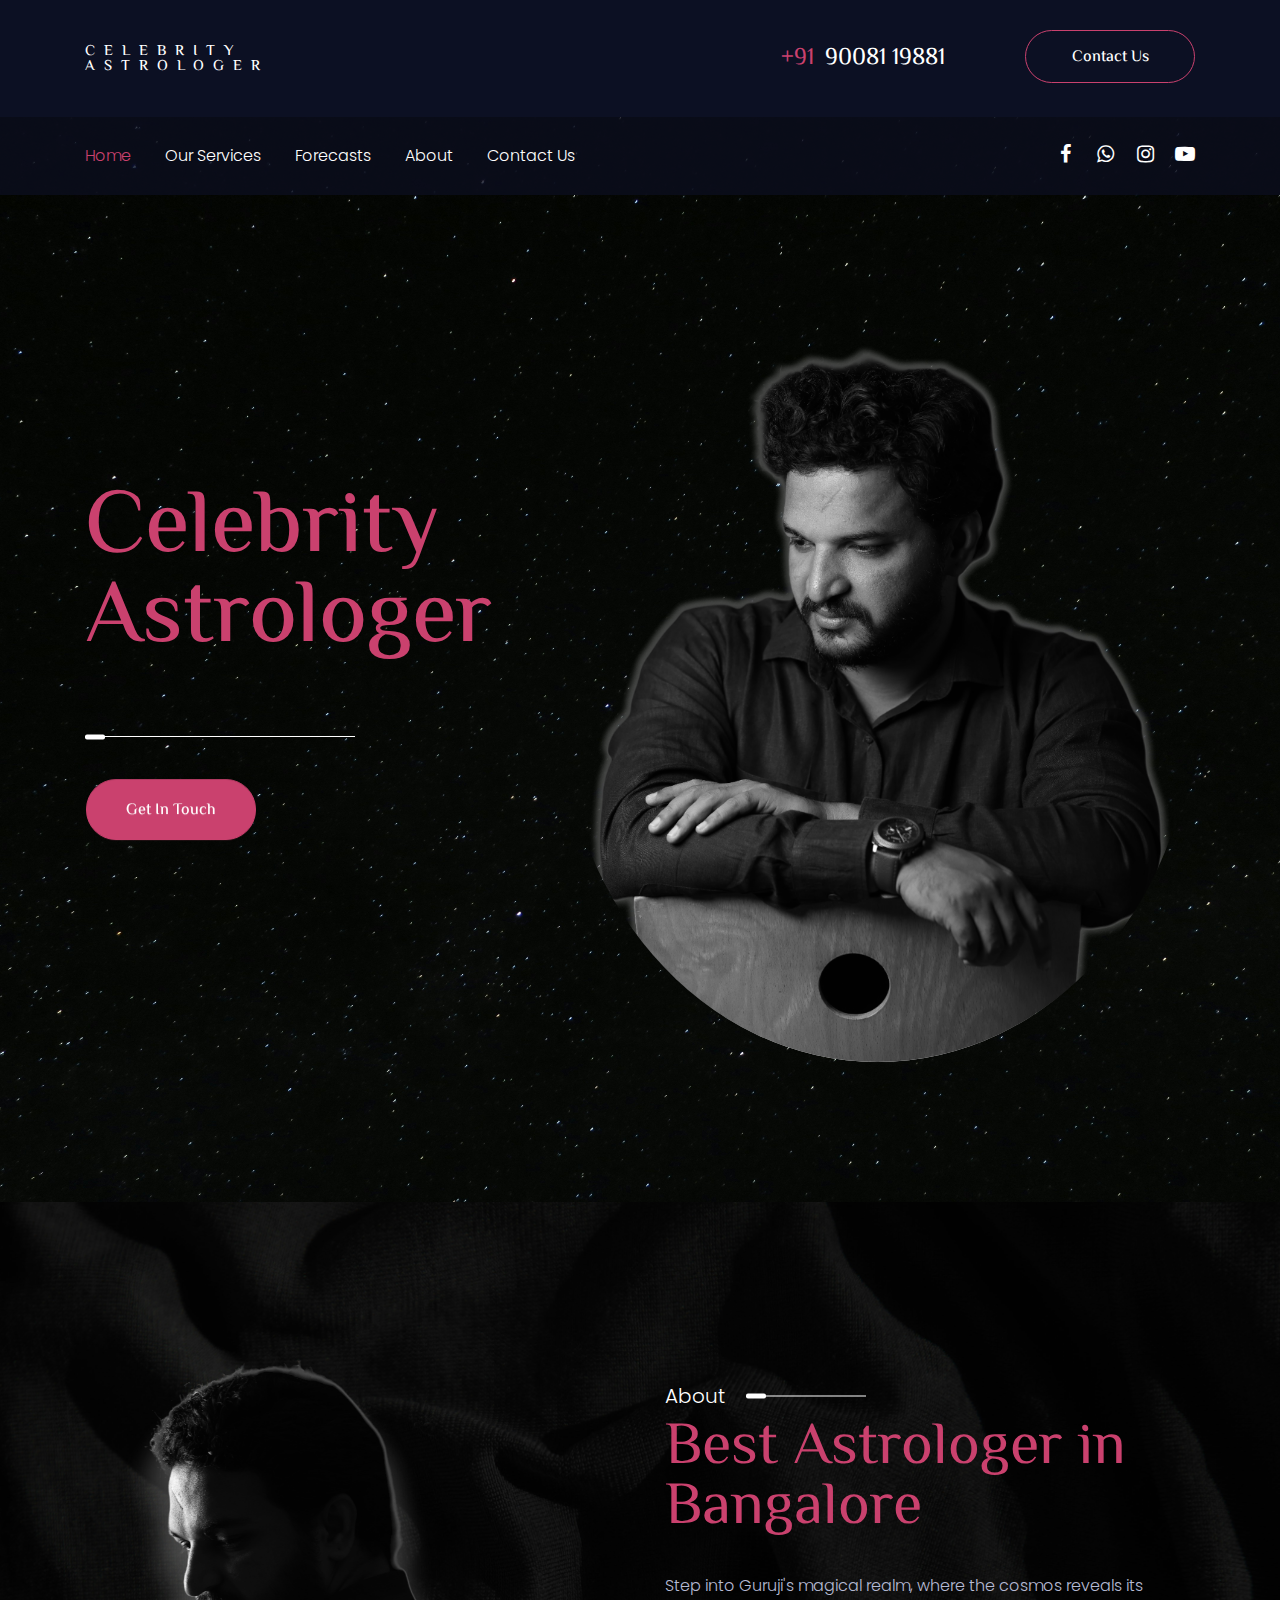
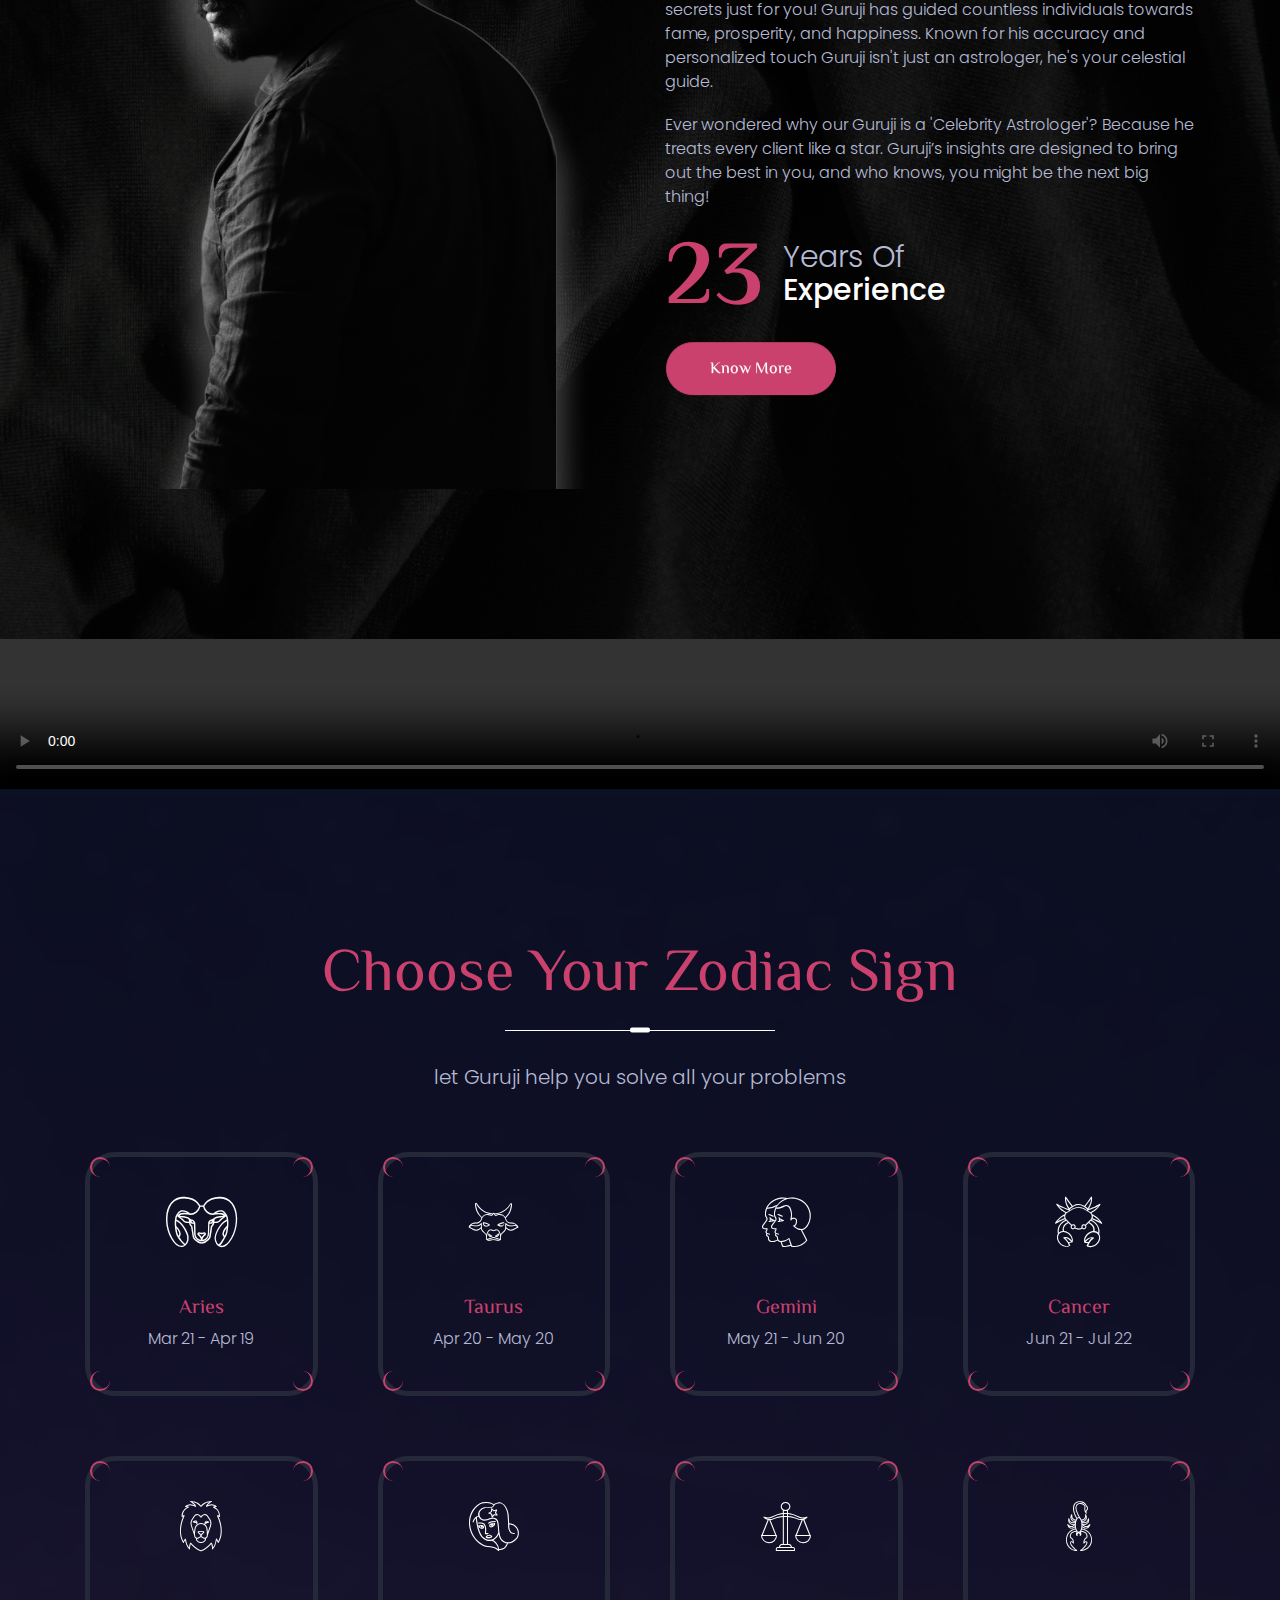
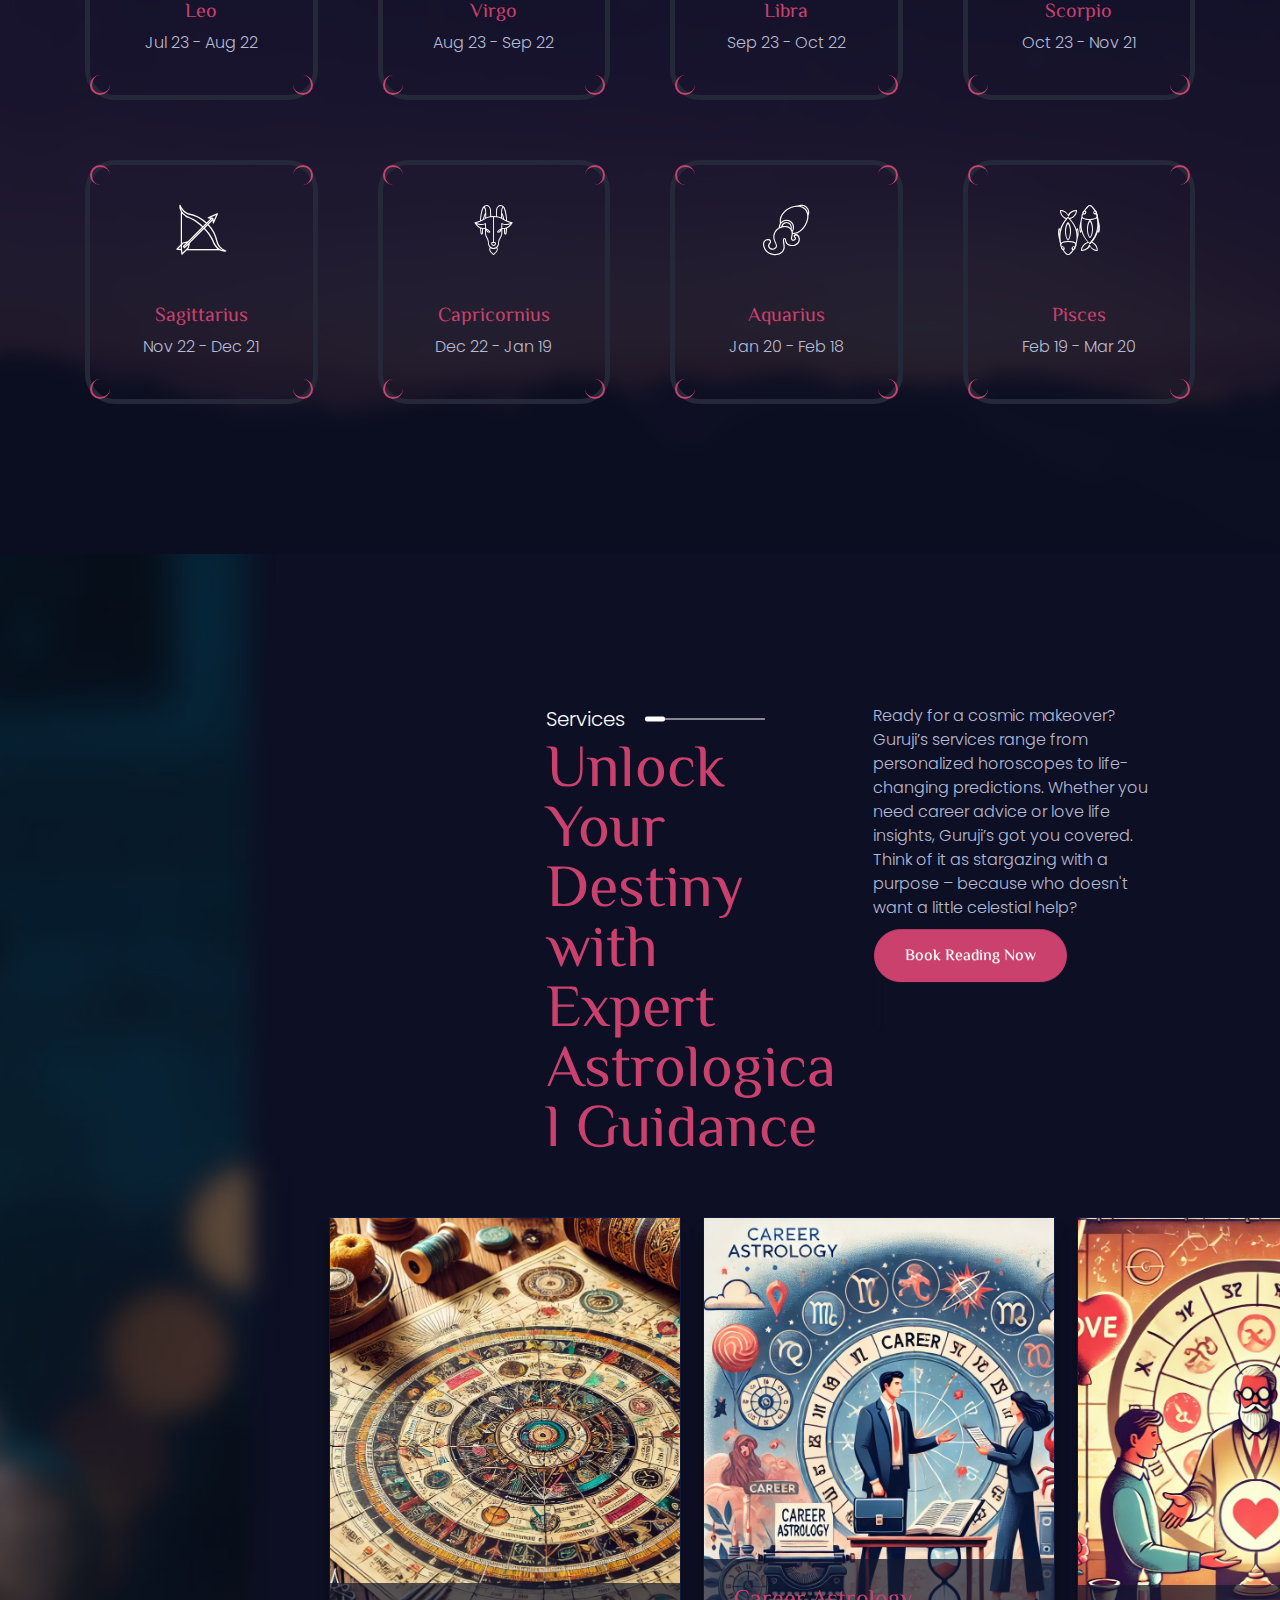
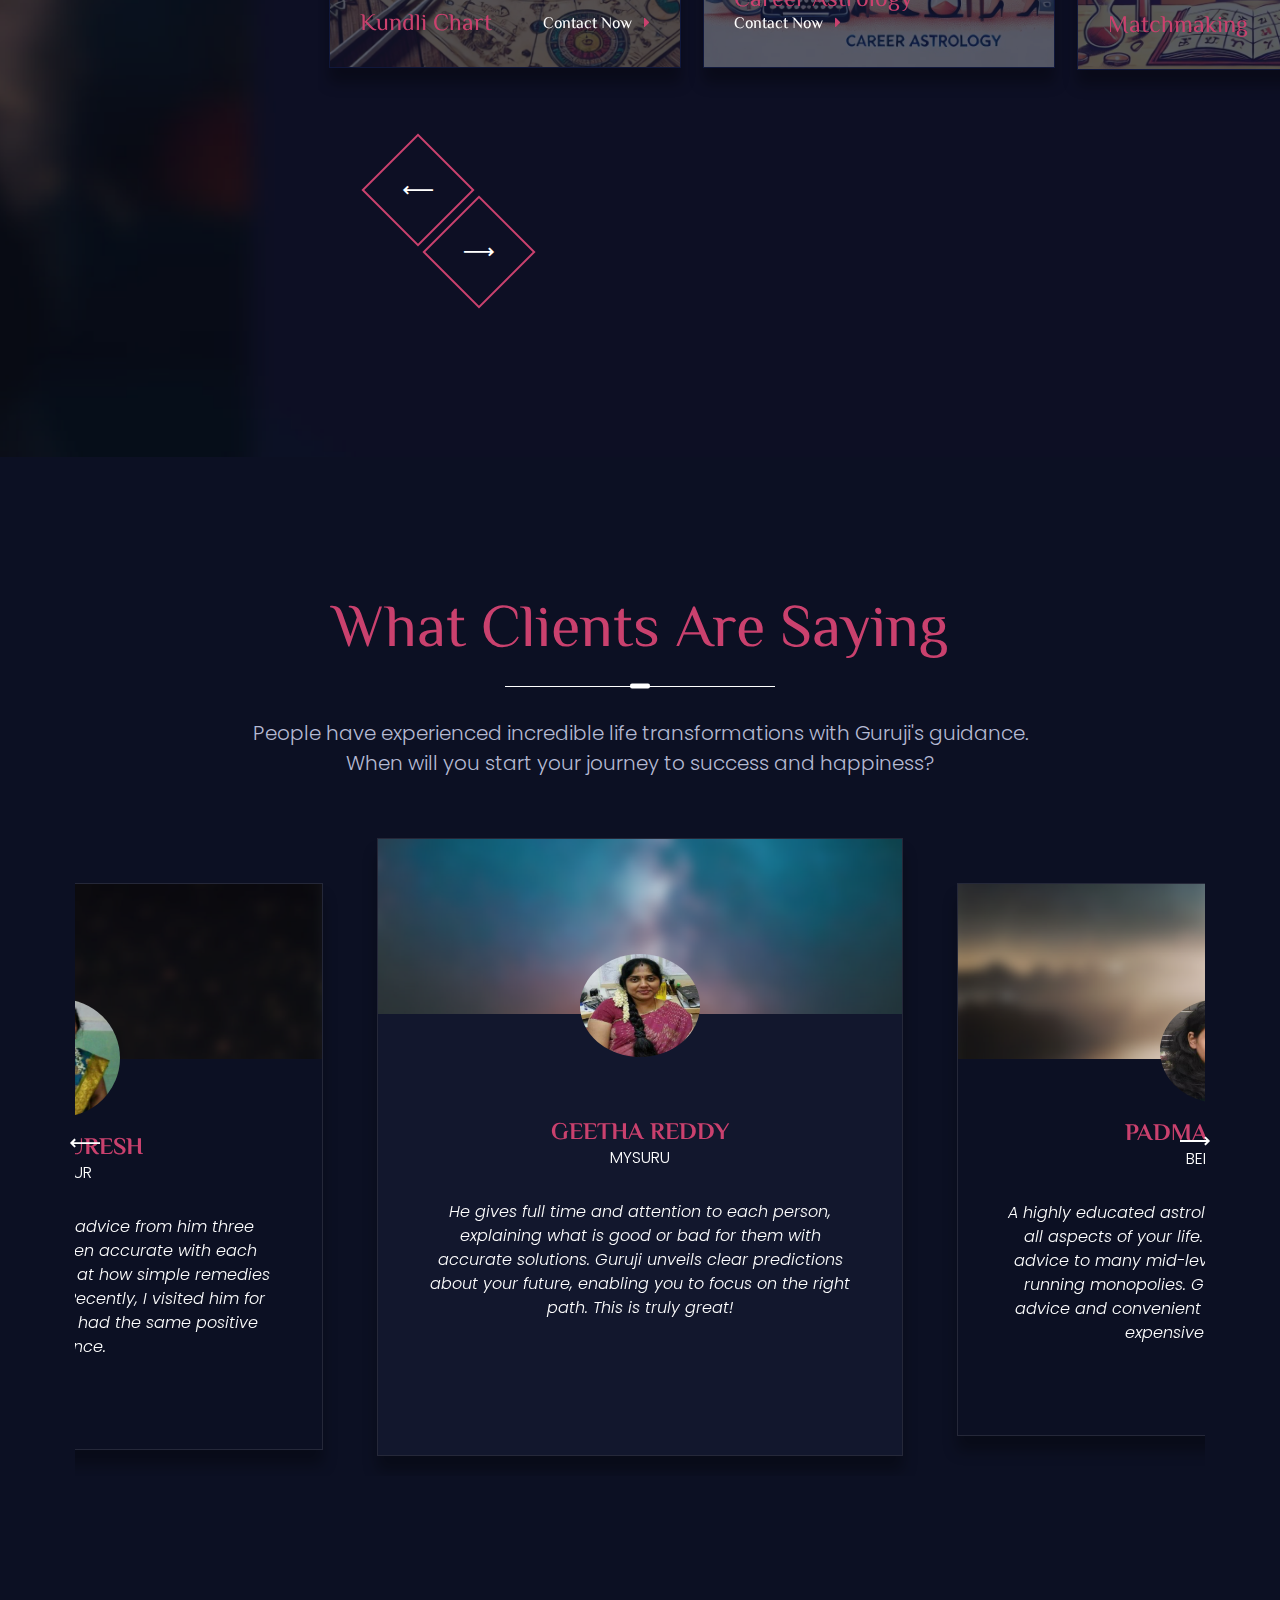
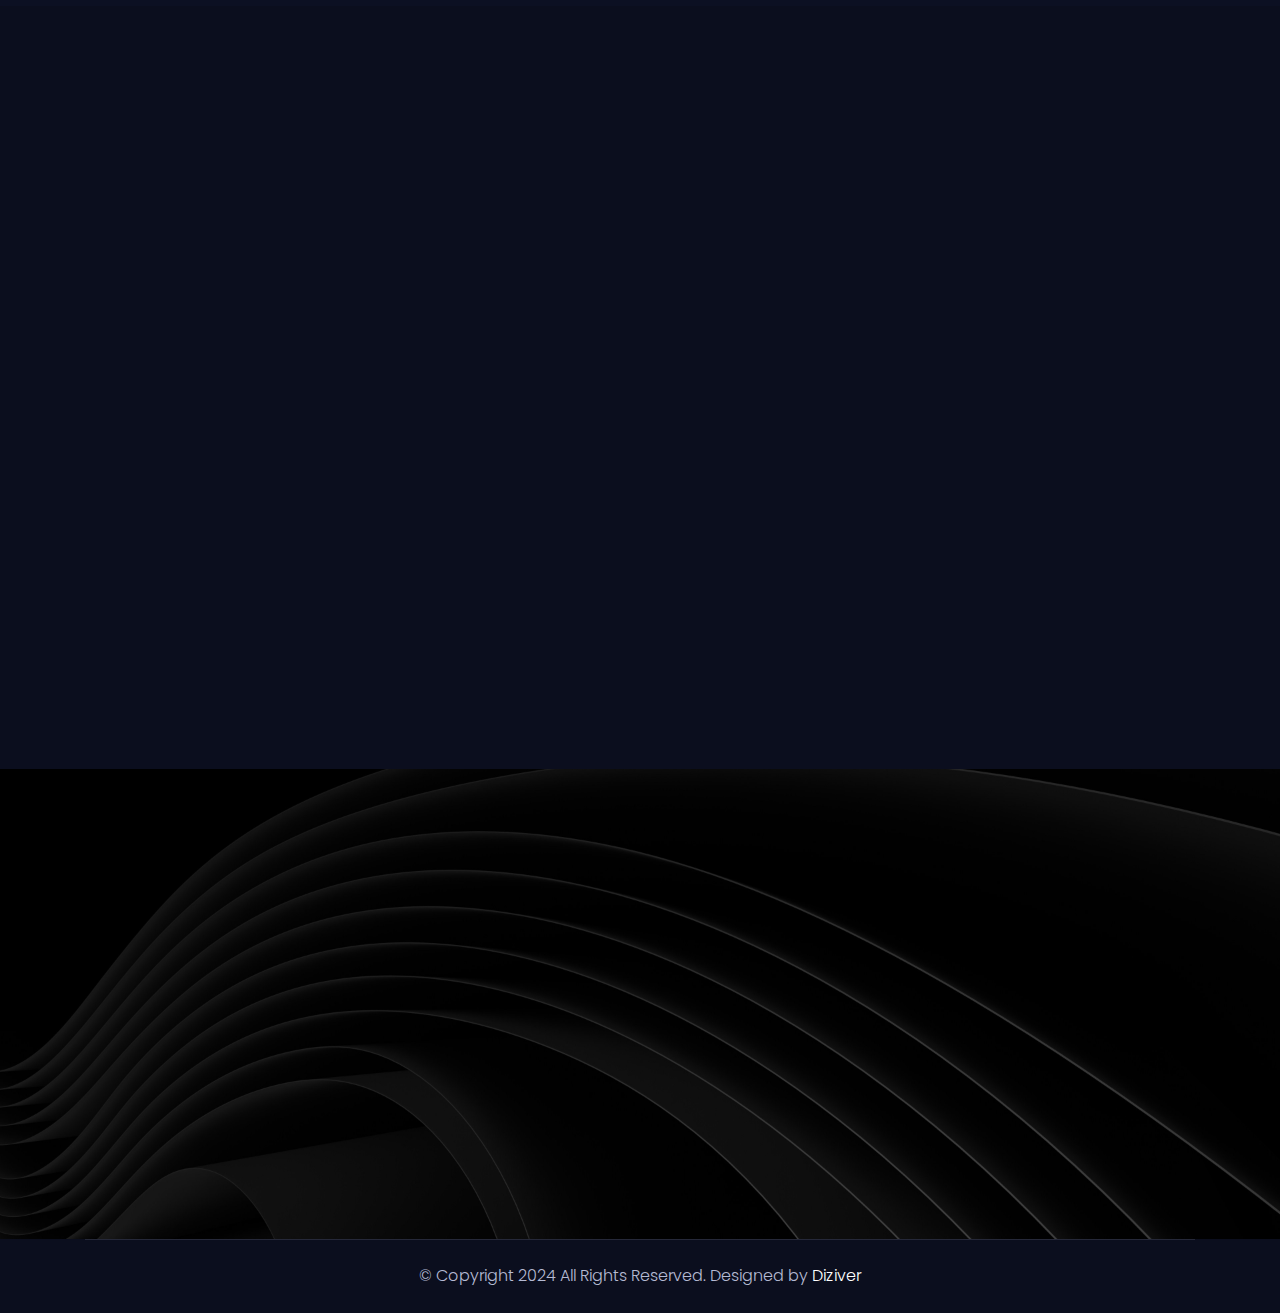
==== commit b8adf2ea: "28th July" ====
--- a/index.html
+++ b/index.html
@@ -33,7 +33,15 @@
 	<![endif]-->
 
 </head>
-
+<!-- Google tag (gtag.js) -->
+<script async src="https://www.googletagmanager.com/gtag/js?id=G-9S9130N6X3"></script>
+<script>
+	window.dataLayer = window.dataLayer || [];
+	function gtag() { dataLayer.push(arguments); }
+	gtag('js', new Date());
+
+	gtag('config', 'G-9S9130N6X3');
+</script>
 <body>
 	<!--[if lt IE 9]>
 		<div class="bg-danger text-center">You are using an <strong>outdated</strong> browser. Please <a href="http://browsehappy.com/" class="color-main">upgrade your browser</a> to improve your experience.</div>
@@ -183,7 +191,7 @@
 			
 
 			<!--Section About-->
-			<section id="about" class="ds s-py-90 s-py-xl-150 c-gutter-50">
+			<section id="about" class="section-about ds s-py-90 s-py-xl-150 c-gutter-50">
 				<div class="container">
 					<div class="row align-center">
 						<div class="col-lg-6">
@@ -218,7 +226,7 @@
 							<section class="cards">
 								<figure class="card">
 									<figcaption class="card_title">	
-											<a href="about.html" class="btn shadow__btn btn-outline-maincolor btn-medium">Know More</a>
+											<a href="about.html" class="btn shadow__btn btn-maincolor btn-medium">Know More</a>
 									</figcaption>
 								</figure>
 							</section>
@@ -685,7 +693,7 @@
 			<section class="ds ms" data-draggable="false" data-scrollwheel="false">
 				<iframe src="https://www.google.com/maps/embed?pb=!1m17!1m12!1m3!1d3888.980459266241!2d77.63896237619923!3d12.90897738378747!2m3!1f0!2f0!3f0!3m2!1i1024!2i768!4f13.1!3m2!1m1!2zMTLCsDU0JzMyLjMiTiA3N8KwMzgnMzcuOCJF!5e0!3m2!1sen!2sin!4v1721152066364!5m2!1sen!2sin" width="100%" height="500px" style="border:none; margin-top: 20%;" loading="lazy" referrerpolicy="no-referrer-when-downgrade"></iframe>
 			</section>
-			<footer class="page_footer ds ms s-py-90 s-pb-lg-60 s-pt-xl-150 s-pb-xl-120">
+			<footer class="section-footer page_footer ds ms s-py-90 s-pb-lg-60 s-pt-xl-150 s-pb-xl-120">
 				<div class="container">
 					<div class="row align-center">
 						<div class="col-xl-5 col-lg-5 text-center text-lg-left animate" data-animation="fadeInUp">
--- a/css/main.css
+++ b/css/main.css
@@ -12,7 +12,7 @@
 
 Accent Colors:
 1: #ca416e
-2: #219bf1
+2: #ca416e
 3: #dd8b20
 4: #20aa2a
 
@@ -268,7 +268,7 @@
 }
 
 a:hover {
-	color: #219bf1;
+	color: #ca416e;
 	text-decoration: none;
 	transition: all 0.15s linear 0s;
 }
@@ -486,7 +486,7 @@
 
 .shadow__btn {
 	background: #ca416e;
-	box-shadow: #219bf1;
+	box-shadow: #ca416e;
 }
 
 .shadow__btn:hover {
@@ -1098,7 +1098,7 @@
 
 .list-styled ul li:before,
 ul.list-styled li:before {
-	color: #219bf1;
+	color: #ca416e;
 	content: "\f00c";
 	font-family: "FontAwesome";
 	font-size: 14px;
@@ -1123,7 +1123,7 @@
 
 .list-num ol li::before,
 ol.list-num li::before {
-	color: #219bf1;
+	color: #ca416e;
 	content: ".0" counter(li);
 	counter-increment: li;
 	left: 2px;
@@ -1849,7 +1849,7 @@
 .ds .tab-content h4,
 .ds .tab-content h5,
 .ds .tab-content h6 {
-	color: #219bf1 !important;
+	color: #ca416e !important;
 }
 
 .ds .nav-tabs .nav-link {
@@ -1907,7 +1907,7 @@
 }
 
 [role="tablist"] .card .card-header a {
-	color: #219bf1;
+	color: #ca416e;
 	display: block;
 	font-family: "El Messiri", sans-serif;
 	font-size: 20px;
@@ -1937,7 +1937,7 @@
 }
 
 [role="tablist"] .card .card-header a.collapsed:hover {
-	color: #219bf1;
+	color: #ca416e;
 }
 
 [role="tablist"] .card .card-header a.collapsed:after {
@@ -1974,7 +1974,7 @@
 }
 
 .ds [role="tablist"] .card .card-header a:hover {
-	color: #219bf1;
+	color: #ca416e;
 }
 
 .ds [role="tablist"] .card .card-header a:after {
@@ -2104,7 +2104,7 @@
 }
 
 .modal_login_form .remove:hover {
-	color: #219bf1;
+	color: #ca416e;
 }
 
 @media (max-width: 1199px) {
@@ -2274,7 +2274,7 @@
 .embed-placeholder:after,
 .photoswipe-link-button:after {
 	border: 1px solid rgba(255, 255, 255, 0.6);
-	color: #219bf1;
+	color: #ca416e;
 	content: "\f0da";
 	font-family: "FontAwesome";
 	font-size: 22px;
@@ -2326,7 +2326,7 @@
 }
 
 .alert-info {
-	background-color: #219bf1;
+	background-color: #ca416e;
 	color: #fff;
 }
 
@@ -2466,7 +2466,7 @@
 }
 
 .progress.donate-progress .progress-bar span {
-	border: 2px solid #219bf1;
+	border: 2px solid #ca416e;
 	display: inline-block;
 	line-height: 1;
 	padding: 5px;
@@ -2477,7 +2477,7 @@
 
 .progress.donate-progress .progress-bar span::before {
 	border: 3px solid transparent;
-	border-top: 3px solid #219bf1;
+	border-top: 3px solid #ca416e;
 	content: "";
 	left: 50%;
 	position: absolute;
@@ -2490,7 +2490,7 @@
 }
 
 .progress-title {
-	color: #219bf1;
+	color: #ca416e;
 	font-family: "Poppins", sans-serif;
 	font-size: 16px;
 	font-weight: 500;
@@ -8815,7 +8815,7 @@
 }
 
 .s-overlay.cs.cs2:before {
-	background-color: #219bf1;
+	background-color: #ca416e;
 }
 
 .s-overlay.cs.cs3:before {
@@ -8933,14 +8933,14 @@
 
 .gradient-background:before {
 	background: #ca416e;
-	background: linear-gradient(to right, #ca416e 0%, #219bf1 100%);
+	background: linear-gradient(to right, #ca416e 0%, #ca416e 100%);
 	filter: progid:DXImageTransform.Microsoft.gradient(startColorstr="$colorMain", endColorstr="$colorMain2", GradientType=1);
 }
 
 .gradientvertical-background:before {
 	background: #ca416e;
 	/* Old browsers */
-	background: linear-gradient(to bottom, #ca416e 0%, #219bf1 100%);
+	background: linear-gradient(to bottom, #ca416e 0%, #ca416e 100%);
 	filter: progid:DXImageTransform.Microsoft.gradient(startColorstr="$colorMain", endColorstr="$colorMain2", GradientType=0);
 }
 
@@ -9480,7 +9480,7 @@
 }
 
 .item-meta a:hover {
-	color: #219bf1;
+	color: #ca416e;
 }
 
 .item-meta i {
@@ -9680,7 +9680,7 @@
 }
 
 .btn-link:hover {
-	color: #219bf1;
+	color: #ca416e;
 }
 
 .service-layout-3.ls .btn-booking,
@@ -9847,8 +9847,8 @@
 }
 
 .btn-maincolor2 {
-	background-color: #219bf1;
-	border-color: #219bf1;
+	background-color: #ca416e;
+	border-color: #ca416e;
 }
 
 .btn-maincolor2:hover {
@@ -9922,11 +9922,11 @@
 }
 
 .btn-outline-maincolor2 {
-	border-color: #219bf1;
+	border-color: #ca416e;
 }
 
 .btn-outline-maincolor2:hover {
-	background-color: #219bf1;
+	background-color: #ca416e;
 }
 
 .btn-outline-maincolor3 {
@@ -10090,12 +10090,12 @@
 
 .corner.cs.cs2.corner-mirror:before,
 .corner.cs.cs2:after {
-	border-bottom-color: #219bf1;
-	border-top-color: #219bf1;
+	border-bottom-color: #ca416e;
+	border-top-color: #ca416e;
 }
 
 .corner.cs.cs2.corner-inverse:after {
-	border-bottom-color: #219bf1;
+	border-bottom-color: #ca416e;
 }
 
 .corner.cs.cs3.corner-mirror:before,
@@ -10140,7 +10140,7 @@
 .ls h4 a:hover,
 .ls h5 a:hover,
 .ls h6 a:hover {
-	color: #219bf1;
+	color: #ca416e;
 }
 
 .ls .btn-maincolor:hover,
@@ -10413,7 +10413,7 @@
 
 .ds blockquote footer,
 .ds .blockquote footer {
-	color: #219bf1;
+	color: #ca416e;
 }
 
 .ds pre {
@@ -10434,7 +10434,7 @@
 }
 
 .ds .color-main2 {
-	color: #219bf1;
+	color: #ca416e;
 }
 
 .ds .color-dark,
@@ -10452,7 +10452,7 @@
 }
 
 .ds .links-maincolor2 a {
-	color: #219bf1;
+	color: #ca416e;
 }
 
 .ds .links-maincolor2 a:hover {
@@ -10664,7 +10664,7 @@
 }
 
 .ds .widget_shopping_cart li a + a {
-	color: #219bf1;
+	color: #ca416e;
 }
 
 .ds .widget_shopping_cart li a + a:hover {
@@ -10819,7 +10819,7 @@
 ** Color Background Section - .cs
 */
 .cs.cs2 {
-	background-color: #219bf1;
+	background-color: #ca416e;
 }
 
 .cs.cs2 .color-main {
@@ -11416,12 +11416,12 @@
 }
 
 .color-main2 {
-	border-color: #219bf1;
-	color: #219bf1 !important;
+	border-color: #ca416e;
+	color: #ca416e !important;
 }
 
 .color-main2 a i {
-	color: #219bf1 !important;
+	color: #ca416e !important;
 	transition: all .3s ease-in-out;
 }
 
@@ -11487,7 +11487,7 @@
 }
 
 .links-maincolor2 a {
-	color: #219bf1;
+	color: #ca416e;
 }
 
 .links-maincolor3 a {
@@ -11515,7 +11515,7 @@
 }
 
 .bg-maincolor2 {
-	background-color: #219bf1;
+	background-color: #ca416e;
 }
 
 .bg-maincolor3 {
@@ -13863,18 +13863,20 @@
 
 .ds .corner-box {
 	border-color: #252839;
+	
 }
 
 .ds .corner-box:before,
 .ds .corner-box:after,
 .ds .corner-box .item-content:before,
 .ds .corner-box .item-content:after {
-	border-color: #fff;
+	border-color: #ca416e;
 }
 
 .corner-box {
-	border: 1px solid #e1e1e1;
+	border: 5px solid #ca416e;
 	position: relative;
+	border-radius: 30px;
 }
 
 .corner-box:before,
@@ -13884,32 +13886,33 @@
 	border-color: #0c1023;
 	border-style: solid;
 	content: "";
-	height: 10px;
+	height: 20px;
 	position: absolute;
-	transition: all .4s ease-in-out;
-	width: 10px;
+	transition: all .8s ease-in-out;
+	width: 20px;
+	border-radius: 30px;
 }
 
 .corner-box:before {
-	border-width: 1px 0 0 1px;
+	border-width: 2px 0 0 2px;
 	left: 0;
 	top: 0;
 }
 
 .corner-box:after {
-	border-width: 1px 1px 0 0;
+	border-width: 2px 2px 0 0;
 	right: 0;
 	top: 0;
 }
 
 .corner-box .item-content:before {
-	border-width: 0 1px 1px 0;
+	border-width: 0 2px 2px 0;
 	bottom: 0;
 	right: 0;
 }
 
 .corner-box .item-content:after {
-	border-width: 0 0 1px 1px;
+	border-width: 0 0 2px 2px;
 	bottom: 0;
 	left: 0;
 }
@@ -13918,8 +13921,9 @@
 .corner-box:hover .item-content:before,
 .corner-box:hover:after,
 .corner-box:hover .item-content:after {
-	height: 20px;
-	width: 20px;
+	height: 100%;
+	width: 100%;
+	border-radius: 30px;
 }
 
 @keyframes rotating {
@@ -14116,7 +14120,7 @@
 .icon-box h4,
 .icon-box h5,
 .icon-box h6 {
-	color: #219bf1;
+	color: #ca416e;
 }
 
 .c-bordered .icon-box {
@@ -14612,7 +14616,7 @@
 }
 
 .price-layout-1 .plan-name h3 {
-	color: #219bf1;
+	color: #ca416e;
 	font-size: 40px;
 	letter-spacing: normal;
 }
@@ -15104,7 +15108,7 @@
 }
 
 .filters .active {
-	color: #219bf1;
+	color: #ca416e;
 }
 
 @media (min-width: 992px) {
@@ -15338,7 +15342,7 @@
 }
 
 .shortcode-simple-counter .counter-wrap span {
-	color: #219bf1;
+	color: #ca416e;
 	font-family: "El Messiri", sans-serif;
 	font-size: 50px;
 	line-height: 40px;
@@ -15393,7 +15397,7 @@
 }
 
 .ds .shortcode-simple-counter .counter-size {
-	color: #219bf1;
+	color: #ca416e;
 }
 
 .ds .shortcode-simple-counter .counter-text {
@@ -15474,7 +15478,7 @@
 
 .page_footer .widget > h3,
 .page_footer .widget .widget-title {
-	color: #219bf1;
+	color: #ca416e;
 	font-size: 20px;
 	margin-bottom: 35px;
 }
@@ -15724,7 +15728,7 @@
 .widget_popular_entries a:not(.btn),
 .widget_recent_posts a:not(.btn),
 .widget_posts_2cols a:not(.btn) {
-	color: #219bf1;
+	color: #ca416e;
 }
 
 .widget_popular_entries a:not(.btn):hover,
@@ -15801,7 +15805,7 @@
 .widget_search button:before,
 .widget_mailchimp button:not(.btn):before,
 .widget_product_search form:before {
-	color: #219bf1;
+	color: #ca416e;
 	content: "\f002";
 	font-family: "FontAwesome";
 	font-size: 14px;
@@ -16124,7 +16128,7 @@
 }
 
 .ds .widget_calendar tbody a:not(.btn) {
-	color: #219bf1;
+	color: #ca416e;
 }
 
 .widget_calendar table {
@@ -16316,7 +16320,7 @@
 }
 
 .widget_tag_cloud a {
-	border: 1px solid #219bf1;
+	border: 1px solid #ca416e;
 	border-radius: 0;
 	color: #b5bad3 !important;
 	display: inline-block;
@@ -16330,7 +16334,7 @@
 
 .widget_tag_cloud a:hover {
 	background-color: #0d81d2;
-	border-color: #219bf1;
+	border-color: #ca416e;
 	color: #fff;
 }
 
@@ -19365,7 +19369,7 @@
 
 	.sf-menu ul a:hover,
 	.sf-menu ul li.active > a {
-		color: #219bf1;
+		color: #ca416e;
 	}
 	/* third level */
 	.sf-menu ul ul {
@@ -19591,7 +19595,7 @@
 	}
 
 	.top-nav .sf-menu a:hover {
-		color: #219bf1;
+		color: #ca416e;
 	}
 
 	.sf-menu ul {
@@ -19605,7 +19609,7 @@
 	}
 
 	.sf-menu ul li a:before {
-		background-color: #219bf1;
+		background-color: #ca416e;
 		border-radius: 50%;
 		bottom: 3px;
 		content: "";
@@ -19803,7 +19807,7 @@
 }
 
 .menu-click li.active > a {
-	color: #219bf1;
+	color: #ca416e;
 }
 
 .menu-click ul {
@@ -20915,7 +20919,7 @@
 }
 
 .page_slider .intro_featured_word {
-	color: #219bf1;
+	color: #ca416e;
 	padding-bottom: 41px;
 	position: relative;
 }
@@ -20986,7 +20990,7 @@
 
 @media (min-width: 1199px) {
 	.page_slider .intro_featured_word {
-		color: #219bf1;
+		color: #ca416e;
 		font-size: 110px;
 		font-weight: bold;
 		white-space: nowrap;
@@ -21530,7 +21534,7 @@
 }
 
 .ds .entry-meta a:hover {
-	color: #219bf1;
+	color: #ca416e;
 }
 
 .entry-footer {
@@ -22038,7 +22042,7 @@
 }
 
 .comment-body .comment-author .time a:hover {
-	color: #219bf1;
+	color: #ca416e;
 }
 
 .comment-body ol,
@@ -22221,7 +22225,7 @@
 }
 
 .format-chat .entry-content p:nth-child(odd) strong {
-	color: #219bf1;
+	color: #ca416e;
 }
 
 .format-quote {
@@ -22370,7 +22374,7 @@
 }
 
 .image-navigation .display_table a:hover {
-	color: #219bf1;
+	color: #ca416e;
 }
 
 .image-navigation .display_table a div {
@@ -22632,7 +22636,7 @@
 
 .page_title h1,
 .page_title h2 {
-	color: #219bf1;
+	color: #ca416e;
 	font-size: 40px;
 	line-height: 1;
 	margin-bottom: 0.4em;
@@ -22980,8 +22984,28 @@
 	background: url("../images/bg-section-home.jpg") no-repeat center/cover;
 }
 
+.section-about {
+	background: url("../images/bg-section-about.jpg") no-repeat center/cover;
+}
+
+.section-ourservices {
+	background: url("../images/bg-section-ourservices.jpg") no-repeat center/cover;
+}
+
+.section-aboutusbg {
+	background: url("../images/bg-section-aboutusbg.jpg") no-repeat center/cover;
+}
+
+.section-contactusbg {
+	background: url("../images/bg-section-contactusbg.jpg") no-repeat center/cover;
+}
+
+.section-footer {
+	background: url("../images/bg-section-footer.jpg") no-repeat center/cover;
+}
+
 .section-form {
-	background: url("../images/bg-section-form.jpg") no-repeat center/cover;
+	background: url("../images/bg-section-form.png") no-repeat center/cover;
 }
 
 @media (max-width: 1199px) {
@@ -23024,7 +23048,7 @@
 }
 
 .features-section {
-	background: url("../images/bg-section-features.jpg") no-repeat center/cover;
+	background: url("../images/bg-section-about.jpg") no-repeat center/cover;
 }
 
 .section-shop {
@@ -23463,9 +23487,9 @@
 
 
 .color-main20 {
-	border-color: #219bf1;
+	border-color: #ca416e;
 	color: #ca416e !important;
-	font-size: 100px;
+	font-size: 90px;
 }
 
 .horoscope-image:hover {
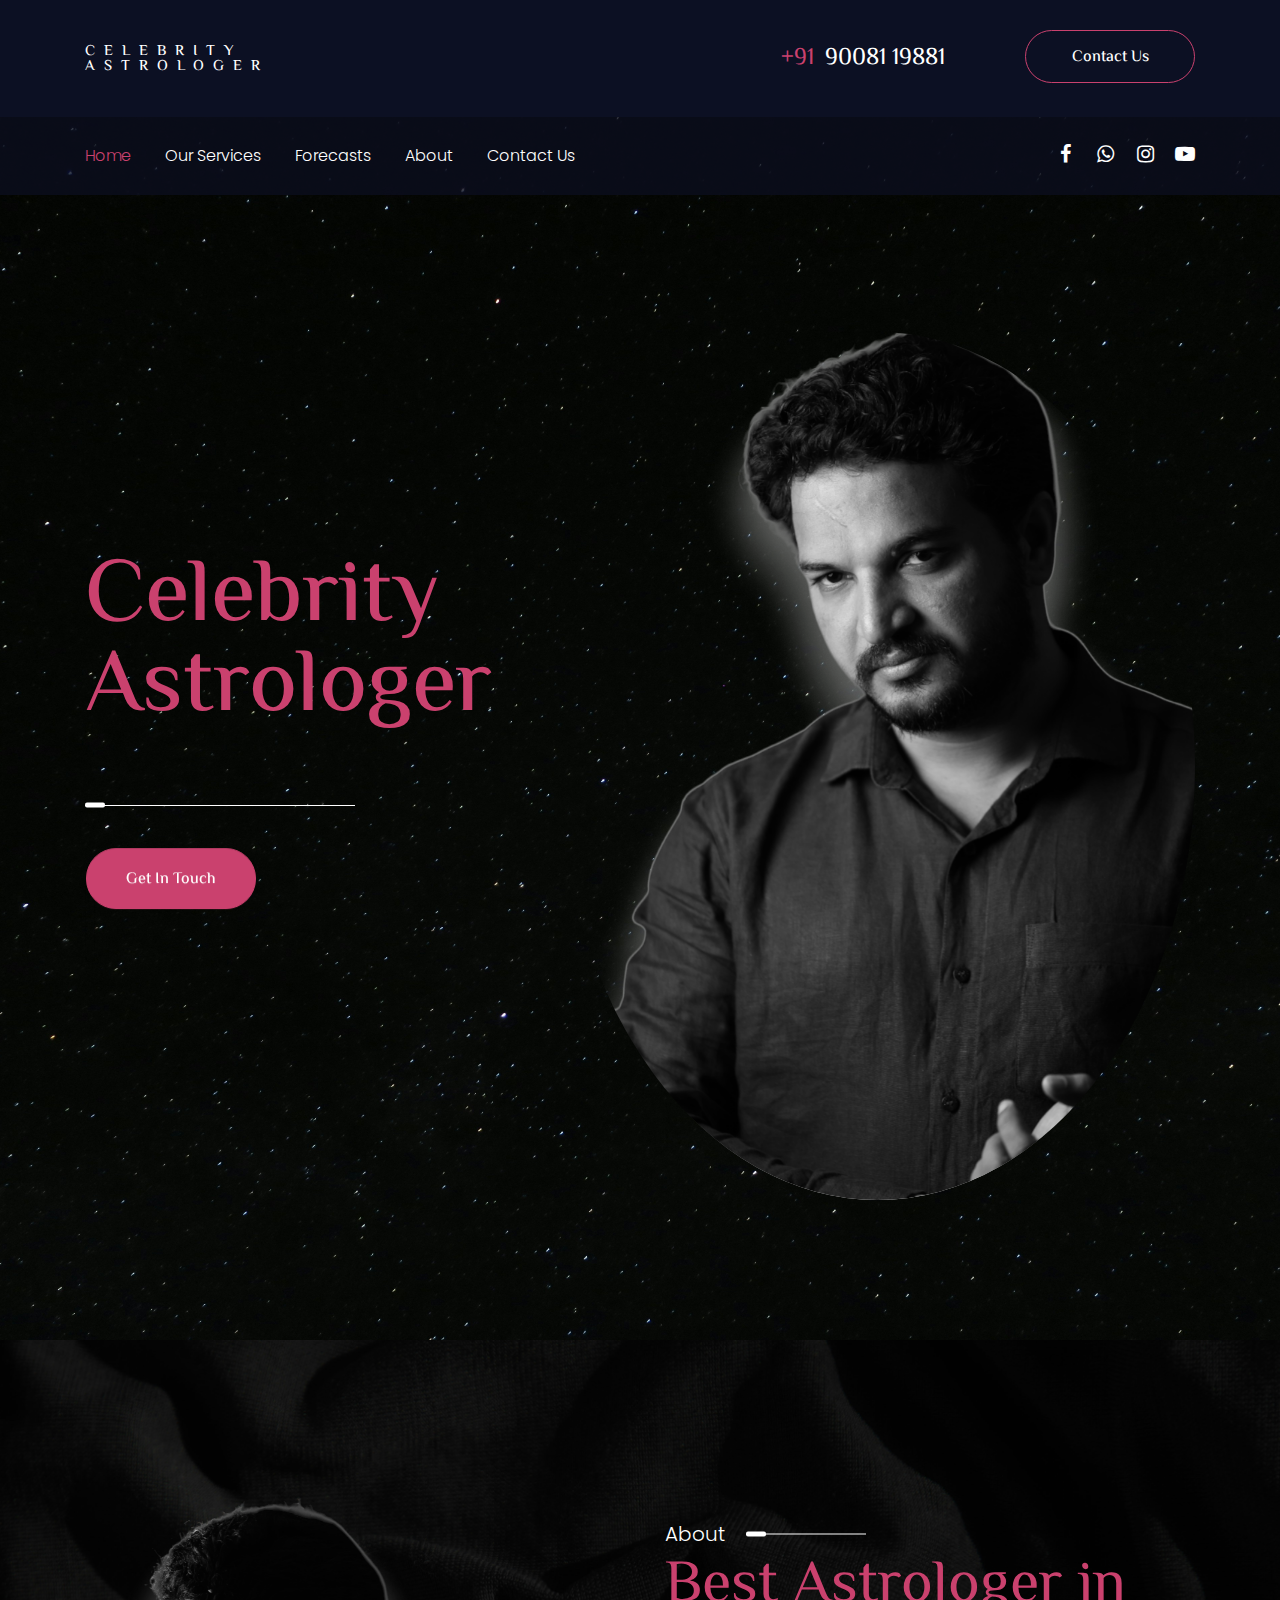
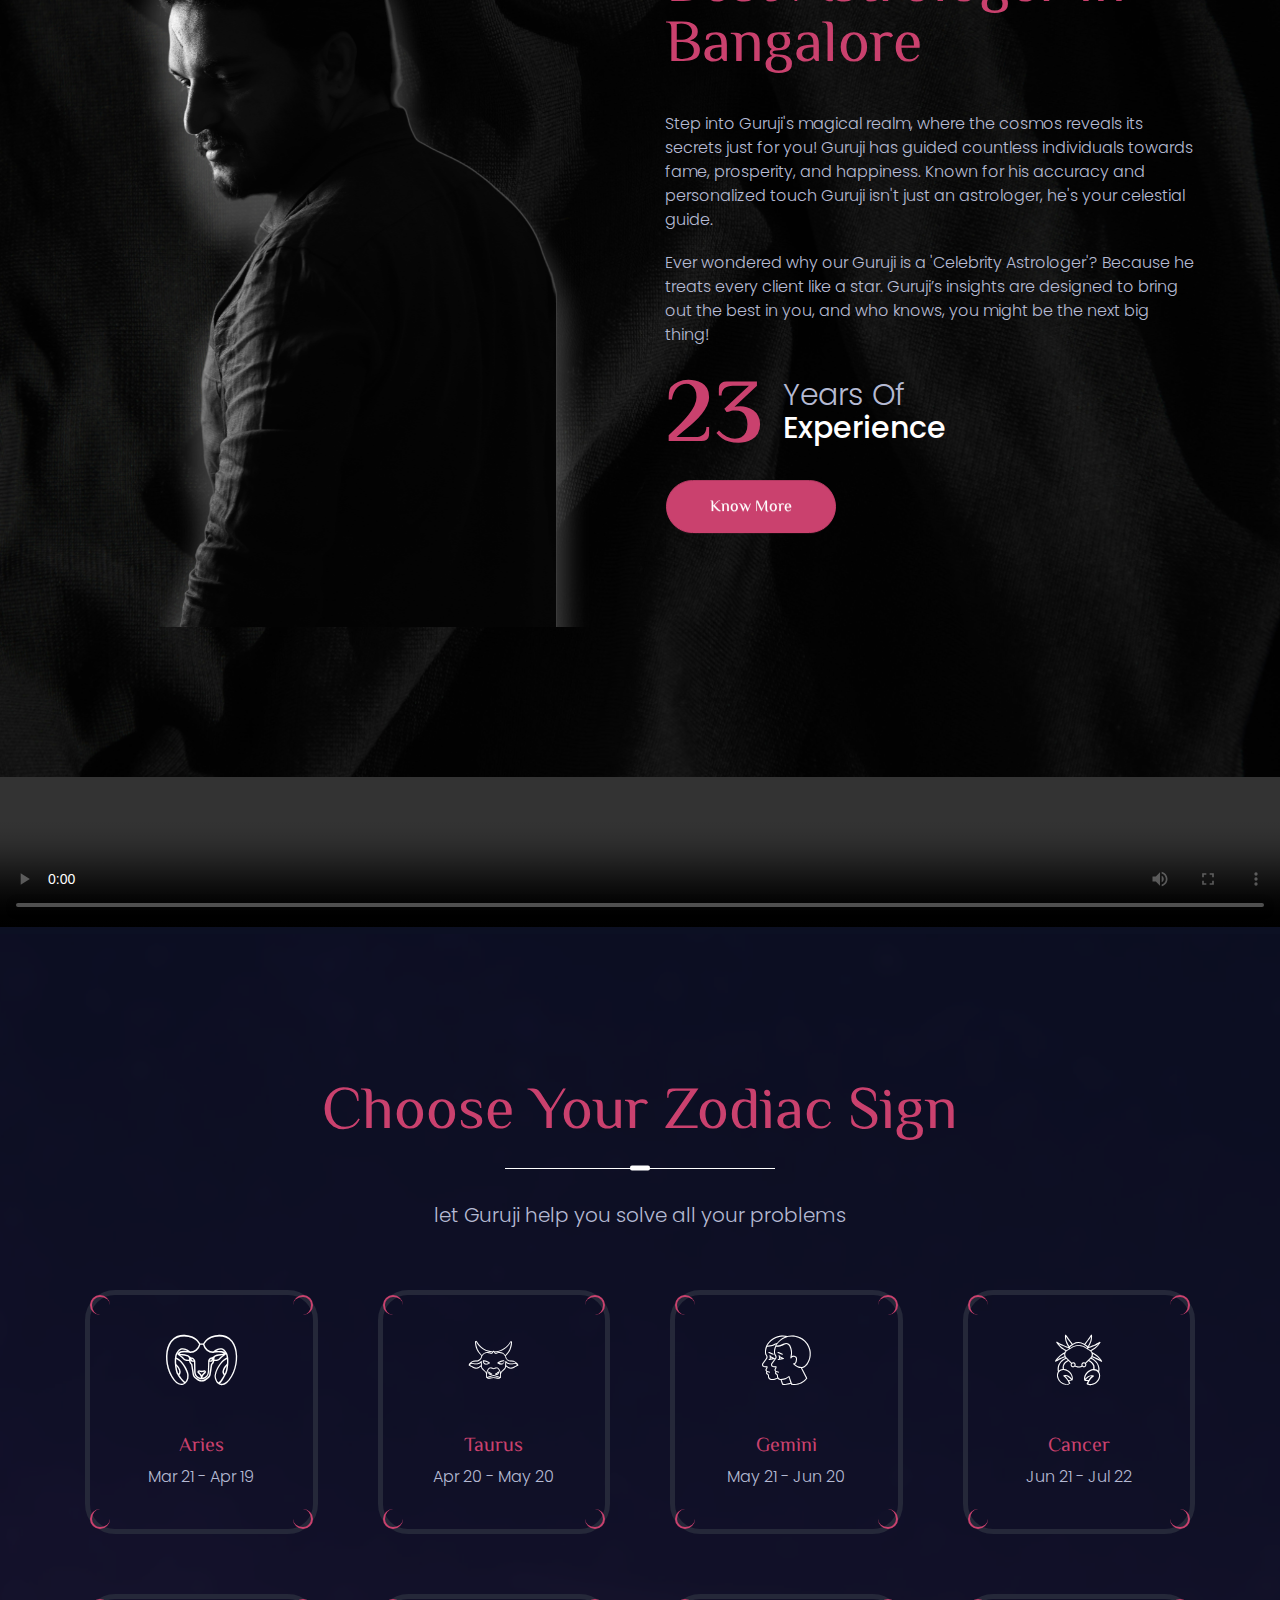
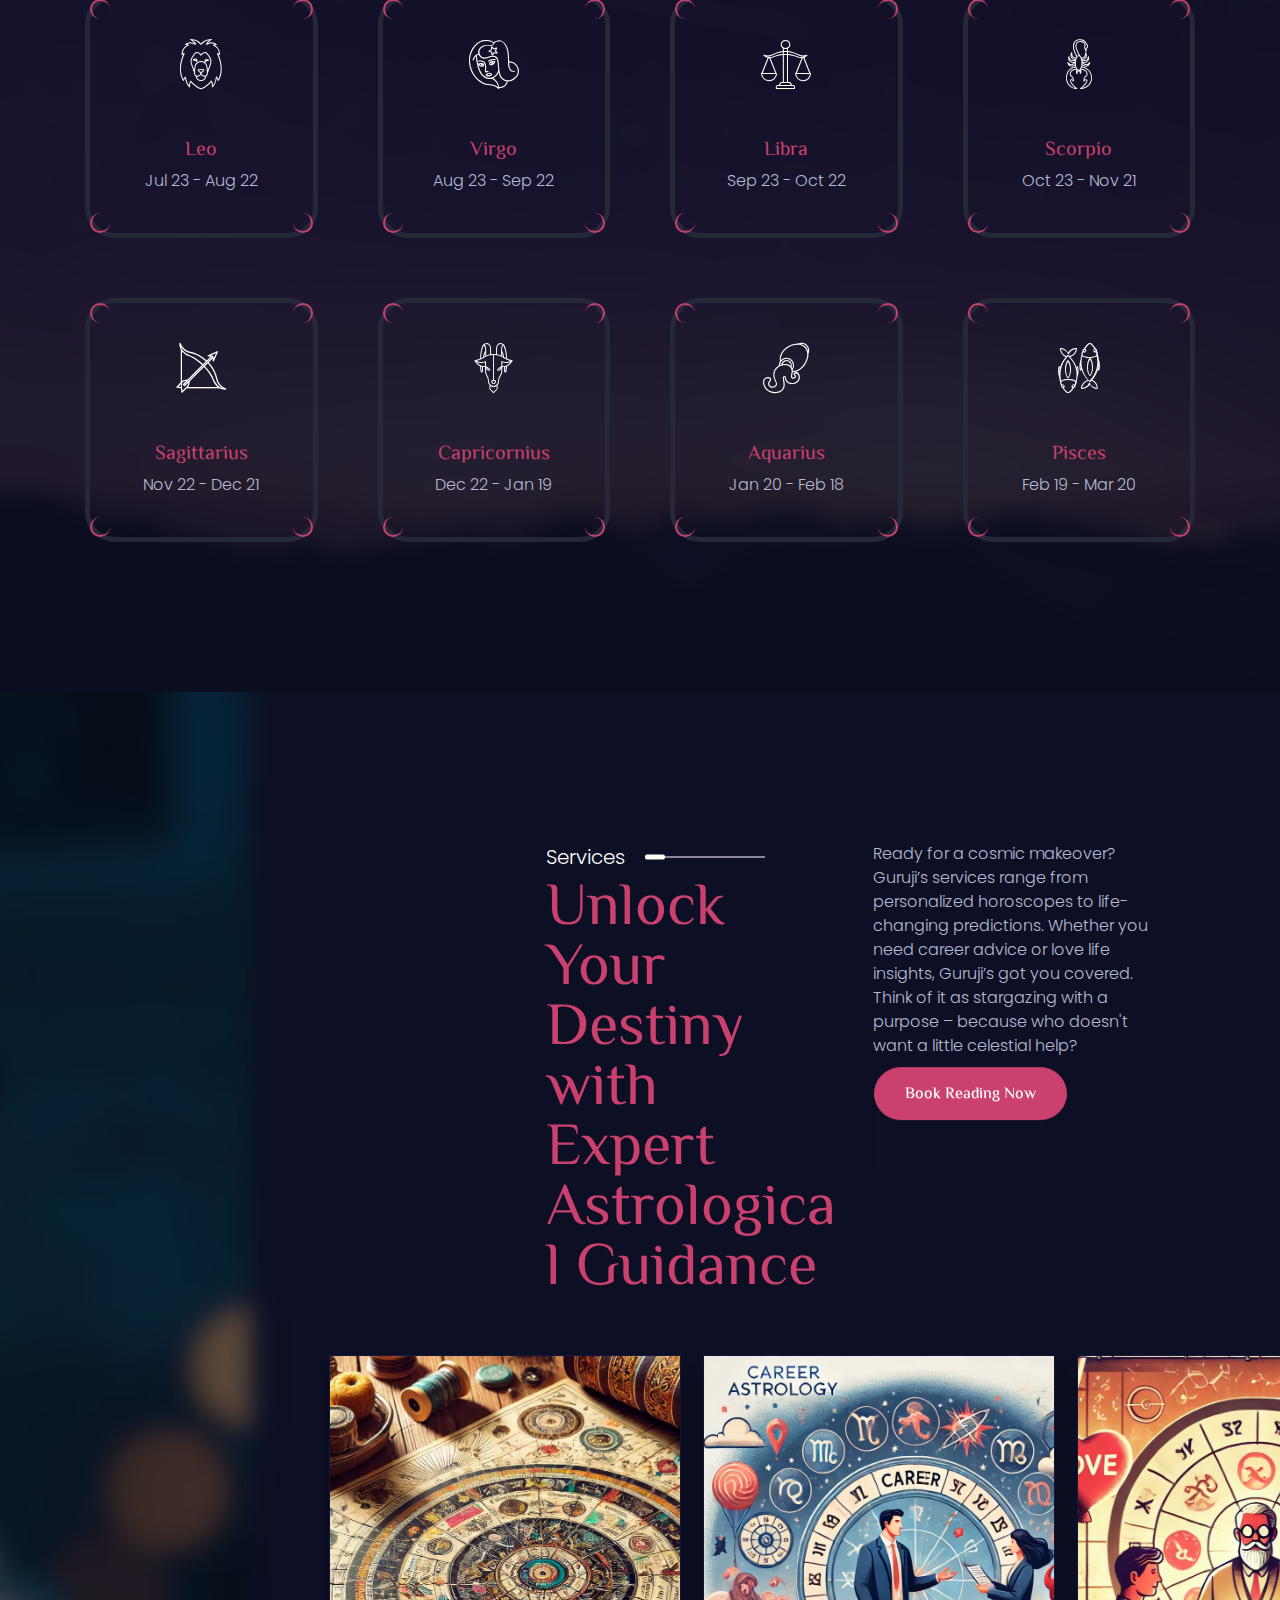
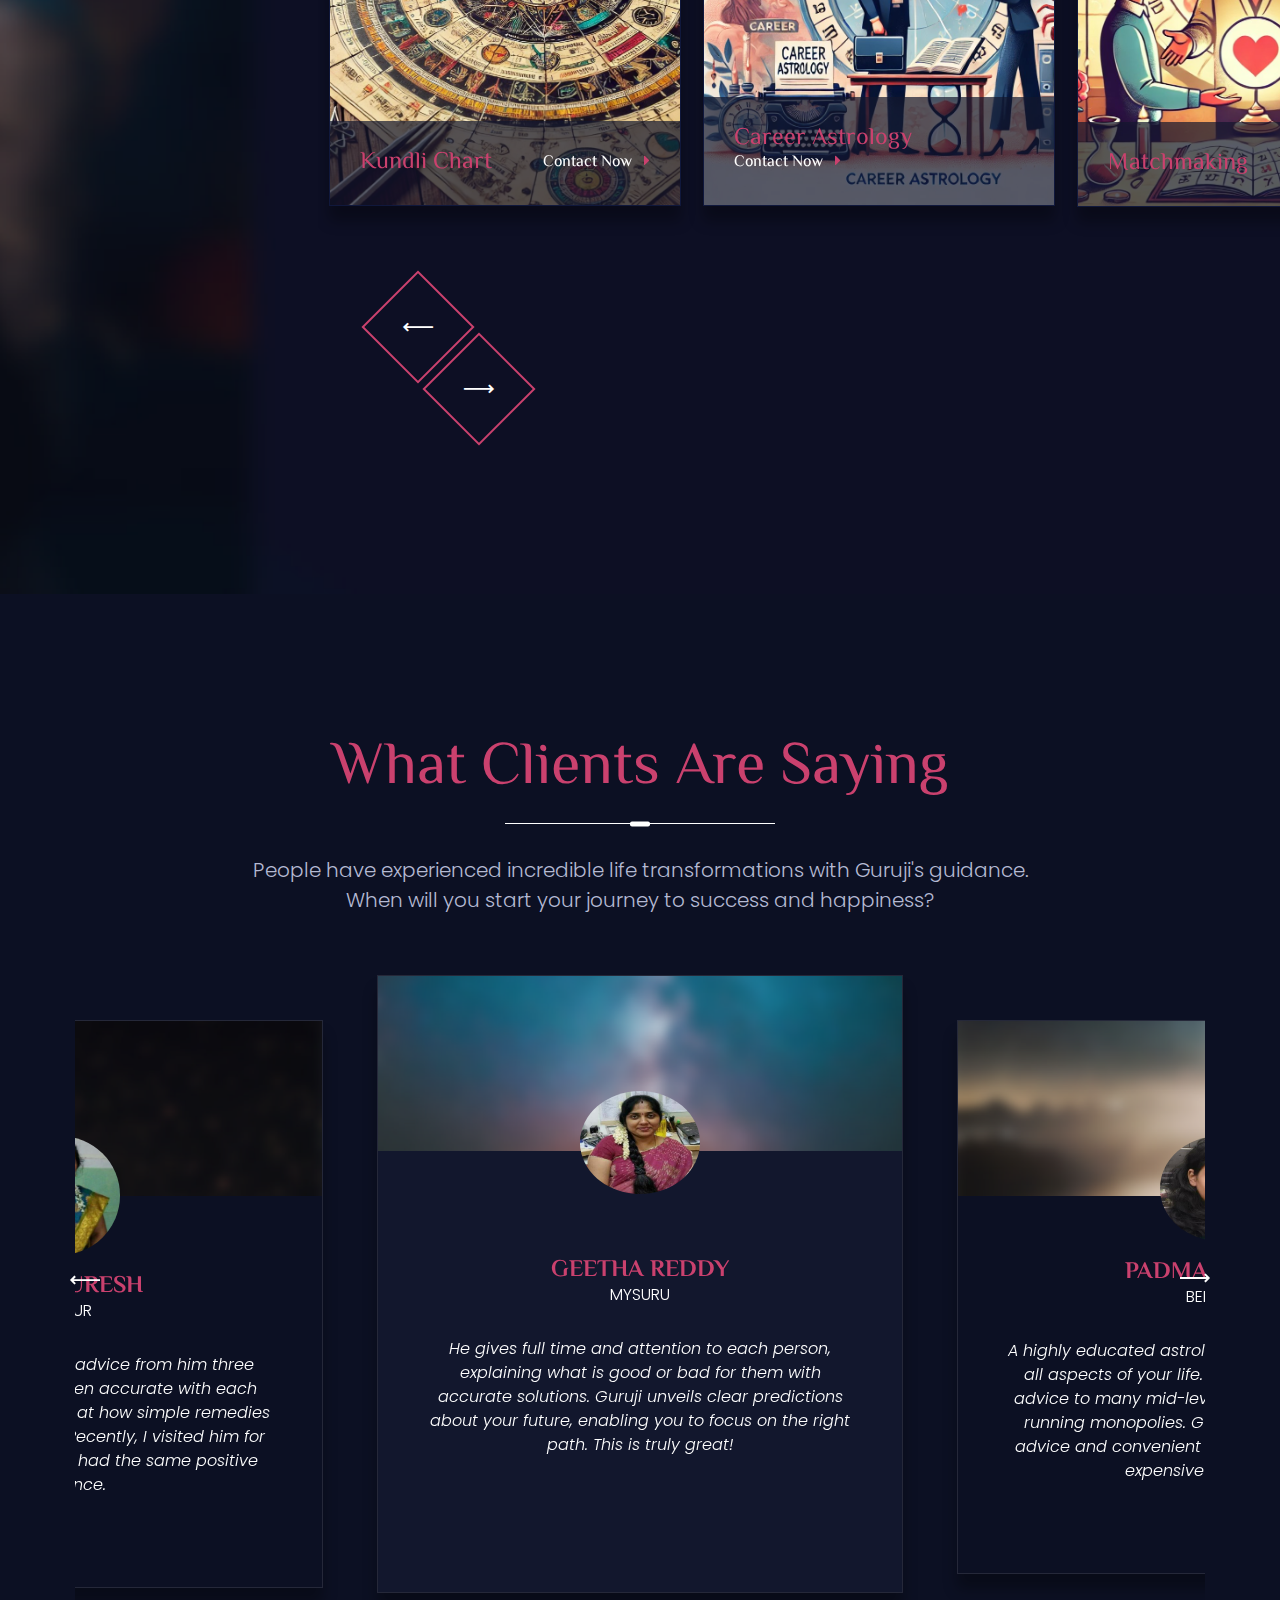
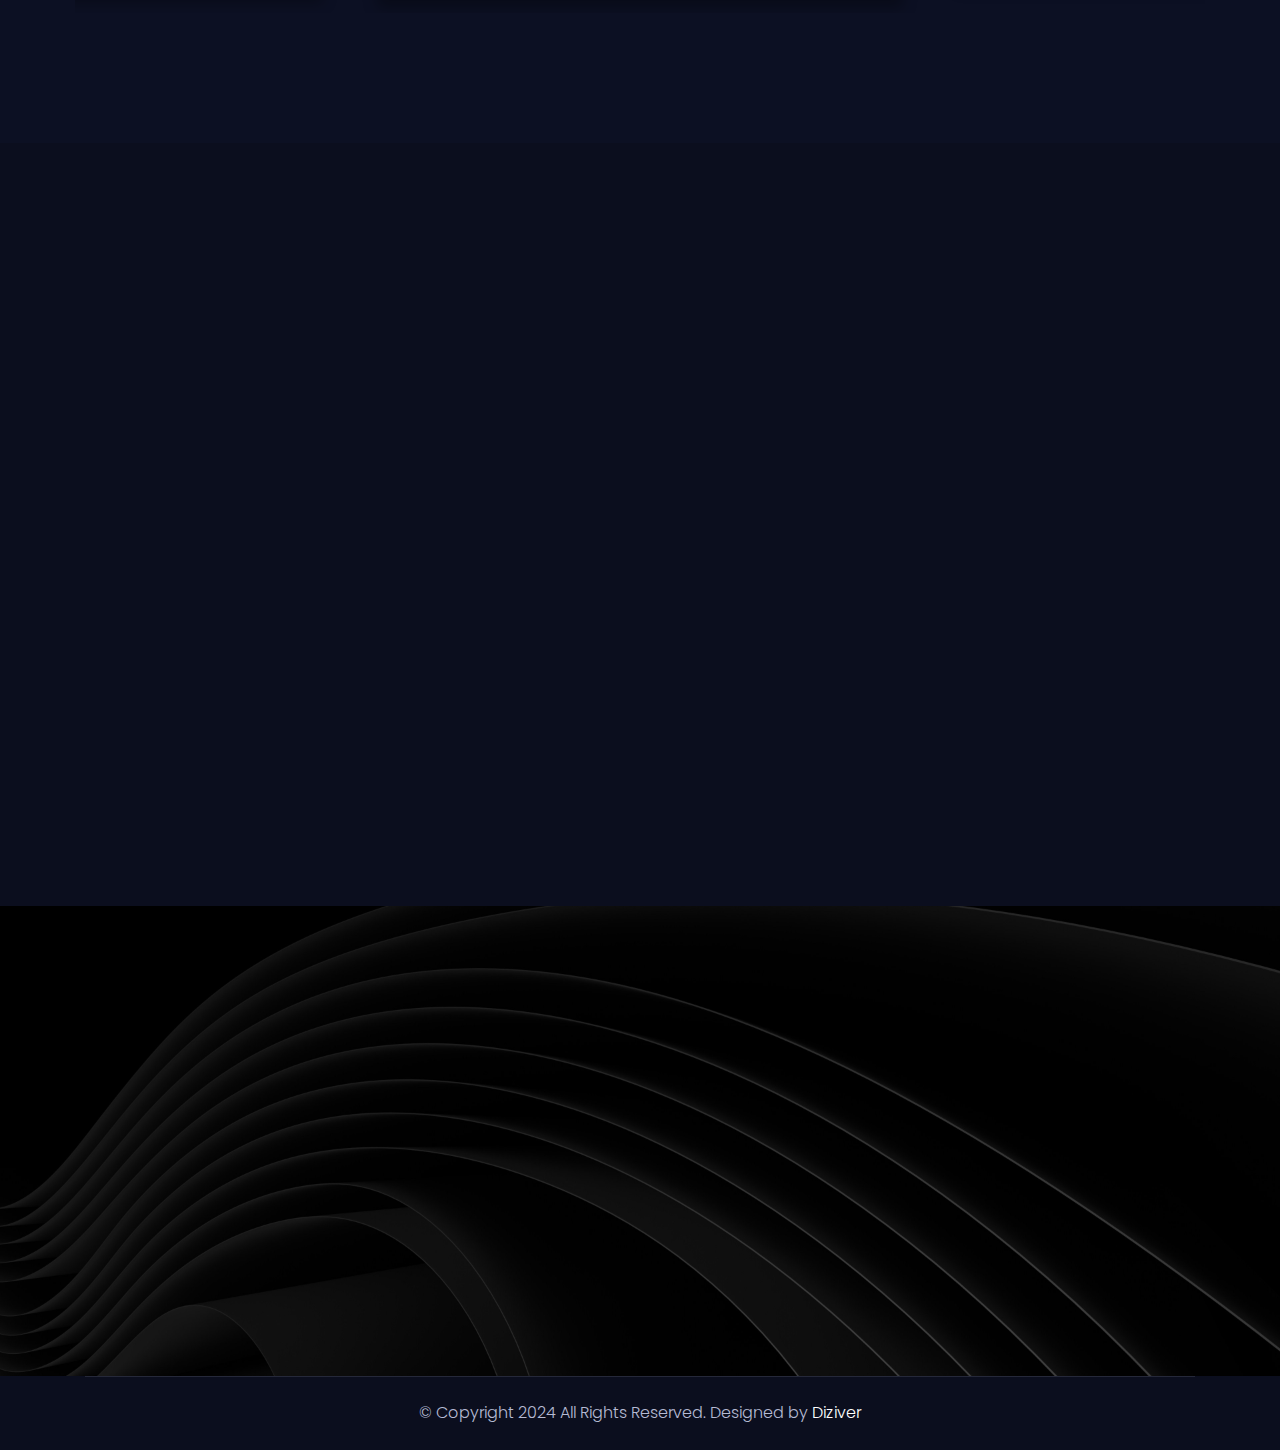
==== commit fab9b2a6: "27 july" ====
--- a/index.html
+++ b/index.html
@@ -51,20 +51,7 @@
 		<div class="preloader_image pulse"></div>
 	</div>
 
-	<!-- search modal -->
-	<div class="modal" tabindex="-1" role="dialog" aria-labelledby="search_modal" id="search_modal">
-		<button type="button" class="close" data-dismiss="modal" aria-label="Close">
-			<span aria-hidden="true">&times;</span>
-		</button>
-		<div class="widget widget_search">
-			<form method="get" class="searchform search-form" action="/">
-				<div class="form-group">
-					<input type="text" value="" name="search" class="form-control" placeholder="Search keyword" id="modal-search-input">
-				</div>
-				<button type="submit" class="btn">Search</button>
-			</form>
-		</div>
-	</div>
+	
 
 	<!-- wrappers for visual page editor and boxed version of template -->
 	<div id="canvas">
@@ -182,7 +169,7 @@
 						<div class="col-lg-6 col-xl-7 order-lg-2 order-1 text-center text-lg-right">
 							<!-- <img class="horoscope-image" src="images/horoscope.png" alt="img"> -->
 							<!-- <img class="guruji-image" src="images2/guruji.png" alt="img"> -->
-							<img class="guruji-image" src="images2/6cpy.png" alt="Hero Image">
+							<img class="guruji-image" src="images2/guruji3.png" alt="Hero Image">
 						</div>
 					</div>
 				</div>
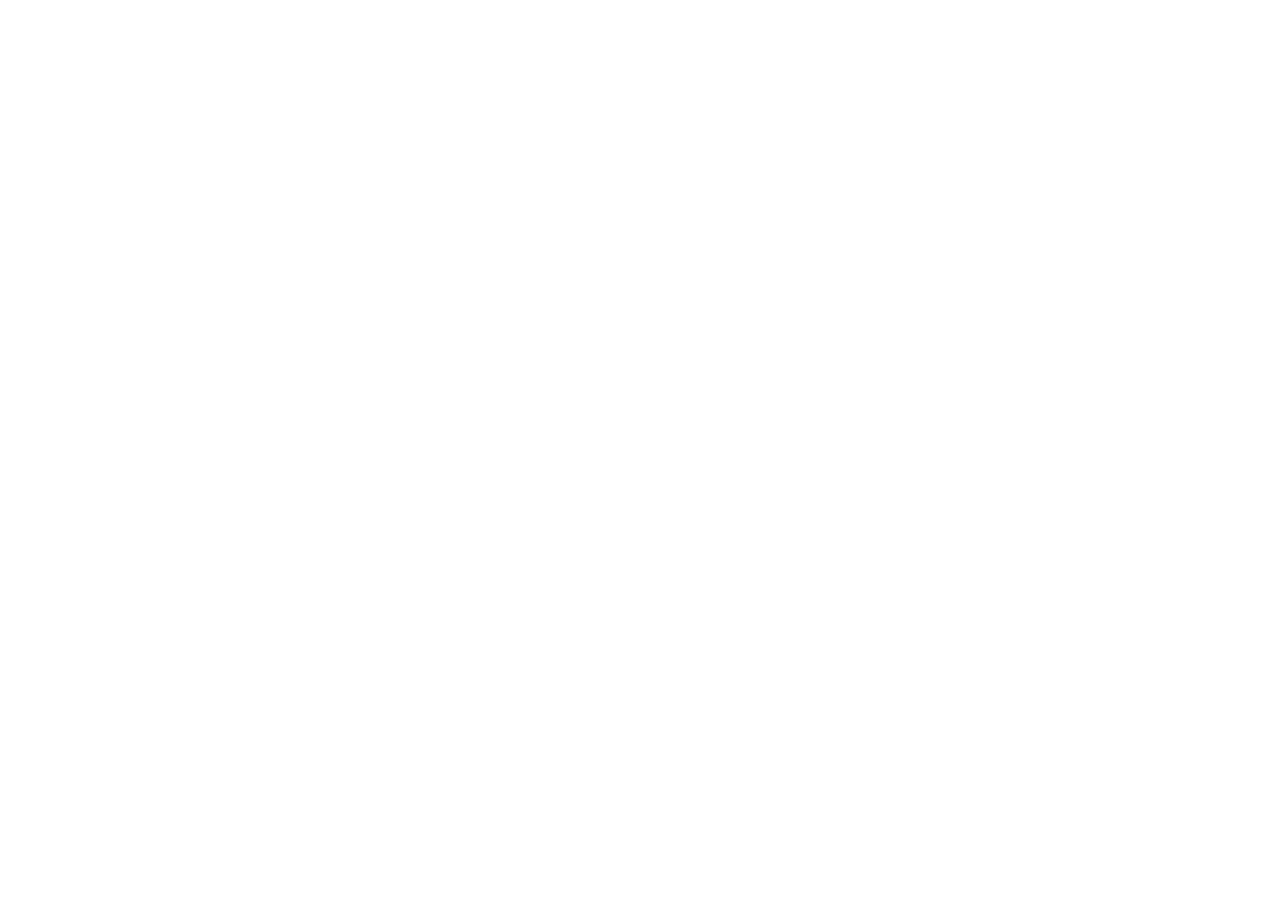
==== commit a1815e4c: "2nd" ====
--- a/index.html
+++ b/index.html
@@ -7,14 +7,18 @@
 <!--<![endif]-->
 
 <head>
-	<title>Best Astrologer in Bangalore</title>
+	<title>Home | Celebrity Astrologer</title>
 	<link rel="icon" href="images2/astro.png">
 	<meta charset="utf-8">
 	<!--[if IE]>
 		<meta http-equiv="X-UA-Compatible" content="IE=edge">
 	<![endif]-->
-	<meta name="description" content="">
+	<meta name="description" content="Welcome to the cosmic world of Celebrity Astrologer. Discover the insights of your life through personalized astrological services and uncover your destiny with expert guidance.">
+	<meta name="keywords" content="Celebrity Astrologer, services, professional solutions, tailored services, forecast, Best Astrologer in Bangalore">
+	<meta name="robots" content="index, follow">
+	<meta name="googlebot" content="index, follow">
 	<meta name="viewport" content="width=device-width, initial-scale=1, shrink-to-fit=no">
+	<meta http-equiv="refresh" content="0; url=https://celebrityastrologer.in/">
 
 	<!-- Place favicon.ico and apple-touch-icon.png in the root directory -->
 
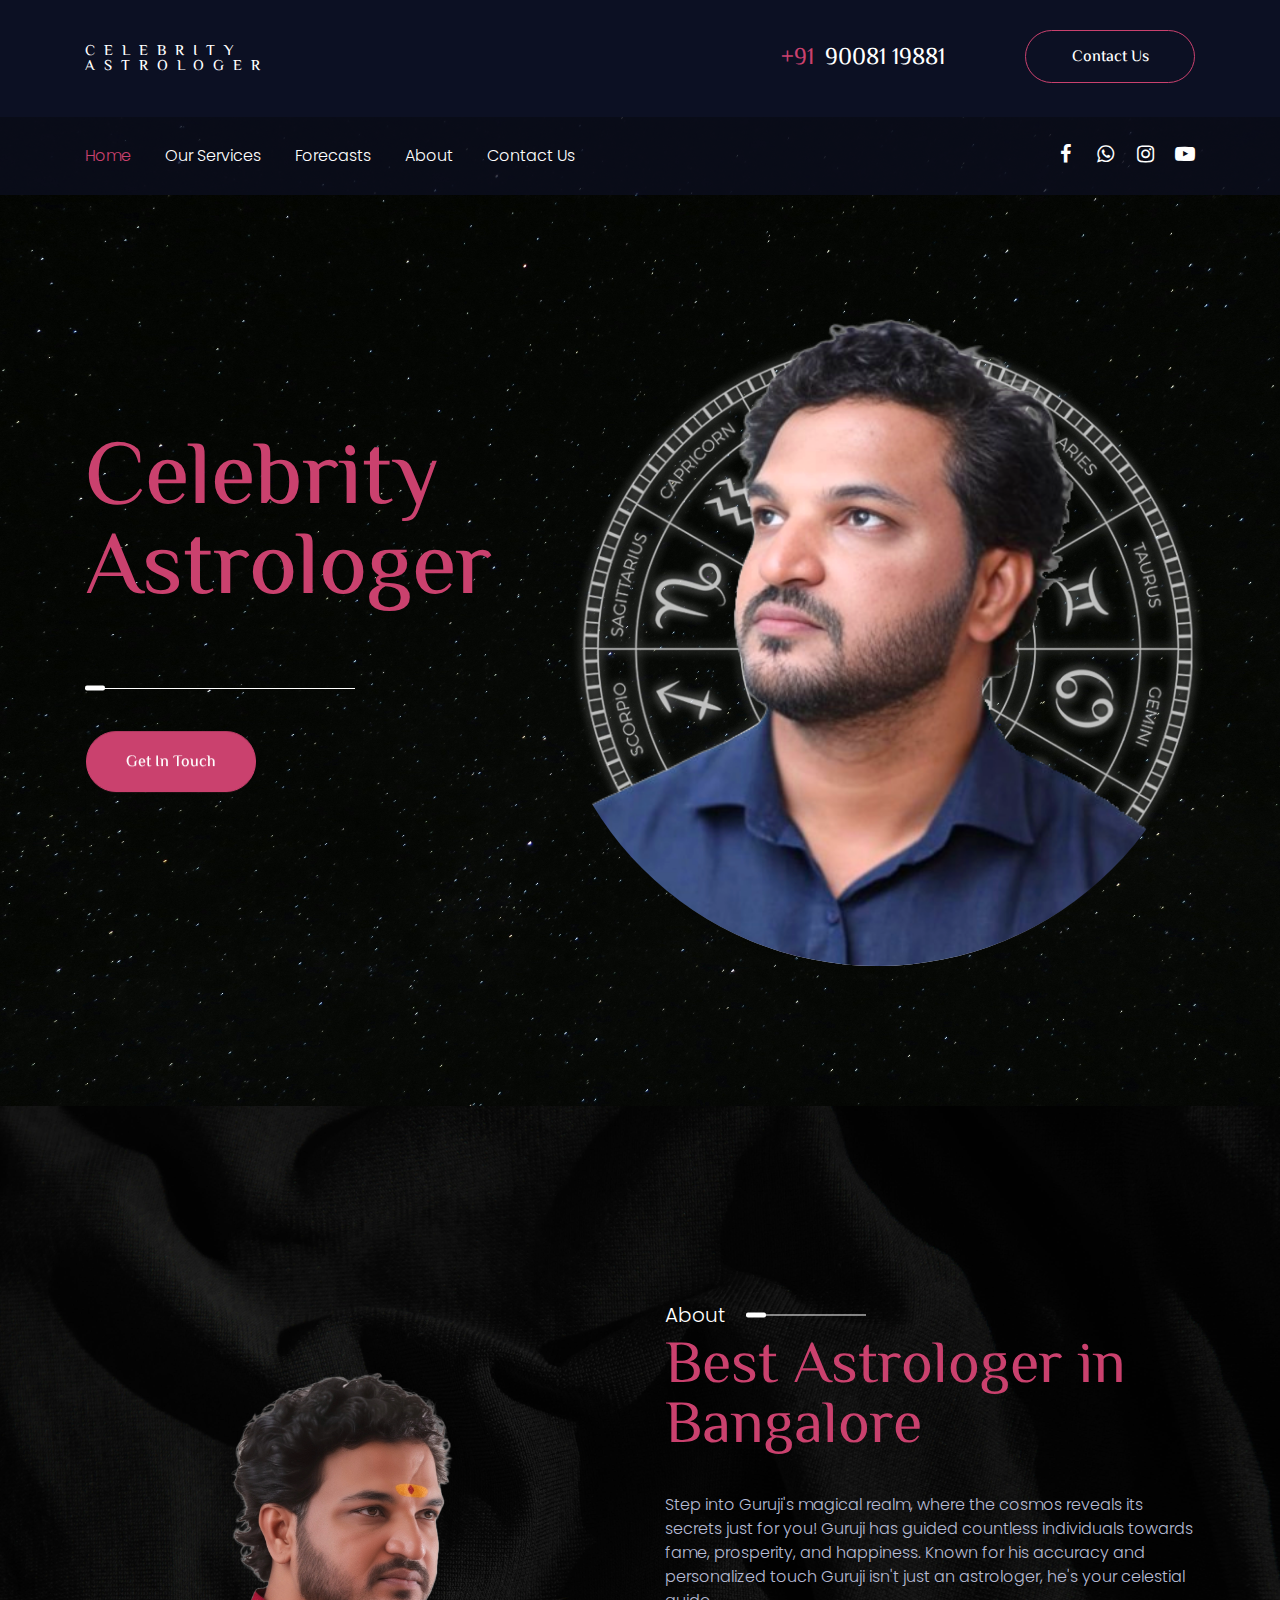
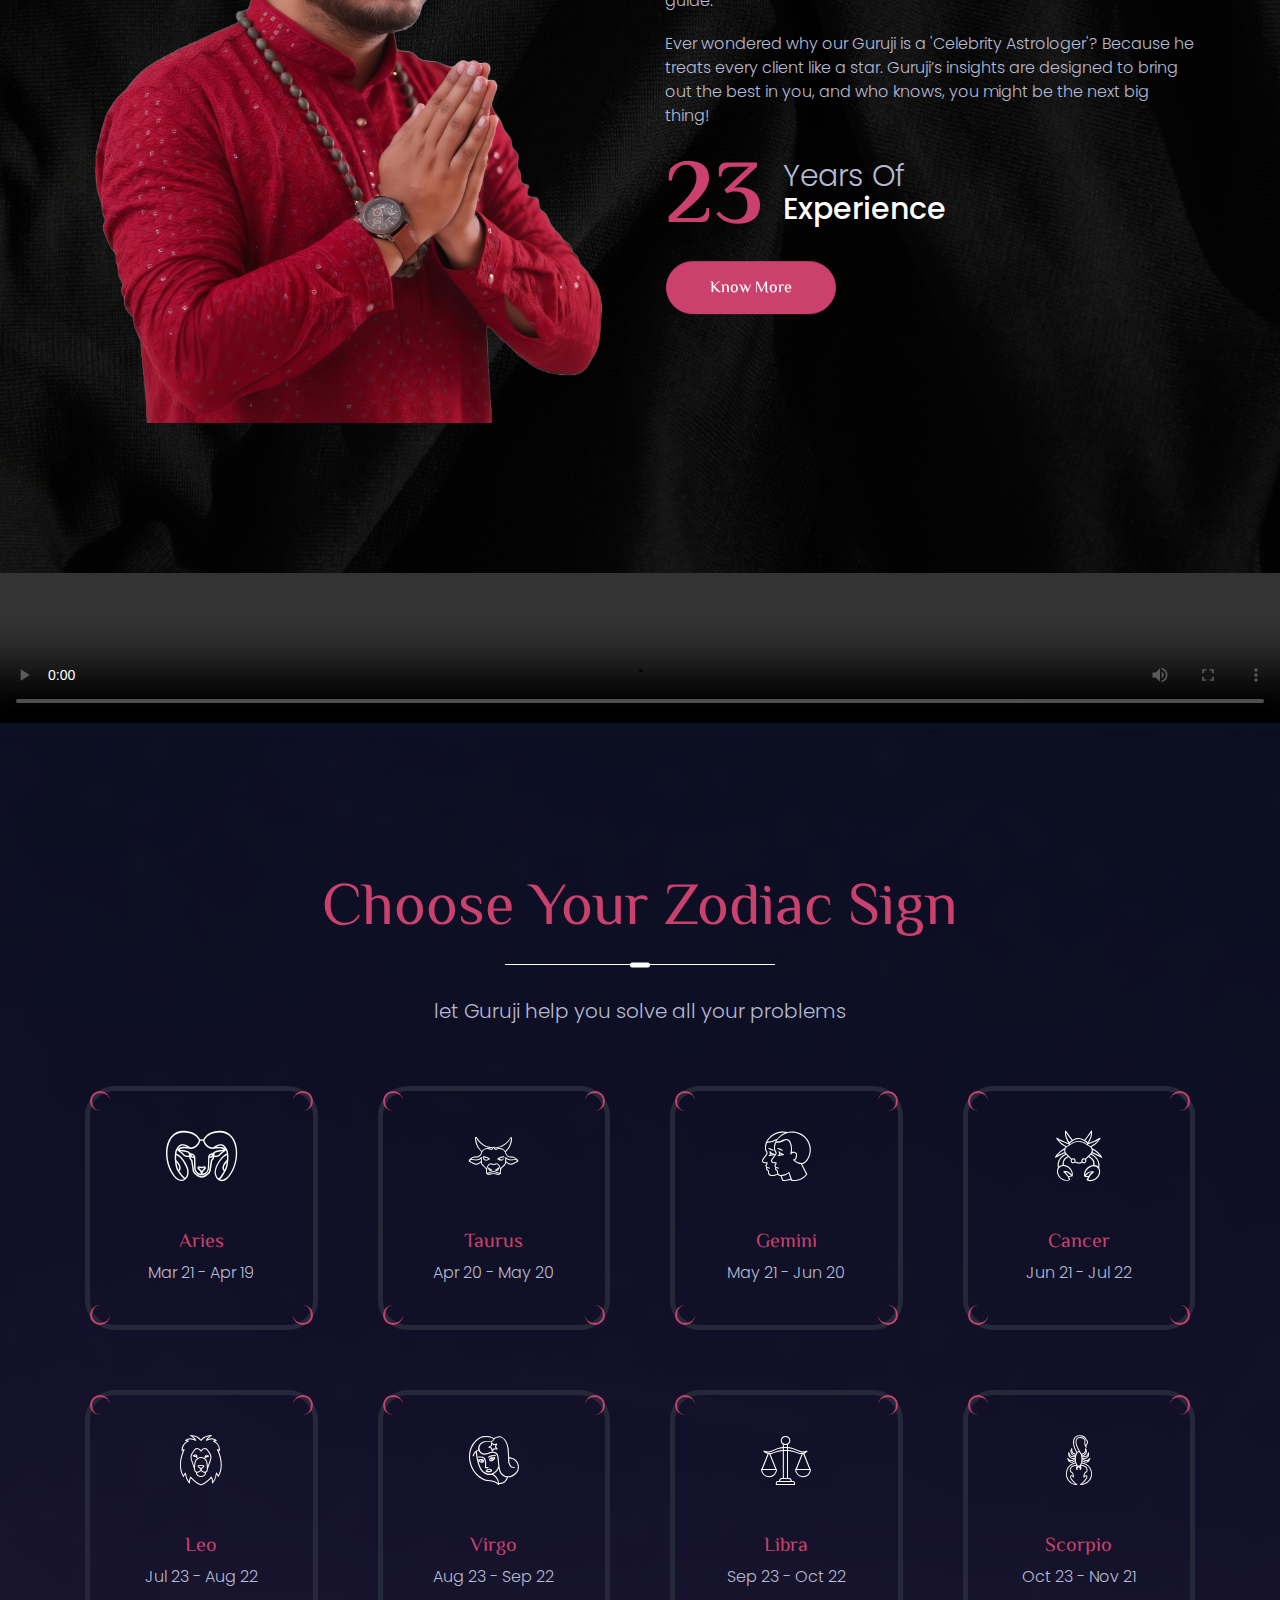
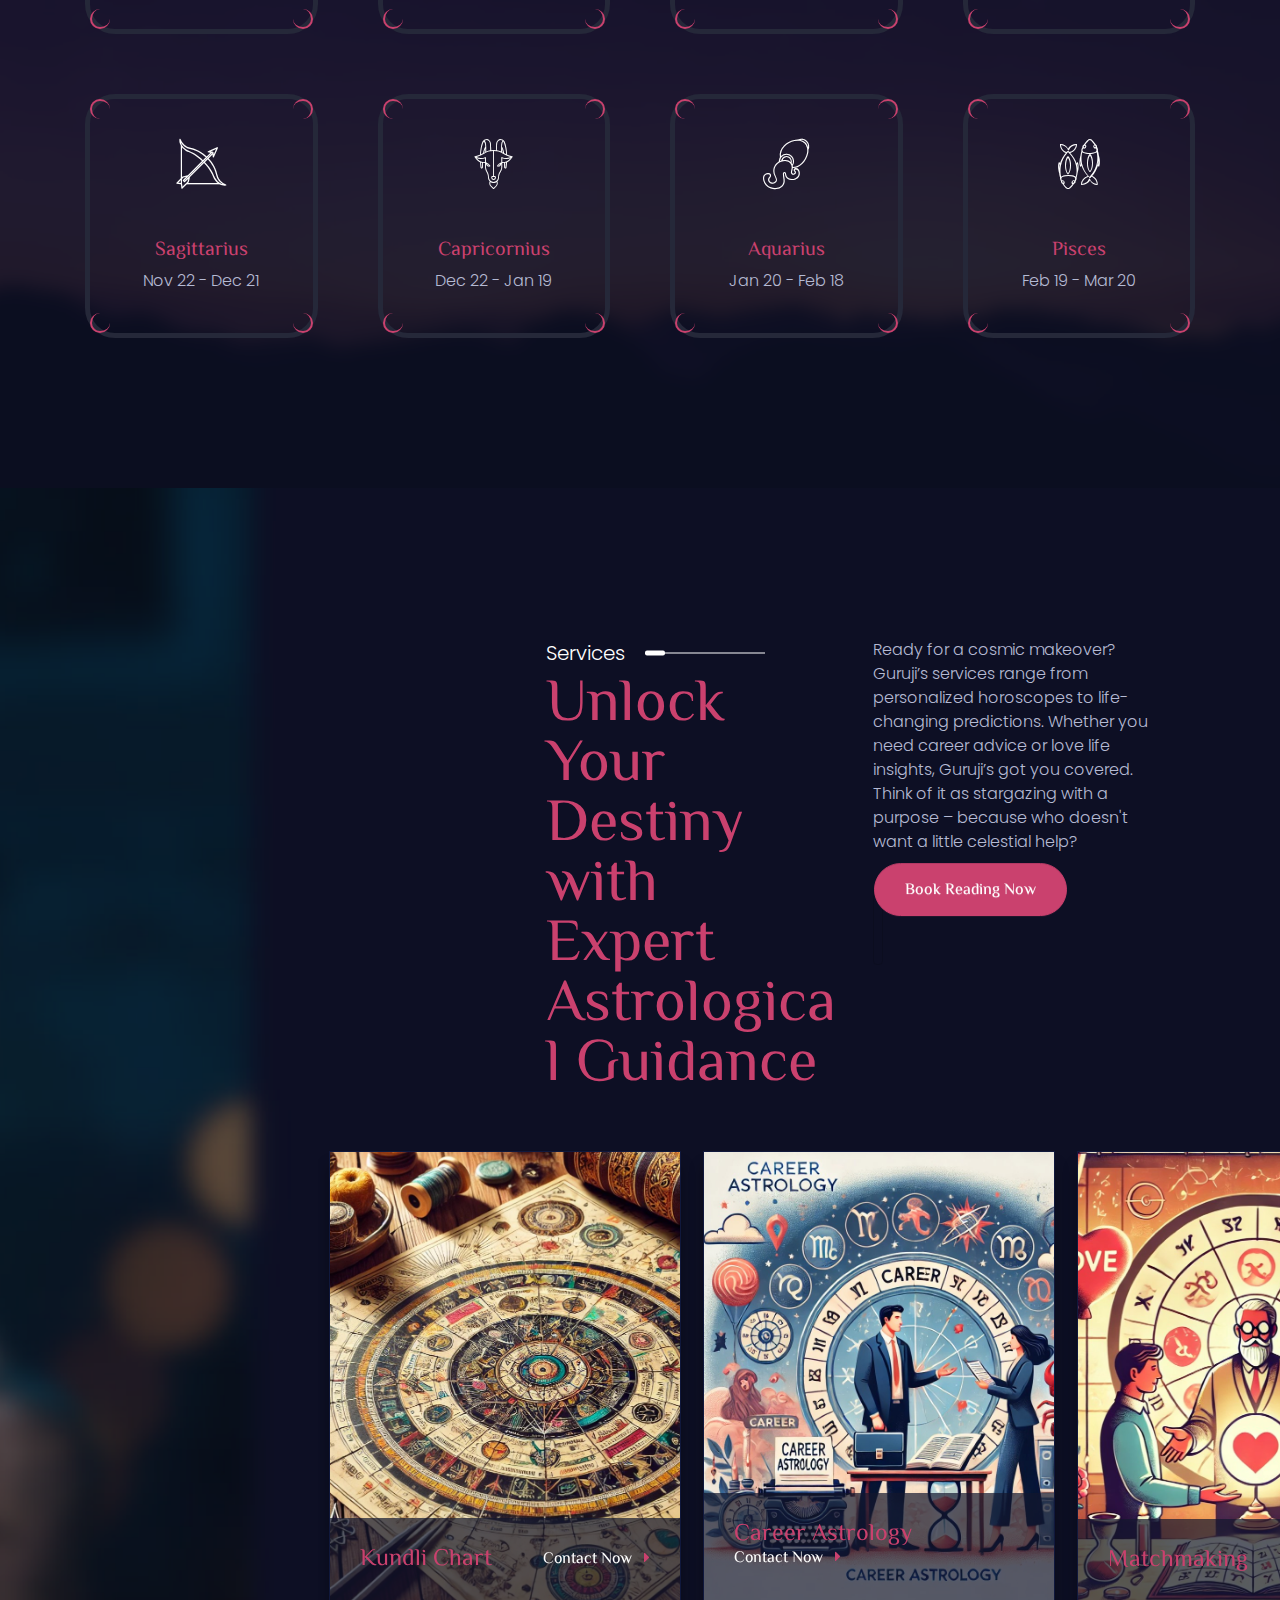
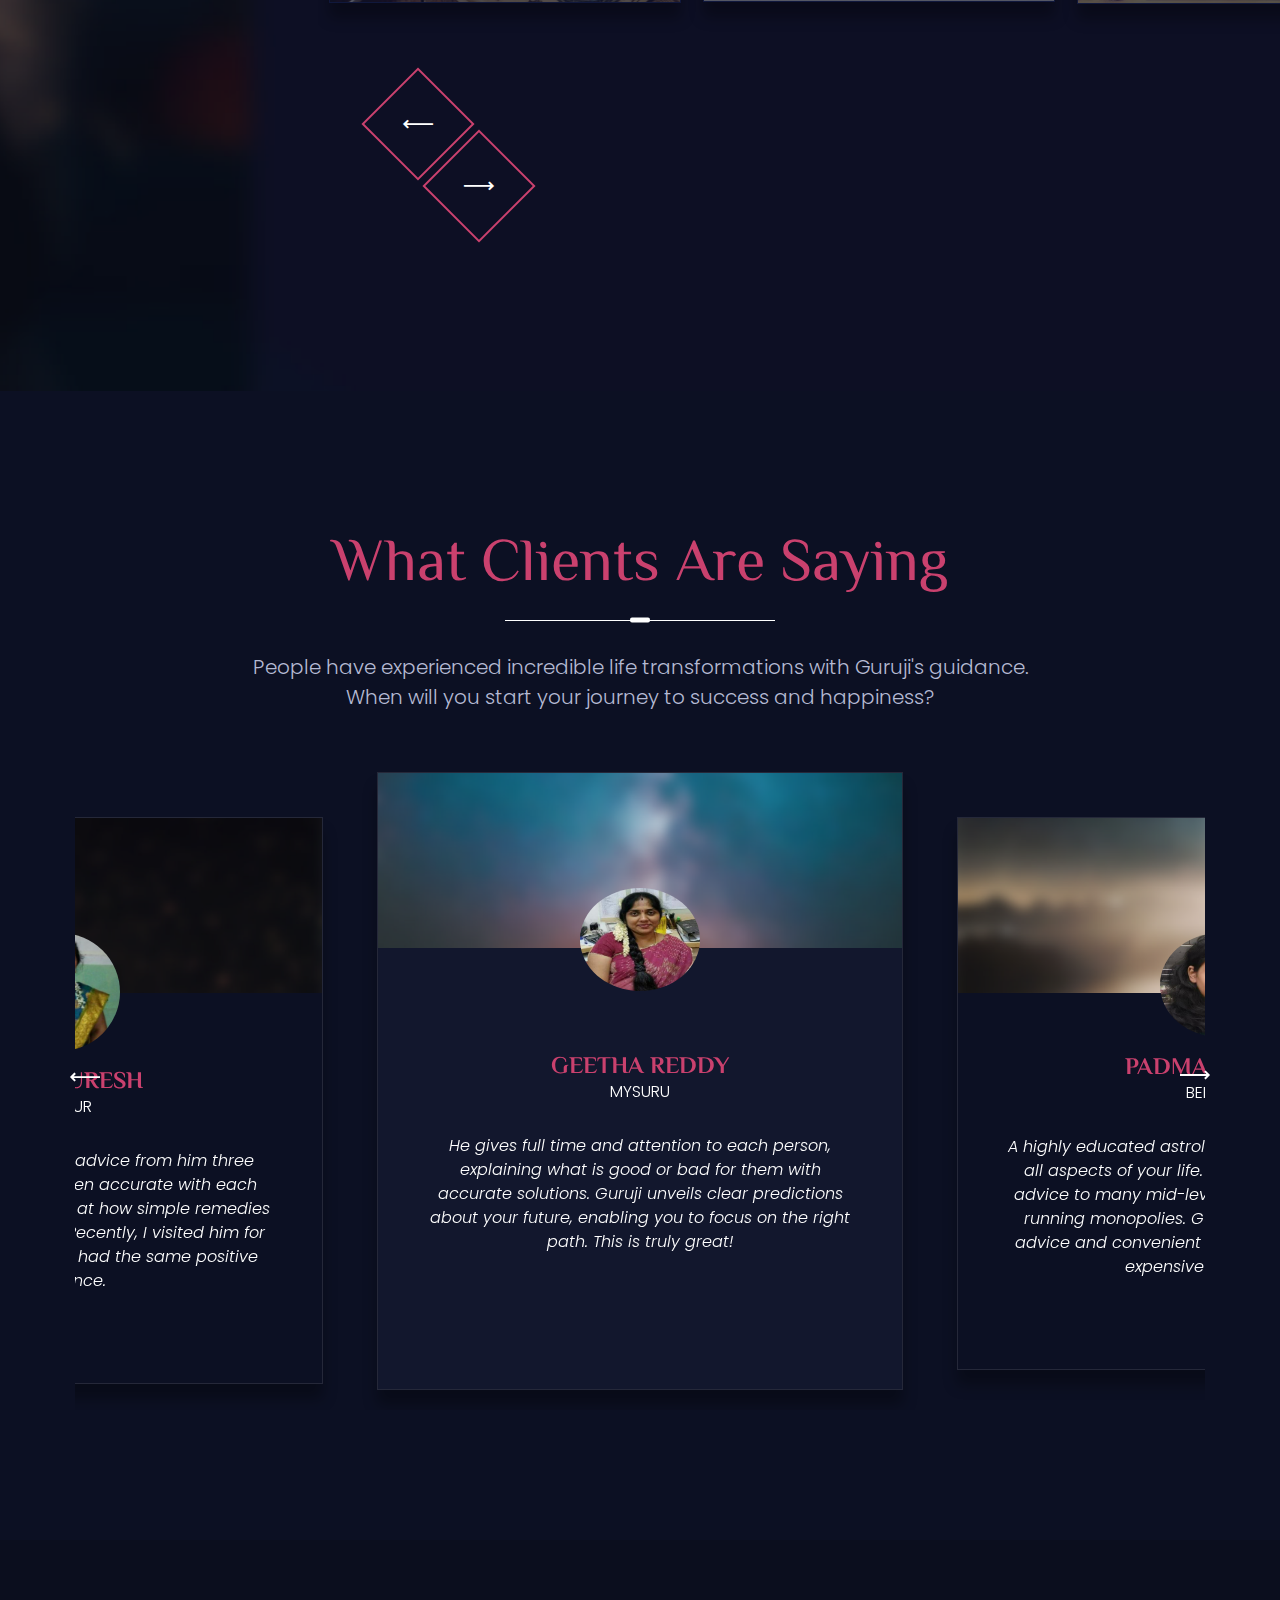
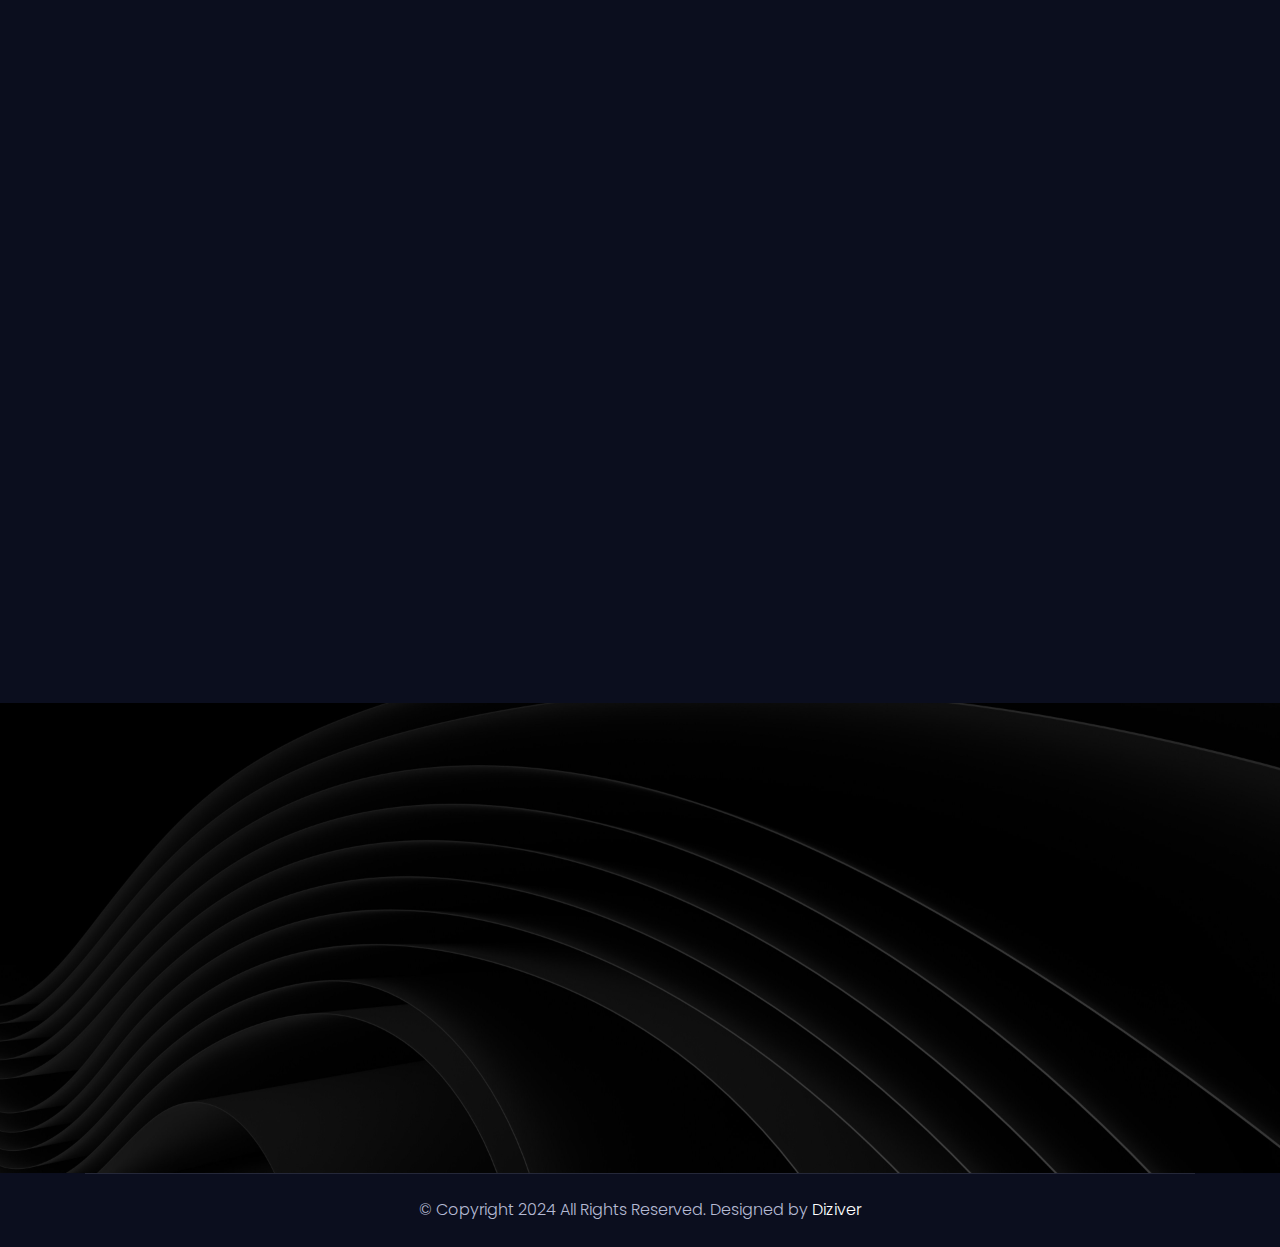
==== commit 5b2cf5fb: "27th July" ====
--- a/index.html
+++ b/index.html
@@ -18,7 +18,7 @@
 	<meta name="robots" content="index, follow">
 	<meta name="googlebot" content="index, follow">
 	<meta name="viewport" content="width=device-width, initial-scale=1, shrink-to-fit=no">
-	<meta http-equiv="refresh" content="0; url=https://celebrityastrologer.in/">
+	<!-- <meta http-equiv="refresh" content="0; url=https://celebrityastrologer.in/"> -->
 
 	<!-- Place favicon.ico and apple-touch-icon.png in the root directory -->
 
@@ -171,9 +171,9 @@
 							
 						</div>
 						<div class="col-lg-6 col-xl-7 order-lg-2 order-1 text-center text-lg-right">
-							<!-- <img class="horoscope-image" src="images/horoscope.png" alt="img"> -->
-							<!-- <img class="guruji-image" src="images2/guruji.png" alt="img"> -->
-							<img class="guruji-image" src="images2/guruji3.png" alt="Hero Image">
+							<img class="horoscope-image" src="images/horoscope.png" alt="img">
+							<img class="guruji-image" src="images2/guruji.png" alt="img">
+							<!-- <img class="guruji-image" src="images2/6cpy.png" alt="Hero Image"> -->
 						</div>
 					</div>
 				</div>
--- a/css/main.css
+++ b/css/main.css
@@ -23474,7 +23474,7 @@
 	width: calc(100% + 20px);
 }
 .guruji-image {
-	position:relative;
+	position:absolute;
 	bottom:0;
 	right:0;
 	border-radius: 50%;
